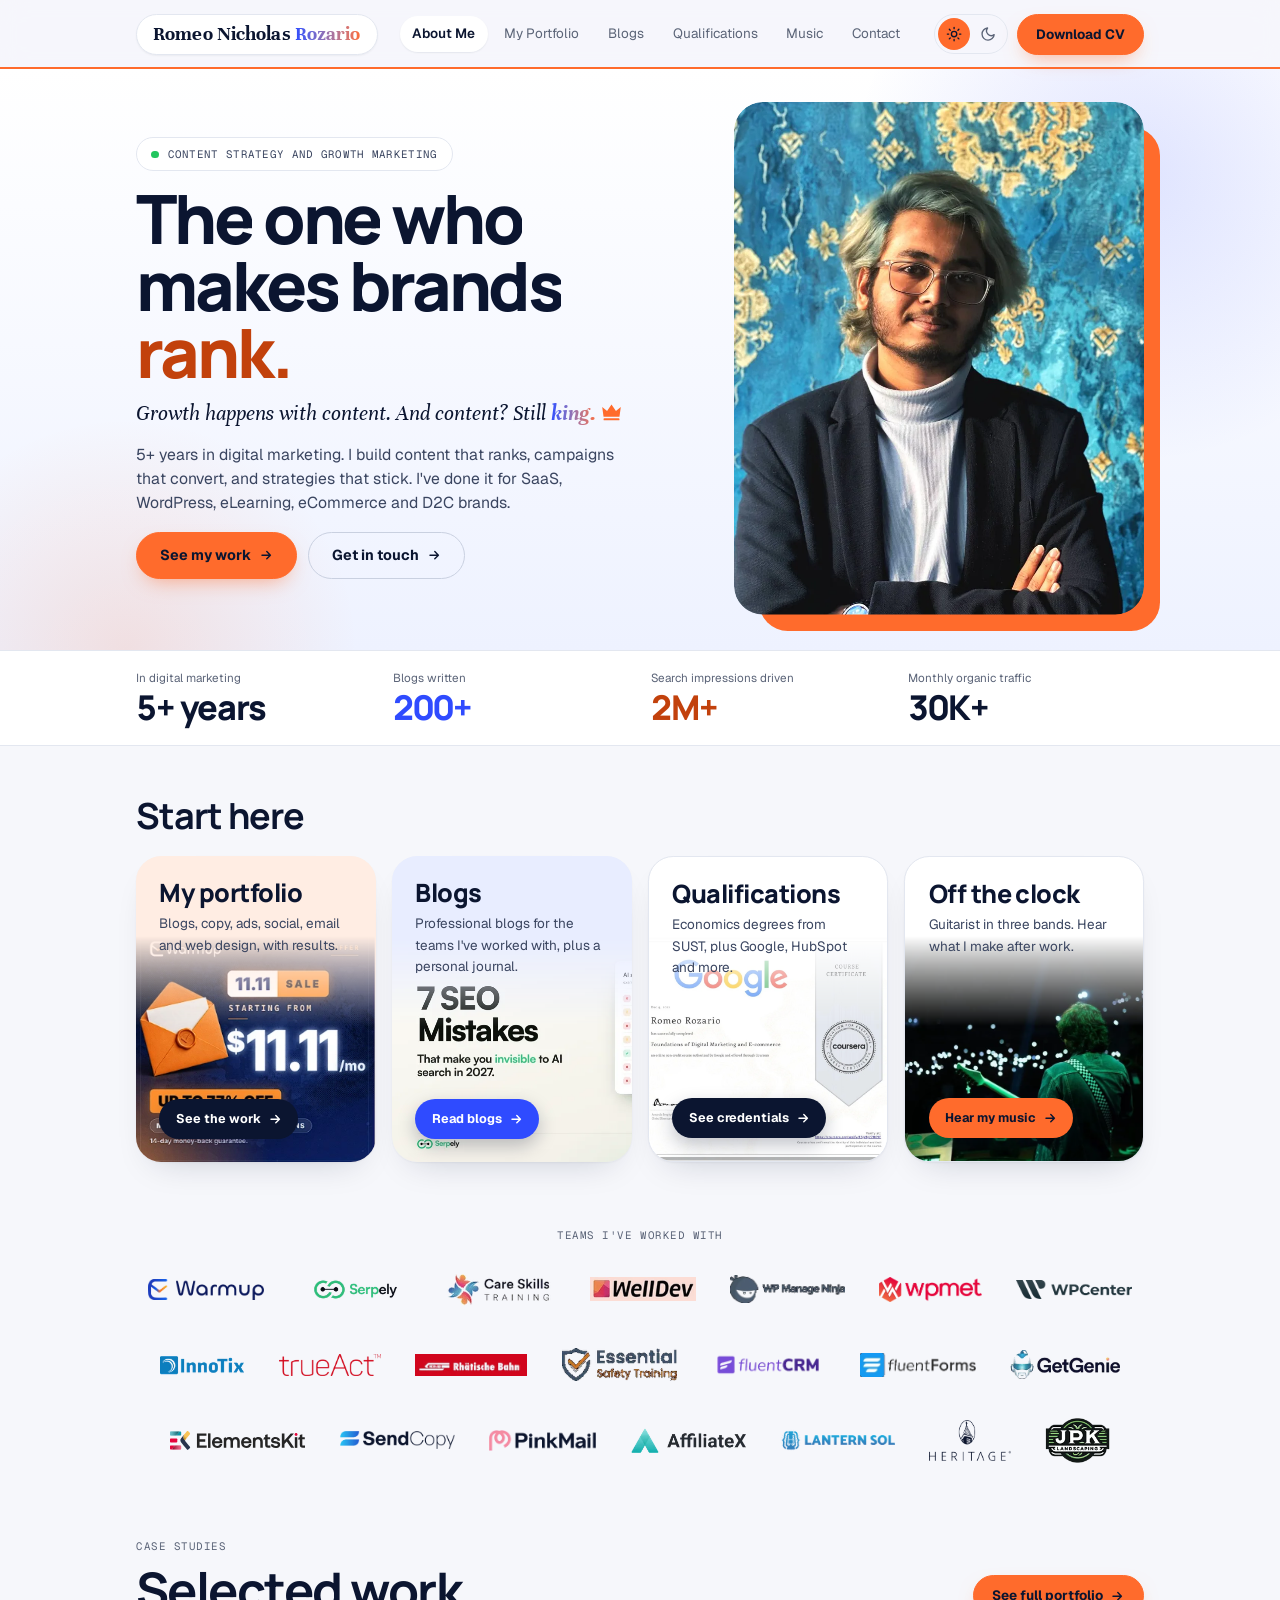
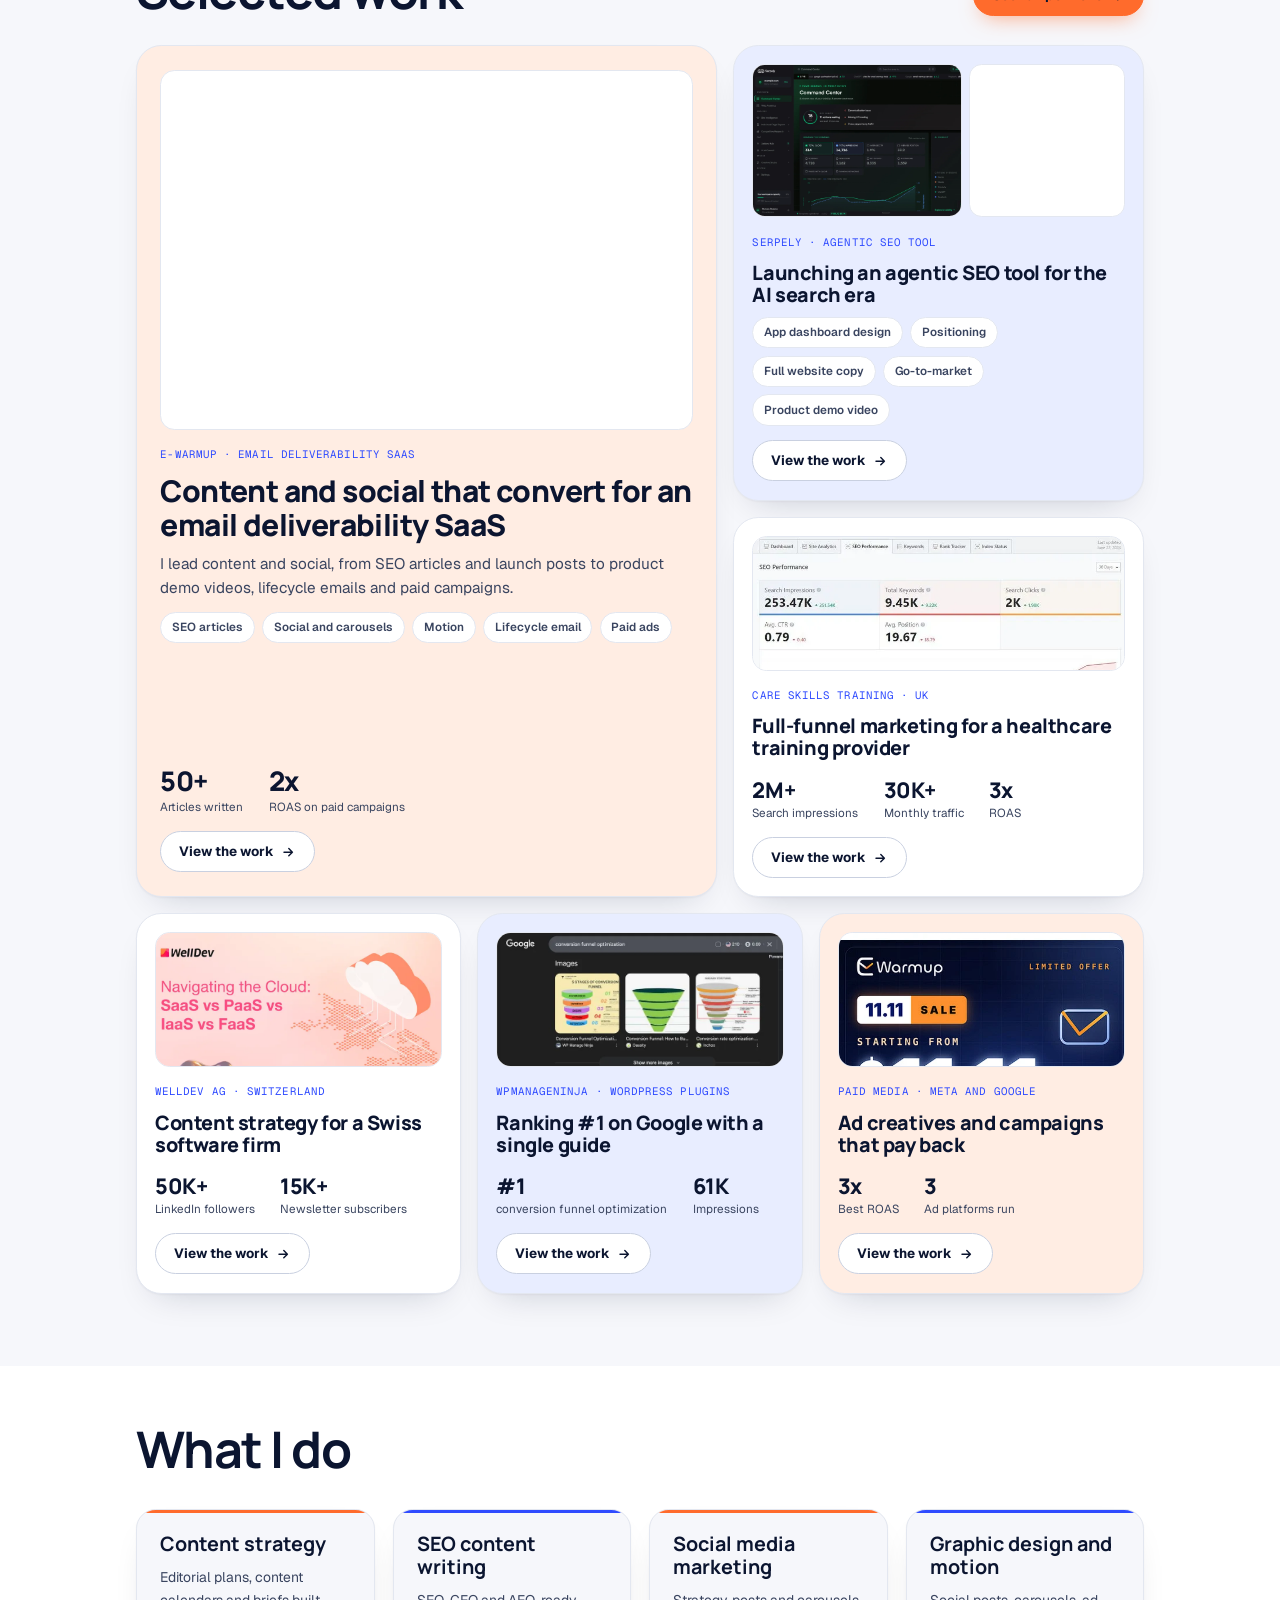
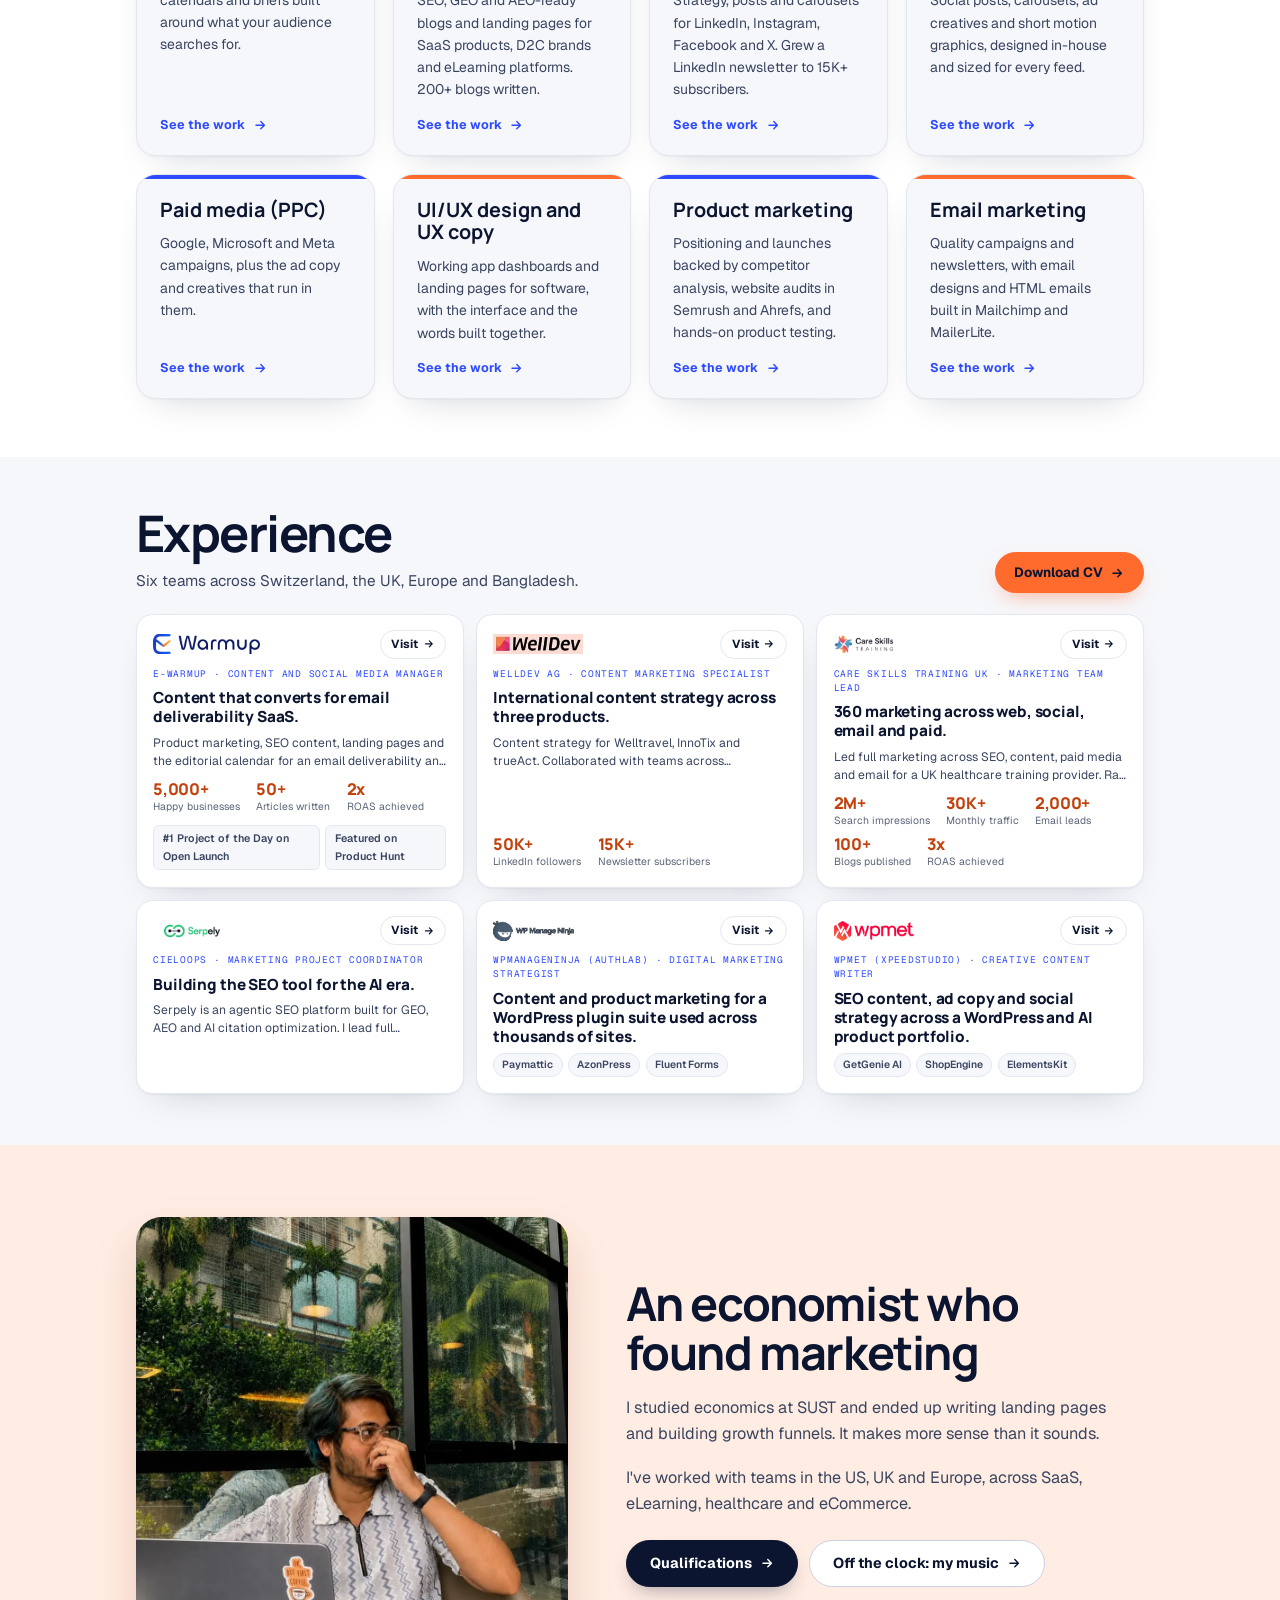
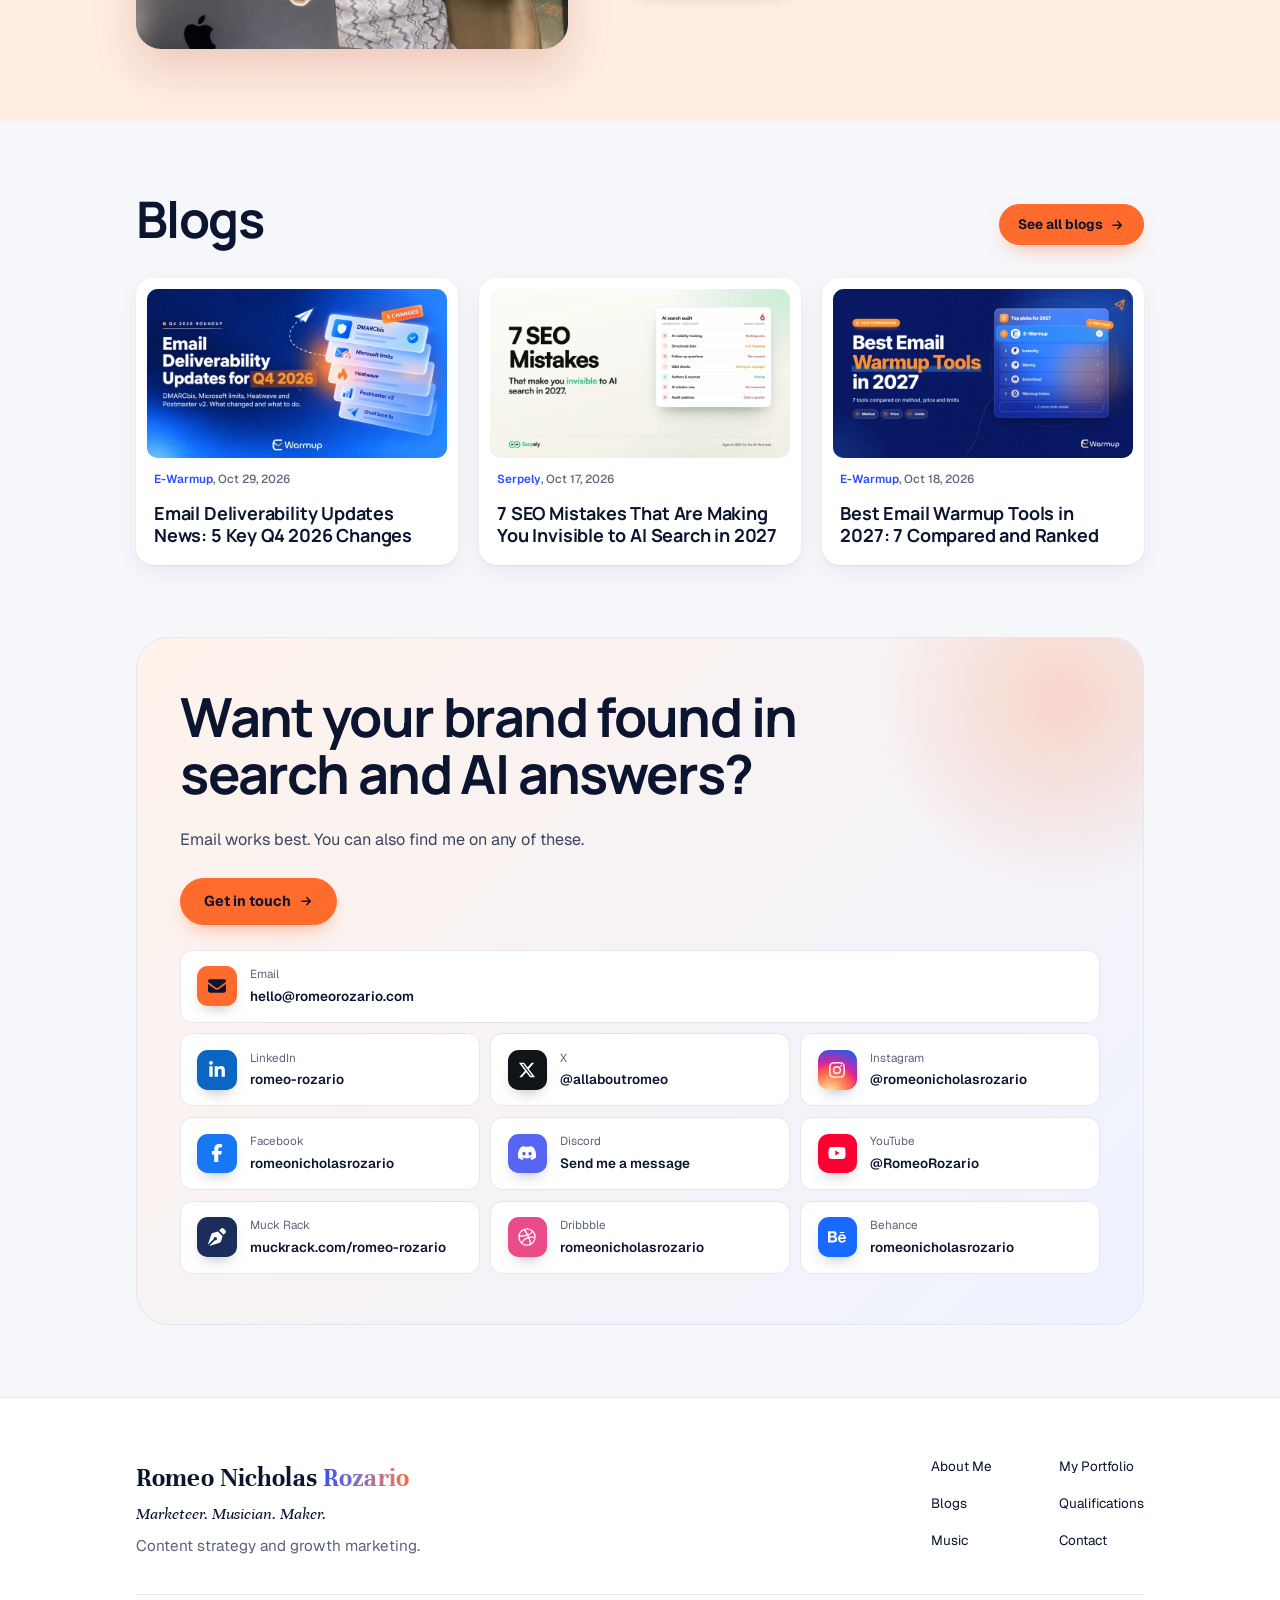
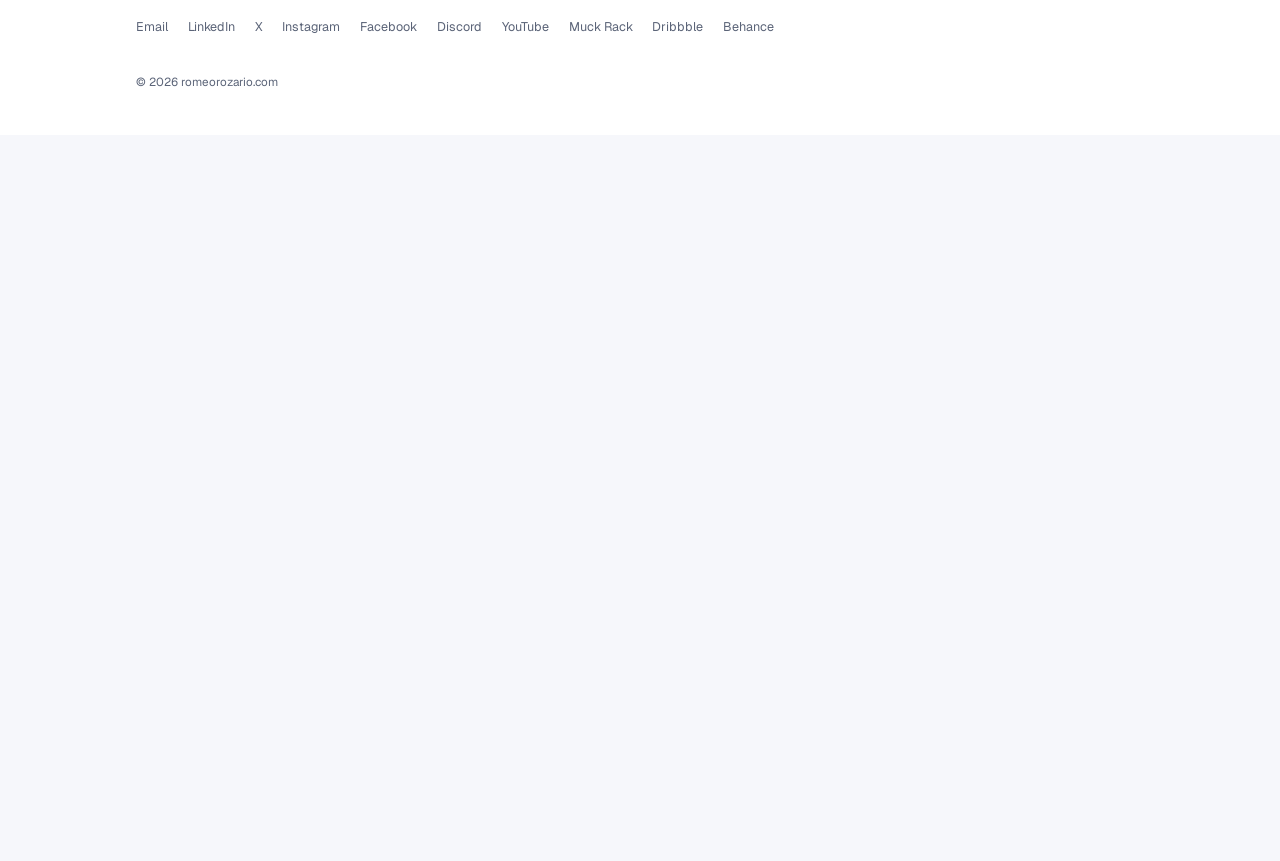
==== index.html @ ca4a6627 "Add ElementsKit to the brands logo wall ElementsKit (a Wpmet product) joins the home and Portfolio l" ====
<!DOCTYPE html>
<html lang="en" data-theme="light">
<head>
<meta charset="UTF-8">
<meta name="viewport" content="width=device-width, initial-scale=1">
<script>
  /* Set theme and the js flag before first paint, so there is no flash. */
  (function () {
    var d = document.documentElement, t = null;
    d.classList.add("js");
    /* Light by default on every new visit; a dark choice lasts for this browser session only. */
    try { t = sessionStorage.getItem("theme"); } catch (e) {}
    if (t !== "dark") t = "light";
    d.setAttribute("data-theme", t);
  })();
</script>
<!-- Google tag (gtag.js) -->
<script async src="https://www.googletagmanager.com/gtag/js?id=G-9D5DWVD4LX"></script>
<script>
  window.dataLayer = window.dataLayer || [];
  function gtag(){dataLayer.push(arguments);}
  gtag('js', new Date());
  gtag('config', 'G-9D5DWVD4LX');
</script>
<title>Romeo Nicholas Rozario | Digital Marketing Specialist</title>
<meta name="description" content="Romeo Nicholas Rozario (Romeo Rozario) is a digital marketing specialist with 5+ years in content marketing, SEO, GEO and paid media for SaaS. Also a guitarist.">
<meta name="author" content="Romeo Nicholas Rozario">
<meta name="keywords" content="Romeo Nicholas Rozario, Romeo Rozario, digital marketing specialist, content marketing, digital marketing, marketing specialist, SEO, GEO, AEO, SaaS marketing, content strategy, guitarist, musician">
<meta name="robots" content="index, follow, max-image-preview:large">
<meta name="google-site-verification" content="MgLc2EPak2qLwboO3UE4iZnTQsgrsQIcB6ugvh7PEeg">
<meta name="theme-color" content="#F6F7FB">
<link rel="canonical" href="https://romeorozario.com/">
<link rel="icon" type="image/x-icon" href="/favicon.ico">
<link rel="icon" type="image/png" sizes="512x512" href="/apple-touch-icon.png">
<link rel="apple-touch-icon" sizes="512x512" href="/apple-touch-icon.png">
<meta property="og:type" content="website">
<meta property="og:url" content="https://romeorozario.com/">
<meta property="og:title" content="Romeo Nicholas Rozario | Digital Marketing Specialist">
<meta property="og:description" content="Romeo Nicholas Rozario (Romeo Rozario) is a digital marketing specialist with 5+ years in content marketing, SEO, GEO and paid media for SaaS. Also a guitarist.">
<meta property="og:image" content="https://romeorozario.com/images/site/hero-portrait.webp">
<meta property="og:site_name" content="Romeo Nicholas Rozario">
<meta name="twitter:card" content="summary_large_image">
<meta name="twitter:site" content="@allaboutromeo">
<meta name="twitter:title" content="Romeo Nicholas Rozario | Digital Marketing Specialist">
<meta name="twitter:description" content="Romeo Nicholas Rozario (Romeo Rozario) is a digital marketing specialist with 5+ years in content marketing, SEO, GEO and paid media for SaaS. Also a guitarist.">
<meta name="twitter:image" content="https://romeorozario.com/images/site/hero-portrait.webp">
<link rel="preconnect" href="https://fonts.googleapis.com">
<link rel="preconnect" href="https://fonts.gstatic.com" crossorigin>
<link rel="stylesheet" href="https://fonts.googleapis.com/css2?family=Manrope:wght@500;600;700;800&amp;family=Unna:ital,wght@0,700;1,400;1,700&amp;family=Geist:wght@400;500;600;700&amp;family=Geist+Mono:wght@400;500&amp;display=swap">
<link rel="stylesheet" href="/css/site.css?v=20261118x">
<link rel="preload" as="image" href="/images/site/hero-portrait.webp" fetchpriority="high">
<script type="application/ld+json">{"@context": "https://schema.org", "@graph": [{"@type": "Person", "@id": "https://romeorozario.com/#person", "name": "Romeo Nicholas Rozario", "url": "https://romeorozario.com/", "image": "https://romeorozario.com/images/site/hero-portrait.webp", "jobTitle": ["Digital Marketing Specialist", "Marketing Project Coordinator", "Content and Social Media Manager"], "worksFor": [{"@type": "Organization", "name": "CieloOps", "url": "https://serpely.com"}, {"@type": "Organization", "name": "E-Warmup", "url": "https://e-warmup.com"}], "alumniOf": {"@type": "CollegeOrUniversity", "name": "Shahjalal University of Science and Technology"}, "description": "Romeo Nicholas Rozario (Romeo Rozario) is a digital marketing specialist with 5+ years in content marketing, SEO, GEO, AEO, paid media, social and email for SaaS and D2C brands, and a guitarist in DOPAMINE, Buffering and Eden's Garden.", "email": "mailto:hello@romeorozario.com", "sameAs": ["https://www.linkedin.com/in/romeo-rozario/", "https://x.com/allaboutromeo", "https://www.instagram.com/romeonicholasrozario", "https://www.facebook.com/romeonicholasrozario", "https://discord.com/users/473758414372077578", "https://www.youtube.com/@RomeoRozario", "https://muckrack.com/romeo-rozario/portfolio", "https://dribbble.com/romeonicholasrozario", "https://www.behance.net/romeonicholasrozario"], "knowsAbout": ["Digital Marketing", "Content Marketing", "Content Strategy", "SEO", "GEO", "AEO", "SaaS Marketing", "Paid Media", "Email Marketing", "Social Media Marketing", "UI/UX Copywriting", "Guitar", "Music Production"], "alternateName": ["Romeo Rozario", "Romeo N. Rozario"], "hasOccupation": [{"@type": "Occupation", "name": "Digital Marketing Specialist"}, {"@type": "Occupation", "name": "Guitarist and Musician"}]}, {"@type": "WebSite", "@id": "https://romeorozario.com/#website", "url": "https://romeorozario.com/", "name": "Romeo Nicholas Rozario", "publisher": {"@id": "https://romeorozario.com/#person"}}]}</script>
</head>
<body>
<a class="skip-link" href="#main">Skip to content</a>
<header class="site-header">
<div class="wrap header-row">
<a class="brand" href="/" aria-label="Romeo Nicholas Rozario, home"><span class="brand-name">Romeo <span class="mid">Nicholas </span><span class="grad">Rozario</span></span></a>
<nav class="nav-links" id="site-nav" aria-label="Primary">
<a href="/" aria-current="page">About Me</a>
<a href="/portfolio">My Portfolio</a>
<a href="/blog">Blogs</a>
<a href="/education">Qualifications</a>
<a href="/music">Music</a>
<a href="/#contact">Contact</a>
</nav>
<div class="header-actions">
<button type="button" class="theme-toggle" data-theme-toggle aria-label="Switch to dark mode" aria-pressed="false"><span class="t-sun"><svg width="18" height="18" viewBox="0 0 24 24" fill="none" stroke="currentColor" stroke-width="2" stroke-linecap="round" aria-hidden="true"><circle cx="12" cy="12" r="4"/><path d="M12 2v2M12 20v2M4.9 4.9l1.4 1.4M17.7 17.7l1.4 1.4M2 12h2M20 12h2M4.9 19.1l1.4-1.4M17.7 6.3l1.4-1.4"/></svg></span><span class="t-moon"><svg width="18" height="18" viewBox="0 0 24 24" fill="none" stroke="currentColor" stroke-width="2" stroke-linecap="round" stroke-linejoin="round" aria-hidden="true"><path d="M21 12.8A9 9 0 1 1 11.2 3a7 7 0 0 0 9.8 9.8z"/></svg></span></button>
<a class="btn btn--primary btn--sm" href="/Romeo%20Rozario%20CV%202026.pdf" download data-magnetic>Download CV</a>
<button type="button" class="menu-toggle" aria-controls="site-nav" aria-expanded="false" aria-label="Menu"><i></i></button>
</div>
</div>
<span class="progress" aria-hidden="true"></span>
</header>
<main id="main">

<section class="hero" aria-labelledby="hero-h">
<div class="glow glow--a" aria-hidden="true"></div>
<div class="glow glow--b" aria-hidden="true"></div>
<div class="wrap hero-grid">
<div class="hero-copy">
<p class="chip" data-enter style="--d: 0"><span class="dot" aria-hidden="true"></span>Content strategy and growth marketing</p>
<h1 id="hero-h" data-split>The one who makes brands <span class="accent" data-rotate="rank.|convert.|grow.|shine." data-rotate-every="820" data-rotate-start="2000">matter.</span></h1>
<p class="punch" data-enter style="--d: 440">Growth happens with content. And content? Still <span class="king">king.</span><span class="crown" aria-hidden="true"></span></p>
<p class="hero-sub" data-enter style="--d: 560">5+ years in digital marketing. I build content that ranks, campaigns that convert, and strategies that stick. I've done it for SaaS, WordPress, eLearning, eCommerce and D2C brands.</p>
<div class="hero-ctas" data-enter style="--d: 680"><a class="btn btn--primary" href="/portfolio" data-magnetic>See my work<svg width="16" height="16" viewBox="0 0 24 24" fill="none" stroke="currentColor" stroke-width="2.4" stroke-linecap="round" stroke-linejoin="round" aria-hidden="true"><path d="M5 12h14M13 6l6 6-6 6"/></svg></a><a class="btn btn--outline" href="#contact" data-magnetic>Get in touch<svg width="16" height="16" viewBox="0 0 24 24" fill="none" stroke="currentColor" stroke-width="2.4" stroke-linecap="round" stroke-linejoin="round" aria-hidden="true"><path d="M5 12h14M13 6l6 6-6 6"/></svg></a></div>
</div>
<div class="hero-photo" data-enter style="--d: 200">
<img src="/images/site/hero-portrait.webp" alt="Romeo Rozario in a dark blazer and white turtleneck, arms crossed, in front of a blue and gold wall" width="1000" height="1000" fetchpriority="high" decoding="async">
</div>
</div>
</section>

<section class="stats" aria-label="Highlights">
<dl class="wrap" data-stagger>
<div data-reveal><dt>In digital marketing</dt><dd class="" data-count="5" data-suffix="+ years">5+ years</dd></div>
<div data-reveal><dt>Blogs written</dt><dd class="c-link" data-count="200" data-suffix="+">200+</dd></div>
<div data-reveal><dt>Search impressions driven</dt><dd class="c-orange" data-count="2" data-suffix="M+">2M+</dd></div>
<div data-reveal><dt>Monthly organic traffic</dt><dd class="" data-count="30" data-suffix="K+">30K+</dd></div>
</dl>
</section>

<section class="start" aria-labelledby="start-h">
<div class="wrap">
<h2 class="h2" id="start-h" data-reveal>Start here</h2>
<div class="start-grid" data-stagger>
<a class="start-card start-card--peach" href="/portfolio" data-reveal><img src="/images/ad-creatives/ewarmup-1111-sale-instagram-feed-ad.webp" width="318" height="538" alt="" loading="lazy" decoding="async" style="object-position: center 30%"><span class="t"><b>My portfolio</b><span>Blogs, copy, ads, social, email and web design, with results.</span></span><span class="pill pill--ink">See the work<svg width="16" height="16" viewBox="0 0 24 24" fill="none" stroke="currentColor" stroke-width="2.4" stroke-linecap="round" stroke-linejoin="round" aria-hidden="true"><path d="M5 12h14M13 6l6 6-6 6"/></svg></span></a>
<a class="start-card start-card--sky" href="/blog" data-reveal><img src="/images/blog-covers/serpely-seo-mistakes-ai-search.webp" width="800" height="450" alt="" loading="lazy" decoding="async" style="object-position: left center"><span class="t"><b>Blogs</b><span>Professional blogs for the teams I've worked with, plus a personal journal.</span></span><span class="pill pill--cobalt">Read blogs<svg width="16" height="16" viewBox="0 0 24 24" fill="none" stroke="currentColor" stroke-width="2.4" stroke-linecap="round" stroke-linejoin="round" aria-hidden="true"><path d="M5 12h14M13 6l6 6-6 6"/></svg></span></a>
<a class="start-card start-card--plain" href="/education" data-reveal><img src="/images/site/google-certificate.webp" width="1000" height="772" alt="" loading="lazy" decoding="async" style="object-position: center top"><span class="t"><b>Qualifications</b><span>Economics degrees from SUST, plus Google, HubSpot and more.</span></span><span class="pill pill--ink">See credentials<svg width="16" height="16" viewBox="0 0 24 24" fill="none" stroke="currentColor" stroke-width="2.4" stroke-linecap="round" stroke-linejoin="round" aria-hidden="true"><path d="M5 12h14M13 6l6 6-6 6"/></svg></span></a>
<a class="start-card start-card--plain" href="/music" data-reveal><img src="/images/site/on-stage.webp" width="850" height="567" alt="" loading="lazy" decoding="async" style="object-position: center 35%"><span class="t"><b>Off the clock</b><span>Guitarist in three bands. Hear what I make after work.</span></span><span class="pill pill--orange">Hear my music<svg width="16" height="16" viewBox="0 0 24 24" fill="none" stroke="currentColor" stroke-width="2.4" stroke-linecap="round" stroke-linejoin="round" aria-hidden="true"><path d="M5 12h14M13 6l6 6-6 6"/></svg></span></a>
</div>
</div>
</section>

<section class="brands" aria-labelledby="brands-h">
<div class="wrap">
<p class="eyebrow" id="brands-h" data-reveal="fade">Teams I've worked with</p>
<div class="logo-wall"><ul class="logo-row" data-stagger><li data-reveal="fade"><img src="/images/brand-logos/ewarmup.webp" width="600" height="111" alt="E-Warmup" loading="lazy" decoding="async" style="--h: 26px"></li><li data-reveal="fade"><img src="/images/brand-logos/serpely.webp" width="197" height="50" alt="Serpely" loading="lazy" decoding="async" style="--h: 36px"></li><li data-reveal="fade"><img src="/images/brand-logos/careskills.webp" width="159" height="50" alt="Care Skills Training" loading="lazy" decoding="async" style="--h: 38px"></li><li data-reveal="fade"><img src="/images/brand-logos/welldev.webp" width="163" height="36" alt="WellDev" loading="lazy" decoding="async" style="--h: 26px"></li><li data-reveal="fade"><img src="/images/brand-logos/wpmn.webp" width="243" height="60" alt="WP Manage Ninja" loading="lazy" decoding="async" style="--h: 34px"></li><li data-reveal="fade"><img src="/images/brand-logos/wpmet.webp" width="490" height="120" alt="WPMet" loading="lazy" decoding="async" style="--h: 28px"></li><li data-reveal="fade"><img src="/images/brand-logos/wpcenter.webp" width="600" height="98" alt="WPCenter" loading="lazy" decoding="async" style="--h: 24px"></li></ul><ul class="logo-row" data-stagger><li data-reveal="fade"><img src="/images/brand-logos/innotix.webp" width="146" height="50" alt="InnoTix" loading="lazy" decoding="async" style="--h: 32px"></li><li data-reveal="fade"><img src="/images/brand-logos/trueact.webp" width="600" height="127" alt="trueAct" loading="lazy" decoding="async" style="--h: 24px"></li><li data-reveal="fade"><img src="/images/brand-logos/rhb.webp" width="261" height="50" alt="Rhätische Bahn" loading="lazy" decoding="async" style="--h: 24px"></li><li data-reveal="fade"><img src="/images/brand-logos/essential.webp" width="175" height="50" alt="Essential Safety Training" loading="lazy" decoding="async" style="--h: 38px"></li><li data-reveal="fade"><img src="/images/brand-logos/fluentcrm.webp" width="253" height="50" alt="fluentCRM" loading="lazy" decoding="async" style="--h: 28px"></li><li data-reveal="fade"><img src="/images/brand-logos/fluentforms.webp" width="239" height="50" alt="Fluent Forms" loading="lazy" decoding="async" style="--h: 28px"></li><li data-reveal="fade"><img src="/images/brand-logos/getgenie.webp" width="187" height="49" alt="GetGenie" loading="lazy" decoding="async" style="--h: 32px"></li></ul><ul class="logo-row" data-stagger><li data-reveal="fade"><img src="/images/brand-logos/elementskit.svg" width="336" height="47" alt="ElementsKit" loading="lazy" decoding="async" style="--h: 21px; max-width: 150px"></li><li data-reveal="fade"><img src="/images/brand-logos/sendcopy.webp" width="600" height="95" alt="SendCopy" loading="lazy" decoding="async" style="--h: 22px"></li><li data-reveal="fade"><img src="/images/brand-logos/pink-mail-navy.png" width="249" height="50" alt="Pink Mail" loading="lazy" decoding="async" style="--h: 24px"></li><li data-reveal="fade"><img src="/images/brand-logos/affiliatex.webp" width="226" height="48" alt="AffiliateX" loading="lazy" decoding="async" style="--h: 28px"></li><li data-reveal="fade"><img src="/images/brand-logos/lantern-sol.webp" width="600" height="113" alt="Lantern Sol" loading="lazy" decoding="async" style="--h: 28px"></li><li data-reveal="fade"><img src="/images/brand-logos/heritage.webp" width="237" height="120" alt="Heritage" loading="lazy" decoding="async" style="--h: 46px"></li><li data-reveal="fade"><img src="/images/brand-logos/jpk-landscaping.png" width="110" height="77" alt="JPK Landscaping" loading="lazy" decoding="async" style="--h: 50px"></li></ul></div>
</div>
</section>

<section class="work" id="work" aria-labelledby="work-h">
<div class="wrap">
<div class="section-head" data-reveal>
<div><p class="eyebrow" aria-hidden="true">Case studies</p><h2 class="h2" id="work-h">Selected work</h2></div>
<a class="btn btn--primary btn--sm" href="/portfolio" data-magnetic>See full portfolio<svg width="16" height="16" viewBox="0 0 24 24" fill="none" stroke="currentColor" stroke-width="2.4" stroke-linecap="round" stroke-linejoin="round" aria-hidden="true"><path d="M5 12h14M13 6l6 6-6 6"/></svg></a>
</div>
<div class="work-grid" data-stagger>
<article class="work-card span-7 work-card--peach" data-reveal><div class="shot" style="height: 400px"><img src="/images/site/ewarmup-landing-page.webp" width="1400" height="709" alt="e-warmup.com landing page: Are your emails landing in spam? We can fix that." loading="lazy" decoding="async" data-zoom style="object-position: left top"></div><p class="label">E-Warmup · Email deliverability SaaS</p><h3>Content and social that convert for an email deliverability SaaS</h3><p class="desc">I lead content and social, from SEO articles and launch posts to product demo videos, lifecycle emails and paid campaigns.</p><div class="chips"><span>SEO articles</span><span>Social and carousels</span><span>Motion</span><span>Lifecycle email</span><span>Paid ads</span></div><div class="wstats"><div><b>50+</b><span>Articles written</span></div><div><b>2x</b><span>ROAS on paid campaigns</span></div></div><div class="more"><a class="btn btn--ghost btn--sm" href="/portfolio">View the work<svg width="16" height="16" viewBox="0 0 24 24" fill="none" stroke="currentColor" stroke-width="2.4" stroke-linecap="round" stroke-linejoin="round" aria-hidden="true"><path d="M5 12h14M13 6l6 6-6 6"/></svg></a></div></article>
<article class="work-card span-5 work-card--sky" data-reveal><div class="shot-pair" style="height: 170px"><div class="shot"><img src="/images/ui-ux/serpely-dashboard-dark.webp" width="1600" height="910" alt="Serpely app dashboard: Command Center with site health, organic performance and AI visibility" loading="lazy" decoding="async" data-zoom></div><div class="shot"><img src="/images/site/serpely-homepage.webp" width="1400" height="788" alt="serpely.com homepage: Agentic SEO, built for the AI-first web" loading="lazy" decoding="async" data-zoom></div></div><p class="label">Serpely · Agentic SEO tool</p><h3>Launching an agentic SEO tool for the AI search era</h3><div class="chips"><span>App dashboard design</span><span>Positioning</span><span>Full website copy</span><span>Go-to-market</span><span>Product demo video</span></div><div class="more"><a class="btn btn--ghost btn--sm" href="/portfolio#lp-web">View the work<svg width="16" height="16" viewBox="0 0 24 24" fill="none" stroke="currentColor" stroke-width="2.4" stroke-linecap="round" stroke-linejoin="round" aria-hidden="true"><path d="M5 12h14M13 6l6 6-6 6"/></svg></a></div></article>
<article class="work-card span-5 work-card--surf" data-reveal><div class="shot" style="height: 150px"><img src="/images/site/care-skills-search-console.webp" width="700" height="370" alt="Search Console performance for Care Skills Training: 253K impressions" loading="lazy" decoding="async" data-zoom style="object-position: left top"></div><p class="label">Care Skills Training · UK</p><h3>Full-funnel marketing for a healthcare training provider</h3><div class="wstats"><div><b>2M+</b><span>Search impressions</span></div><div><b>30K+</b><span>Monthly traffic</span></div><div><b>3x</b><span>ROAS</span></div></div><div class="more"><a class="btn btn--ghost btn--sm" href="/portfolio#seo">View the work<svg width="16" height="16" viewBox="0 0 24 24" fill="none" stroke="currentColor" stroke-width="2.4" stroke-linecap="round" stroke-linejoin="round" aria-hidden="true"><path d="M5 12h14M13 6l6 6-6 6"/></svg></a></div></article>
<article class="work-card span-4 work-card--surf" data-reveal><div class="shot" style="height: 150px"><img src="/images/blog-covers/welldev-saas-paas-iaas-faas.webp" width="800" height="450" alt="WellDev blog cover: Navigating the Cloud, SaaS vs PaaS vs IaaS vs FaaS" loading="lazy" decoding="async" data-zoom style="object-position: left top"></div><p class="label">WellDev AG · Switzerland</p><h3>Content strategy for a Swiss software firm</h3><div class="wstats"><div><b>50K+</b><span>LinkedIn followers</span></div><div><b>15K+</b><span>Newsletter subscribers</span></div></div><div class="more"><a class="btn btn--ghost btn--sm" href="/portfolio#blogs">View the work<svg width="16" height="16" viewBox="0 0 24 24" fill="none" stroke="currentColor" stroke-width="2.4" stroke-linecap="round" stroke-linejoin="round" aria-hidden="true"><path d="M5 12h14M13 6l6 6-6 6"/></svg></a></div></article>
<article class="work-card span-4 work-card--sky" data-reveal><div class="shot" style="height: 150px"><img src="/images/site/wpmanageninja-google-rank-1.webp" width="700" height="520" alt="Google results: WPManageNinja ranked #1 for conversion funnel optimization" loading="lazy" decoding="async" data-zoom style="object-position: left top"></div><p class="label">WPManageNinja · WordPress plugins</p><h3>Ranking #1 on Google with a single guide</h3><div class="wstats"><div><b>#1</b><span>conversion funnel optimization</span></div><div><b>61K</b><span>Impressions</span></div></div><div class="more"><a class="btn btn--ghost btn--sm" href="/portfolio#blogs">View the work<svg width="16" height="16" viewBox="0 0 24 24" fill="none" stroke="currentColor" stroke-width="2.4" stroke-linecap="round" stroke-linejoin="round" aria-hidden="true"><path d="M5 12h14M13 6l6 6-6 6"/></svg></a></div></article>
<article class="work-card span-4 work-card--peach" data-reveal><div class="shot" style="height: 150px"><img src="/images/ad-creatives/ewarmup-1111-sale-facebook-feed-ad.webp" width="490" height="733" alt="Facebook feed ad for the E-Warmup 11.11 Sale" loading="lazy" decoding="async" data-zoom style="object-position: center 30%"></div><p class="label">Paid media · Meta and Google</p><h3>Ad creatives and campaigns that pay back</h3><div class="wstats"><div><b>3x</b><span>Best ROAS</span></div><div><b>3</b><span>Ad platforms run</span></div></div><div class="more"><a class="btn btn--ghost btn--sm" href="/portfolio#ads">View the work<svg width="16" height="16" viewBox="0 0 24 24" fill="none" stroke="currentColor" stroke-width="2.4" stroke-linecap="round" stroke-linejoin="round" aria-hidden="true"><path d="M5 12h14M13 6l6 6-6 6"/></svg></a></div></article>
</div>
</div>
</section>

<section class="services" aria-labelledby="services-h">
<div class="wrap">
<h2 class="h2" id="services-h" data-reveal>What I do</h2>
<div class="svc-grid" data-stagger>
<a class="svc" href="/portfolio#seo" style="--c: var(--orange)" data-reveal><h3>Content strategy</h3><p>Editorial plans, content calendars and briefs built around what your audience searches for.</p><span class="go">See the work <svg width="16" height="16" viewBox="0 0 24 24" fill="none" stroke="currentColor" stroke-width="2.4" stroke-linecap="round" stroke-linejoin="round" aria-hidden="true"><path d="M5 12h14M13 6l6 6-6 6"/></svg></span></a><a class="svc" href="/portfolio#blogs" style="--c: var(--cobalt)" data-reveal><h3>SEO content writing</h3><p>SEO, GEO and AEO-ready blogs and landing pages for SaaS products, D2C brands and eLearning platforms. 200+ blogs written.</p><span class="go">See the work <svg width="16" height="16" viewBox="0 0 24 24" fill="none" stroke="currentColor" stroke-width="2.4" stroke-linecap="round" stroke-linejoin="round" aria-hidden="true"><path d="M5 12h14M13 6l6 6-6 6"/></svg></span></a><a class="svc" href="/portfolio#social" style="--c: var(--orange)" data-reveal><h3>Social media marketing</h3><p>Strategy, posts and carousels for LinkedIn, Instagram, Facebook and X. Grew a LinkedIn newsletter to 15K+ subscribers.</p><span class="go">See the work <svg width="16" height="16" viewBox="0 0 24 24" fill="none" stroke="currentColor" stroke-width="2.4" stroke-linecap="round" stroke-linejoin="round" aria-hidden="true"><path d="M5 12h14M13 6l6 6-6 6"/></svg></span></a><a class="svc" href="/portfolio#social" style="--c: var(--cobalt)" data-reveal><h3>Graphic design and motion</h3><p>Social posts, carousels, ad creatives and short motion graphics, designed in-house and sized for every feed.</p><span class="go">See the work <svg width="16" height="16" viewBox="0 0 24 24" fill="none" stroke="currentColor" stroke-width="2.4" stroke-linecap="round" stroke-linejoin="round" aria-hidden="true"><path d="M5 12h14M13 6l6 6-6 6"/></svg></span></a><a class="svc" href="/portfolio#ads" style="--c: var(--cobalt)" data-reveal><h3>Paid media (PPC)</h3><p>Google, Microsoft and Meta campaigns, plus the ad copy and creatives that run in them.</p><span class="go">See the work <svg width="16" height="16" viewBox="0 0 24 24" fill="none" stroke="currentColor" stroke-width="2.4" stroke-linecap="round" stroke-linejoin="round" aria-hidden="true"><path d="M5 12h14M13 6l6 6-6 6"/></svg></span></a><a class="svc" href="/portfolio#lp-web" style="--c: var(--orange)" data-reveal><h3>UI/UX design and UX copy</h3><p>Working app dashboards and landing pages for software, with the interface and the words built together.</p><span class="go">See the work <svg width="16" height="16" viewBox="0 0 24 24" fill="none" stroke="currentColor" stroke-width="2.4" stroke-linecap="round" stroke-linejoin="round" aria-hidden="true"><path d="M5 12h14M13 6l6 6-6 6"/></svg></span></a><a class="svc" href="/portfolio#lp-web" style="--c: var(--cobalt)" data-reveal><h3>Product marketing</h3><p>Positioning and launches backed by competitor analysis, website audits in Semrush and Ahrefs, and hands-on product testing.</p><span class="go">See the work <svg width="16" height="16" viewBox="0 0 24 24" fill="none" stroke="currentColor" stroke-width="2.4" stroke-linecap="round" stroke-linejoin="round" aria-hidden="true"><path d="M5 12h14M13 6l6 6-6 6"/></svg></span></a><a class="svc" href="/portfolio#email" style="--c: var(--orange)" data-reveal><h3>Email marketing</h3><p>Quality campaigns and newsletters, with email designs and HTML emails built in Mailchimp and MailerLite.</p><span class="go">See the work <svg width="16" height="16" viewBox="0 0 24 24" fill="none" stroke="currentColor" stroke-width="2.4" stroke-linecap="round" stroke-linejoin="round" aria-hidden="true"><path d="M5 12h14M13 6l6 6-6 6"/></svg></span></a>
</div>
</div>
</section>

<section class="exp" aria-labelledby="exp-h">
<div class="wrap">
<div class="section-head" data-reveal>
<div><h2 class="h2" id="exp-h">Experience</h2><p class="lede">Six teams across Switzerland, the UK, Europe and Bangladesh.</p></div>
<a class="btn btn--primary btn--sm" href="/Romeo%20Rozario%20CV%202026.pdf" download data-magnetic>Download CV<svg width="16" height="16" viewBox="0 0 24 24" fill="none" stroke="currentColor" stroke-width="2.4" stroke-linecap="round" stroke-linejoin="round" aria-hidden="true"><path d="M5 12h14M13 6l6 6-6 6"/></svg></a>
</div>
<ol class="exp-grid" data-stagger>
<li class="exp-card" data-reveal><div class="exp-top"><div class="plate"><img src="/images/brand-logos/ewarmup.webp" width="600" height="111" alt="E-Warmup logo" loading="lazy" decoding="async"></div><a class="visit" href="https://e-warmup.com" target="_blank" rel="noopener" aria-label="Visit E-Warmup website">Visit<svg width="16" height="16" viewBox="0 0 24 24" fill="none" stroke="currentColor" stroke-width="2.4" stroke-linecap="round" stroke-linejoin="round" aria-hidden="true"><path d="M5 12h14M13 6l6 6-6 6"/></svg></a></div><p class="role">E-Warmup · Content and Social Media Manager</p><h3>Content that converts for email deliverability SaaS.</h3><p class="desc">Product marketing, SEO content, landing pages and the editorial calendar for an email deliverability and warmup platform. Feb 2026 to present.</p><div class="estats"><div><b>5,000+</b><span>Happy businesses</span></div><div><b>50+</b><span>Articles written</span></div><div><b>2x</b><span>ROAS achieved</span></div></div><div class="launch-badges" aria-label="Launch recognition"><a class="lbadge" href="https://open-launch.com/projects/e-warmup" target="_blank" rel="noopener"><img src="https://open-launch.com/images/badges/top1-light.svg" alt="E-Warmup: #1 Project of the Day on Open Launch" width="195" height="54" loading="lazy" decoding="async"></a><a class="lbadge" href="https://www.producthunt.com/products/e-warmup" target="_blank" rel="noopener"><img src="https://api.producthunt.com/widgets/embed-image/v1/featured.svg?post_id=1231997&amp;theme=light" alt="E-Warmup: Featured on Product Hunt" width="250" height="54" loading="lazy" decoding="async"></a></div></li><li class="exp-card" data-reveal><div class="exp-top"><div class="plate"><img src="/images/brand-logos/welldev.webp" width="163" height="36" alt="WellDev logo" loading="lazy" decoding="async"></div><a class="visit" href="https://welldev.io" target="_blank" rel="noopener" aria-label="Visit WellDev website">Visit<svg width="16" height="16" viewBox="0 0 24 24" fill="none" stroke="currentColor" stroke-width="2.4" stroke-linecap="round" stroke-linejoin="round" aria-hidden="true"><path d="M5 12h14M13 6l6 6-6 6"/></svg></a></div><p class="role">WellDev AG · Content Marketing Specialist</p><h3>International content strategy across three products.</h3><p class="desc">Content strategy for Welltravel, InnoTix and trueAct. Collaborated with teams across Switzerland, Austria, Germany and North America.</p><div class="estats"><div><b>50K+</b><span>LinkedIn followers</span></div><div><b>15K+</b><span>Newsletter subscribers</span></div></div></li><li class="exp-card" data-reveal><div class="exp-top"><div class="plate"><img src="/images/brand-logos/careskills.webp" width="159" height="50" alt="Care Skills Training logo" loading="lazy" decoding="async"></div><a class="visit" href="https://careskillstraining.org" target="_blank" rel="noopener" aria-label="Visit Care Skills Training website">Visit<svg width="16" height="16" viewBox="0 0 24 24" fill="none" stroke="currentColor" stroke-width="2.4" stroke-linecap="round" stroke-linejoin="round" aria-hidden="true"><path d="M5 12h14M13 6l6 6-6 6"/></svg></a></div><p class="role">Care Skills Training UK · Marketing Team Lead</p><h3>360 marketing across web, social, email and paid.</h3><p class="desc">Led full marketing across SEO, content, paid media and email for a UK healthcare training provider. Ran Google, Microsoft and Meta campaigns.</p><div class="estats"><div><b>2M+</b><span>Search impressions</span></div><div><b>30K+</b><span>Monthly traffic</span></div><div><b>2,000+</b><span>Email leads</span></div><div><b>100+</b><span>Blogs published</span></div><div><b>3x</b><span>ROAS achieved</span></div></div></li><li class="exp-card" data-reveal><div class="exp-top"><div class="plate"><img src="/images/brand-logos/serpely.webp" width="197" height="50" alt="Serpely logo" loading="lazy" decoding="async"></div><a class="visit" href="https://serpely.com" target="_blank" rel="noopener" aria-label="Visit Serpely website">Visit<svg width="16" height="16" viewBox="0 0 24 24" fill="none" stroke="currentColor" stroke-width="2.4" stroke-linecap="round" stroke-linejoin="round" aria-hidden="true"><path d="M5 12h14M13 6l6 6-6 6"/></svg></a></div><p class="role">CieloOps · Marketing Project Coordinator</p><h3>Building the SEO tool for the AI era.</h3><p class="desc">Serpely is an agentic SEO platform built for GEO, AEO and AI citation optimization. I lead full marketing: positioning, content, product storytelling and growth strategy.</p></li><li class="exp-card" data-reveal><div class="exp-top"><div class="plate"><img src="/images/brand-logos/wpmn.webp" width="243" height="60" alt="WP Manage Ninja logo" loading="lazy" decoding="async"></div><a class="visit" href="https://wpmanageninja.com" target="_blank" rel="noopener" aria-label="Visit WP Manage Ninja website">Visit<svg width="16" height="16" viewBox="0 0 24 24" fill="none" stroke="currentColor" stroke-width="2.4" stroke-linecap="round" stroke-linejoin="round" aria-hidden="true"><path d="M5 12h14M13 6l6 6-6 6"/></svg></a></div><p class="role">WPManageNinja (AuthLab) · Digital Marketing Strategist</p><h3>Content and product marketing for a WordPress plugin suite used across thousands of sites.</h3><div class="chips"><span>Paymattic</span><span>AzonPress</span><span>Fluent Forms</span></div></li><li class="exp-card" data-reveal><div class="exp-top"><div class="plate"><img src="/images/brand-logos/wpmet.webp" width="490" height="120" alt="WPMet logo" loading="lazy" decoding="async"></div><a class="visit" href="https://wpmet.com" target="_blank" rel="noopener" aria-label="Visit WPMet website">Visit<svg width="16" height="16" viewBox="0 0 24 24" fill="none" stroke="currentColor" stroke-width="2.4" stroke-linecap="round" stroke-linejoin="round" aria-hidden="true"><path d="M5 12h14M13 6l6 6-6 6"/></svg></a></div><p class="role">WPMet (XpeedStudio) · Creative Content Writer</p><h3>SEO content, ad copy and social strategy across a WordPress and AI product portfolio.</h3><div class="chips"><span>GetGenie AI</span><span>ShopEngine</span><span>ElementsKit</span></div></li>
</ol>
</div>
</section>

<section class="about" id="about" aria-labelledby="about-h">
<div class="wrap">
<div class="about-photo" data-reveal="scale"><img src="/images/site/about-cafe.webp" alt="Romeo working on a laptop at a cafe" loading="lazy" decoding="async" width="960" height="960"></div>
<div class="about-copy" data-stagger>
<h2 class="h2" id="about-h" data-reveal>An economist who found marketing</h2>
<p data-reveal>I studied economics at SUST and ended up writing landing pages and building growth funnels. It makes more sense than it sounds.</p>
<p data-reveal>I've worked with teams in the US, UK and Europe, across SaaS, eLearning, healthcare and eCommerce.</p>
<div class="ctas" data-reveal><a class="btn btn--ink" href="/education" data-magnetic>Qualifications<svg width="16" height="16" viewBox="0 0 24 24" fill="none" stroke="currentColor" stroke-width="2.4" stroke-linecap="round" stroke-linejoin="round" aria-hidden="true"><path d="M5 12h14M13 6l6 6-6 6"/></svg></a><a class="btn btn--ghost" href="/music" data-magnetic>Off the clock: my music<svg width="16" height="16" viewBox="0 0 24 24" fill="none" stroke="currentColor" stroke-width="2.4" stroke-linecap="round" stroke-linejoin="round" aria-hidden="true"><path d="M5 12h14M13 6l6 6-6 6"/></svg></a></div>
</div>
</div>
</section>

<section class="blogs" id="writing" aria-labelledby="writing-h">
<div class="wrap">
<div class="section-head" data-reveal>
<h2 class="h2" id="writing-h">Blogs</h2>
<a class="btn btn--primary btn--sm" href="/blog" data-magnetic>See all blogs<svg width="16" height="16" viewBox="0 0 24 24" fill="none" stroke="currentColor" stroke-width="2.4" stroke-linecap="round" stroke-linejoin="round" aria-hidden="true"><path d="M5 12h14M13 6l6 6-6 6"/></svg></a>
</div>
<div class="blog-grid" data-stagger>
<a class="post" href="https://e-warmup.com/blog/email-deliverability-updates-news-q4-2026/" target="_blank" rel="noopener" data-reveal><span class="cover"><img src="/images/blog-covers/ewarmup-deliverability-updates-q4-2026.webp" alt="" loading="lazy" decoding="async" width="800" height="450"></span><span class="meta">E-Warmup<span>, Oct 29, 2026</span></span><span class="title">Email Deliverability Updates News: 5 Key Q4 2026 Changes</span></a><a class="post" href="https://serpely.com/blog/seo-mistakes-ai-search-visibility" target="_blank" rel="noopener" data-reveal><span class="cover"><img src="/images/blog-covers/serpely-seo-mistakes-ai-search.webp" alt="" loading="lazy" decoding="async" width="800" height="450"></span><span class="meta">Serpely<span>, Oct 17, 2026</span></span><span class="title">7 SEO Mistakes That Are Making You Invisible to AI Search in 2027</span></a><a class="post" href="https://e-warmup.com/blog/best-email-warmup-tool/" target="_blank" rel="noopener" data-reveal><span class="cover"><img src="/images/blog-covers/ewarmup-best-email-warmup-tools.webp" alt="" loading="lazy" decoding="async" width="800" height="450"></span><span class="meta">E-Warmup<span>, Oct 18, 2026</span></span><span class="title">Best Email Warmup Tools in 2027: 7 Compared and Ranked</span></a>
</div>
</div>
</section>

<section class="contact" id="contact" aria-labelledby="contact-h">
<div class="wrap">
<div class="contact-panel" data-reveal="scale">
<div class="glow" aria-hidden="true"></div>
<h2 class="h2" id="contact-h">Want your brand found in search and AI answers?</h2>
<p>Email works best. You can also find me on any of these.</p>
<div><a class="btn btn--primary" href="mailto:hello@romeorozario.com" data-magnetic>Get in touch<svg width="16" height="16" viewBox="0 0 24 24" fill="none" stroke="currentColor" stroke-width="2.4" stroke-linecap="round" stroke-linejoin="round" aria-hidden="true"><path d="M5 12h14M13 6l6 6-6 6"/></svg></a></div>
<!-- Platform icons: Font Awesome Free 7, CC BY 4.0, fontawesome.com -->
<ul class="contact-grid" aria-label="All the ways to reach me">
<li><a href="mailto:hello@romeorozario.com"><span class="ci" style="--b: var(--orange); --f: var(--ink)"><svg viewBox="0 0 512 512" aria-hidden="true" focusable="false"><path d="M48 64c-26.5 0-48 21.5-48 48 0 15.1 7.1 29.3 19.2 38.4l208 156c17.1 12.8 40.5 12.8 57.6 0l208-156c12.1-9.1 19.2-23.3 19.2-38.4 0-26.5-21.5-48-48-48L48 64zM0 196L0 384c0 35.3 28.7 64 64 64l384 0c35.3 0 64-28.7 64-64l0-188-198.4 148.8c-34.1 25.6-81.1 25.6-115.2 0L0 196z"/></svg></span><span class="ct"><span>Email</span><b>hello@romeorozario.com</b></span></a></li>
<li><a href="https://www.linkedin.com/in/romeo-rozario/" target="_blank" rel="noopener"><span class="ci" style="--b: #0A66C2; --f: #FFFFFF"><svg viewBox="0 0 448 512" aria-hidden="true" focusable="false"><path d="M100.3 448l-92.9 0 0-299.1 92.9 0 0 299.1zM53.8 108.1C24.1 108.1 0 83.5 0 53.8 0 39.5 5.7 25.9 15.8 15.8s23.8-15.8 38-15.8 27.9 5.7 38 15.8 15.8 23.8 15.8 38c0 29.7-24.1 54.3-53.8 54.3zM447.9 448l-92.7 0 0-145.6c0-34.7-.7-79.2-48.3-79.2-48.3 0-55.7 37.7-55.7 76.7l0 148.1-92.8 0 0-299.1 89.1 0 0 40.8 1.3 0c12.4-23.5 42.7-48.3 87.9-48.3 94 0 111.3 61.9 111.3 142.3l0 164.3-.1 0z"/></svg></span><span class="ct"><span>LinkedIn</span><b>romeo-rozario</b></span></a></li>
<li><a href="https://x.com/allaboutromeo" target="_blank" rel="noopener"><span class="ci" style="--b: #0F1419; --f: #FFFFFF"><svg viewBox="0 0 448 512" aria-hidden="true" focusable="false"><path d="M357.2 48L427.8 48 273.6 224.2 455 464 313 464 201.7 318.6 74.5 464 3.8 464 168.7 275.5-5.2 48 140.4 48 240.9 180.9 357.2 48zM332.4 421.8l39.1 0-252.4-333.8-42 0 255.3 333.8z"/></svg></span><span class="ct"><span>X</span><b>@allaboutromeo</b></span></a></li>
<li><a href="https://www.instagram.com/romeonicholasrozario" target="_blank" rel="noopener"><span class="ci" style="--b: radial-gradient(circle at 30% 107%, #FDF497 0%, #FD5949 45%, #D6249F 60%, #285AEB 90%); --f: #FFFFFF"><svg viewBox="0 0 448 512" aria-hidden="true" focusable="false"><path d="M224.3 141a115 115 0 1 0 -.6 230 115 115 0 1 0 .6-230zm-.6 40.4a74.6 74.6 0 1 1 .6 149.2 74.6 74.6 0 1 1 -.6-149.2zm93.4-45.1a26.8 26.8 0 1 1 53.6 0 26.8 26.8 0 1 1 -53.6 0zm129.7 27.2c-1.7-35.9-9.9-67.7-36.2-93.9-26.2-26.2-58-34.4-93.9-36.2-37-2.1-147.9-2.1-184.9 0-35.8 1.7-67.6 9.9-93.9 36.1s-34.4 58-36.2 93.9c-2.1 37-2.1 147.9 0 184.9 1.7 35.9 9.9 67.7 36.2 93.9s58 34.4 93.9 36.2c37 2.1 147.9 2.1 184.9 0 35.9-1.7 67.7-9.9 93.9-36.2 26.2-26.2 34.4-58 36.2-93.9 2.1-37 2.1-147.8 0-184.8zM399 388c-7.8 19.6-22.9 34.7-42.6 42.6-29.5 11.7-99.5 9-132.1 9s-102.7 2.6-132.1-9c-19.6-7.8-34.7-22.9-42.6-42.6-11.7-29.5-9-99.5-9-132.1s-2.6-102.7 9-132.1c7.8-19.6 22.9-34.7 42.6-42.6 29.5-11.7 99.5-9 132.1-9s102.7-2.6 132.1 9c19.6 7.8 34.7 22.9 42.6 42.6 11.7 29.5 9 99.5 9 132.1s2.7 102.7-9 132.1z"/></svg></span><span class="ct"><span>Instagram</span><b>@romeonicholasrozario</b></span></a></li>
<li><a href="https://www.facebook.com/romeonicholasrozario" target="_blank" rel="noopener"><span class="ci" style="--b: #1877F2; --f: #FFFFFF"><svg viewBox="0 0 320 512" aria-hidden="true" focusable="false"><path d="M80 299.3l0 212.7 116 0 0-212.7 86.5 0 18-97.8-104.5 0 0-34.6c0-51.7 20.3-71.5 72.7-71.5 16.3 0 29.4 .4 37 1.2l0-88.7C291.4 4 256.4 0 236.2 0 129.3 0 80 50.5 80 159.4l0 42.1-66 0 0 97.8 66 0z"/></svg></span><span class="ct"><span>Facebook</span><b>romeonicholasrozario</b></span></a></li>
<li><a href="https://discord.com/users/473758414372077578" target="_blank" rel="noopener"><span class="ci" style="--b: #5865F2; --f: #FFFFFF"><svg viewBox="0 0 576 512" aria-hidden="true" focusable="false"><path d="M492.5 69.8c-.2-.3-.4-.6-.8-.7-38.1-17.5-78.4-30-119.7-37.1-.4-.1-.8 0-1.1 .1s-.6 .4-.8 .8c-5.5 9.9-10.5 20.2-14.9 30.6-44.6-6.8-89.9-6.8-134.4 0-4.5-10.5-9.5-20.7-15.1-30.6-.2-.3-.5-.6-.8-.8s-.7-.2-1.1-.2c-41.3 7.1-81.6 19.6-119.7 37.1-.3 .1-.6 .4-.8 .7-76.2 113.8-97.1 224.9-86.9 334.5 0 .3 .1 .5 .2 .8s.3 .4 .5 .6c44.4 32.9 94 58 146.8 74.2 .4 .1 .8 .1 1.1 0s.7-.4 .9-.7c11.3-15.4 21.4-31.8 30-48.8 .1-.2 .2-.5 .2-.8s0-.5-.1-.8-.2-.5-.4-.6-.4-.3-.7-.4c-15.8-6.1-31.2-13.4-45.9-21.9-.3-.2-.5-.4-.7-.6s-.3-.6-.3-.9 0-.6 .2-.9 .3-.5 .6-.7c3.1-2.3 6.2-4.7 9.1-7.1 .3-.2 .6-.4 .9-.4s.7 0 1 .1c96.2 43.9 200.4 43.9 295.5 0 .3-.1 .7-.2 1-.2s.7 .2 .9 .4c2.9 2.4 6 4.9 9.1 7.2 .2 .2 .4 .4 .6 .7s.2 .6 .2 .9-.1 .6-.3 .9-.4 .5-.6 .6c-14.7 8.6-30 15.9-45.9 21.8-.2 .1-.5 .2-.7 .4s-.3 .4-.4 .7-.1 .5-.1 .8 .1 .5 .2 .8c8.8 17 18.8 33.3 30 48.8 .2 .3 .6 .6 .9 .7s.8 .1 1.1 0c52.9-16.2 102.6-41.3 147.1-74.2 .2-.2 .4-.4 .5-.6s.2-.5 .2-.8c12.3-126.8-20.5-236.9-86.9-334.5zm-302 267.7c-29 0-52.8-26.6-52.8-59.2s23.4-59.2 52.8-59.2c29.7 0 53.3 26.8 52.8 59.2 0 32.7-23.4 59.2-52.8 59.2zm195.4 0c-29 0-52.8-26.6-52.8-59.2s23.4-59.2 52.8-59.2c29.7 0 53.3 26.8 52.8 59.2 0 32.7-23.2 59.2-52.8 59.2z"/></svg></span><span class="ct"><span>Discord</span><b>Send me a message</b></span></a></li>
<li><a href="https://www.youtube.com/@RomeoRozario" target="_blank" rel="noopener"><span class="ci" style="--b: #FF0033; --f: #FFFFFF"><svg viewBox="0 0 576 512" aria-hidden="true" focusable="false"><path d="M549.7 124.1C543.5 100.4 524.9 81.8 501.4 75.5 458.9 64 288.1 64 288.1 64S117.3 64 74.7 75.5C51.2 81.8 32.7 100.4 26.4 124.1 15 167 15 256.4 15 256.4s0 89.4 11.4 132.3c6.3 23.6 24.8 41.5 48.3 47.8 42.6 11.5 213.4 11.5 213.4 11.5s170.8 0 213.4-11.5c23.5-6.3 42-24.2 48.3-47.8 11.4-42.9 11.4-132.3 11.4-132.3s0-89.4-11.4-132.3zM232.2 337.6l0-162.4 142.7 81.2-142.7 81.2z"/></svg></span><span class="ct"><span>YouTube</span><b>@RomeoRozario</b></span></a></li>
<li><a href="https://muckrack.com/romeo-rozario/portfolio" target="_blank" rel="noopener"><span class="ci" style="--b: #1B2D5B; --f: #FFFFFF"><svg viewBox="0 0 512 512" aria-hidden="true" focusable="false"><path d="M368.5 18.3l-50.1 50.1 125.3 125.3 50.1-50.1c21.9-21.9 21.9-57.3 0-79.2L447.7 18.3c-21.9-21.9-57.3-21.9-79.2 0zM279.3 97.2l-.5 .1-144.1 43.2c-19.9 6-35.7 21.2-42.3 41L3.8 445.8c-2.9 8.7-1.9 18.2 2.5 26L161.7 316.4c-1.1-4-1.6-8.1-1.6-12.4 0-26.5 21.5-48 48-48s48 21.5 48 48-21.5 48-48 48c-4.3 0-8.5-.6-12.4-1.6L40.3 505.7c7.8 4.4 17.2 5.4 26 2.5l264.3-88.6c19.7-6.6 35-22.4 41-42.3l43.2-144.1 .1-.5-135.5-135.5z"/></svg></span><span class="ct"><span>Muck Rack</span><b>muckrack.com/romeo-rozario</b></span></a></li>
<li><a href="https://dribbble.com/romeonicholasrozario" target="_blank" rel="noopener"><span class="ci" style="--b: #EA4C89; --f: #FFFFFF"><svg viewBox="0 0 512 512" aria-hidden="true" focusable="false"><path d="M256 8a248 248 0 1 0 0 496 248 248 0 1 0 0-496zM420 122.4c29.5 36 47.4 82 47.8 132-7-1.5-77-15.7-147.5-6.8-5.8-14-11.2-26.4-18.6-41.6 78.3-32 113.8-77.5 118.3-83.5zM396.4 97.9c-3.8 5.4-35.7 48.3-111 76.5-34.7-63.8-73.2-116.2-79-124 67.2-16.2 138 1.3 190.1 47.5zM165.9 64.6c5.6 7.7 43.4 60.1 78.5 122.5-99.1 26.3-186.4 25.9-195.8 25.8 13.7-65.7 58-120.4 117.3-148.3zM44.2 256.3c0-2.2 0-4.3 .1-6.5 9.3 .2 111.9 1.5 217.7-30.1 6.1 11.9 11.9 23.9 17.2 35.9-76.6 21.6-146.2 83.5-180.5 142.3-33.8-37.6-54.5-87.2-54.5-141.6zM126 423.4c22.1-45.2 82.2-103.6 167.6-132.8 29.7 77.3 42 142.1 45.2 160.6-68.1 29-150 21.1-212.8-27.9zm248.4 8.5c-2.2-12.9-13.4-74.9-41.2-151 66.4-10.6 124.7 6.8 131.9 9.1-9.4 58.9-43.3 109.8-90.8 142z"/></svg></span><span class="ct"><span>Dribbble</span><b>romeonicholasrozario</b></span></a></li>
<li><a href="https://www.behance.net/romeonicholasrozario" target="_blank" rel="noopener"><span class="ci" style="--b: #1769FF; --f: #FFFFFF"><svg viewBox="0 0 576 512" aria-hidden="true" focusable="false"><path d="M232 237.2c31.8-15.2 48.4-38.2 48.4-74 0-70.6-52.6-87.8-113.3-87.8l-167.1 0 0 354.4 171.8 0c64.4 0 124.9-30.9 124.9-102.9 0-44.5-21.1-77.4-64.7-89.7zM77.9 135.9l73.1 0c28.1 0 53.4 7.9 53.4 40.5 0 30.1-19.7 42.2-47.5 42.2l-79 0 0-82.7zm83.3 233.7l-83.3 0 0-97.6 84.9 0c34.3 0 56 14.3 56 50.6 0 35.8-25.9 47-57.6 47zM519.7 128.9l-143.7 0 0-34.9 143.7 0 0 34.9zM576 305.2c0-75.9-44.4-139.2-124.9-139.2-78.2 0-131.3 58.8-131.3 135.8 0 79.9 50.3 134.7 131.3 134.7 61.3 0 101-27.6 120.1-86.3l-62.2 0c-6.7 21.9-34.3 33.5-55.7 33.5-41.3 0-63-24.2-63-65.3l185.1 0c.3-4.2 .6-8.7 .6-13.2zM390.4 274c2.3-33.7 24.7-54.8 58.5-54.8 35.4 0 53.2 20.8 56.2 54.8l-114.7 0z"/></svg></span><span class="ct"><span>Behance</span><b>romeonicholasrozario</b></span></a></li>
</ul>
</div>
</div>
</section>

</main>
<footer class="site-footer">
<div class="wrap">
<div class="footer-top">
<div style="display: flex; flex-direction: column; gap: 10px; max-width: 360px">
<span class="name">Romeo Nicholas <span class="grad">Rozario</span></span>
<span class="trio">Marketeer. Musician. Maker.</span>
<span class="tag">Content strategy and growth marketing.</span>
</div>
<nav class="footer-nav" aria-label="Footer">
<a href="/">About Me</a>
<a href="/portfolio">My Portfolio</a>
<a href="/blog">Blogs</a>
<a href="/education">Qualifications</a>
<a href="/music">Music</a>
<a href="/#contact">Contact</a>
</nav>
</div>
<div class="footer-social">
<a href="mailto:hello@romeorozario.com">Email</a>
<a href="https://www.linkedin.com/in/romeo-rozario/" target="_blank" rel="noopener">LinkedIn</a>
<a href="https://x.com/allaboutromeo" target="_blank" rel="noopener">X</a>
<a href="https://www.instagram.com/romeonicholasrozario" target="_blank" rel="noopener">Instagram</a>
<a href="https://www.facebook.com/romeonicholasrozario" target="_blank" rel="noopener">Facebook</a>
<a href="https://discord.com/users/473758414372077578" target="_blank" rel="noopener">Discord</a>
<a href="https://www.youtube.com/@RomeoRozario" target="_blank" rel="noopener">YouTube</a>
<a href="https://muckrack.com/romeo-rozario/portfolio" target="_blank" rel="noopener">Muck Rack</a>
<a href="https://dribbble.com/romeonicholasrozario" target="_blank" rel="noopener">Dribbble</a>
<a href="https://www.behance.net/romeonicholasrozario" target="_blank" rel="noopener">Behance</a>
</div>
<p class="copyright">© <span data-year>2026</span> romeorozario.com</p>
</div>
</footer>
<script src="/js/site.js?v=20261118x" defer></script>
</body>
</html>
---- css/site.css ----
/* =====================================================================
   romeorozario.com: shared styles
   One stylesheet for every page. Light theme by default, dark theme via
   <html data-theme="dark">. Motion respects prefers-reduced-motion.
   ===================================================================== */

/* ---------- Design tokens ---------- */
:root {
  --orange: #FF6B2C;
  --cobalt: #2F4BFF;
  --ink: #0B1530;
  --on-dark: #C9D1E6;

  --bg: #F6F7FB;
  --surf: #FFFFFF;
  --text: #0B1530;
  --body: #3A4560;
  --muted: #5B6478;
  --line: #E3E7F0;
  --peach: #FFEDE3;
  --sky: #E8EDFF;
  --link: #2F4BFF;
  --orange-text: #C2410C;
  --badge-fg: #9A3412;
  --inkbtn-bg: #0B1530;
  --inkbtn-fg: #FFFFFF;
  --ghost-bd: #C9D0E0;
  --nav-bg: rgba(246, 247, 251, 0.78);
  --hero-bg: linear-gradient(180deg, #FFFFFF 0%, #EEF2FF 100%);
  --hero-fg: var(--text);
  --hero-mut: var(--body);
  --chip-bg: #FFFFFF;
  --chip-bd: var(--line);
  --glow-a: rgba(47, 75, 255, 0.14);
  --glow-b: rgba(255, 107, 44, 0.14);
  --card-shadow: 0 1px 2px rgba(11, 21, 48, 0.04), 0 18px 40px -22px rgba(11, 21, 48, 0.22);
  --card-shadow-hover: 0 2px 4px rgba(11, 21, 48, 0.05), 0 30px 60px -24px rgba(11, 21, 48, 0.3);
  --logo-panel: transparent;
  --logo-plate: transparent;
  --contact-bg: linear-gradient(135deg, #FFF3EB 0%, #EEF2FF 100%);
  --contact-card: #FFFFFF;
  --footer-bg: #FFFFFF;

  --display: "Manrope", "Geist", system-ui, sans-serif;
  --serif: "Unna", Georgia, "Times New Roman", serif;
  /* Accent gradient: the cobalt of the portfolio photo frame into the orange of the home photo frame.
     Drawn blue > orange > blue at 200% width: at rest it shows blue > orange, on hover it glides to orange > blue. */
  --accent-grad: linear-gradient(90deg, #2F4BFF 0%, #FF6B2C 50%, #2F4BFF 100%);
  --sans: "Geist", system-ui, -apple-system, "Segoe UI", sans-serif;
  --mono: "Geist Mono", ui-monospace, "SFMono-Regular", monospace;

  --ease: cubic-bezier(0.22, 1, 0.36, 1);
  --ease-in-out: cubic-bezier(0.65, 0, 0.35, 1);
  --dur: 0.7s;
  --header-h: 76px;
  --wrap: 1200px;
  --gutter: 40px;

  color-scheme: light;
}

[data-theme="dark"] {
  --accent-grad: linear-gradient(90deg, #8EA0FF 0%, #FF8A57 50%, #8EA0FF 100%);
  --bg: #070C1A;
  --surf: #0F1730;
  --text: #EEF1F8;
  --body: #B8C1D9;
  --muted: #97A2BF;
  --line: #1E2A4D;
  --peach: #24140F;
  --sky: #101A3F;
  --link: #8EA0FF;
  --orange-text: #FF8A57;
  --badge-fg: #FDBA74;
  --inkbtn-bg: #EEF1F8;
  --inkbtn-fg: #0B1530;
  --ghost-bd: rgba(255, 255, 255, 0.28);
  --nav-bg: rgba(7, 12, 26, 0.72);
  --hero-bg: #111D45;
  --hero-fg: #FFFFFF;
  --hero-mut: var(--on-dark);
  --chip-bg: rgba(255, 255, 255, 0.08);
  --chip-bd: rgba(255, 255, 255, 0.14);
  --glow-a: rgba(47, 75, 255, 0.45);
  --glow-b: rgba(255, 107, 44, 0.28);
  --card-shadow: 0 1px 0 rgba(255, 255, 255, 0.04) inset, 0 20px 40px -24px rgba(0, 0, 0, 0.6);
  --card-shadow-hover: 0 1px 0 rgba(255, 255, 255, 0.06) inset, 0 34px 60px -24px rgba(0, 0, 0, 0.75);
  --logo-panel: #F4F6FB;
  --logo-plate: #F4F6FB;
  --contact-bg: #111D45;
  --contact-card: rgba(255, 255, 255, 0.06);
  --footer-bg: #111D45;

  color-scheme: dark;
}

@supports (background: linear-gradient(in oklab, red, blue)) {
  :root { --accent-grad: linear-gradient(in oklab 90deg, #2F4BFF 0%, #FF6B2C 50%, #2F4BFF 100%); }
  [data-theme="dark"] { --accent-grad: linear-gradient(in oklab 90deg, #8EA0FF 0%, #FF8A57 50%, #8EA0FF 100%); }
}

/* ---------- Desktop scale ----------
   On desktop everything renders at 90%, the same as browser zoom at 90%.
   js/site.js corrects for this wherever it turns a measurement into a CSS
   length (Z()). Tablets and phones are untouched. */
@media (min-width: 1061px) {
  html { zoom: 0.9; }
}

/* ---------- Base ---------- */
*, *::before, *::after { box-sizing: border-box; }
html { -webkit-text-size-adjust: 100%; scroll-padding-top: calc(var(--header-h) + 16px); }
body {
  margin: 0;
  background: var(--bg);
  color: var(--text);
  font-family: var(--sans);
  font-size: 17px;
  line-height: 1.6;
  -webkit-font-smoothing: antialiased;
  -moz-osx-font-smoothing: grayscale;
  text-rendering: optimizeLegibility;
  overflow-x: hidden;
}
img, video, svg { display: block; max-width: 100%; }
img { height: auto; }
a { color: inherit; }
h1, h2, h3, p, ul, ol, dl, dd, figure { margin: 0; }
ul, ol { padding: 0; list-style: none; }
button { font: inherit; color: inherit; }
::selection { background: var(--orange); color: var(--ink); }
:focus-visible { outline: 3px solid var(--orange); outline-offset: 3px; border-radius: 8px; }

.wrap { max-width: var(--wrap); margin: 0 auto; padding: 0 var(--gutter); }
.sr-only { position: absolute; width: 1px; height: 1px; padding: 0; margin: -1px; overflow: hidden; clip: rect(0 0 0 0); white-space: nowrap; border: 0; }
.skip-link {
  position: fixed; top: 12px; left: 12px; z-index: 100; padding: 12px 18px; border-radius: 999px;
  background: var(--orange); color: var(--ink); font-weight: 700; text-decoration: none;
  transform: translateY(-160%); transition: transform 0.3s var(--ease);
}
.skip-link:focus { transform: none; }

.h2 { font-family: var(--display); font-size: clamp(36px, 4.6vw, 56px); line-height: 1.05; letter-spacing: -0.03em; font-weight: 700; }
.eyebrow { font-family: var(--mono); font-size: 12px; letter-spacing: 0.14em; text-transform: uppercase; color: var(--muted); }
.lede { color: var(--body); }
.section-head { display: flex; flex-wrap: wrap; align-items: flex-end; justify-content: space-between; gap: 16px; }
.section-head > div { display: flex; flex-direction: column; gap: 10px; }

/* ---------- Buttons ---------- */
.btn {
  --bx: 0px; --by: 0px;
  position: relative; display: inline-flex; align-items: center; justify-content: center; gap: 8px;
  min-height: 52px; padding: 0 26px; border-radius: 999px; border: 1px solid transparent;
  font-size: 16px; font-weight: 700; text-decoration: none; white-space: nowrap; cursor: pointer;
  transform: translate3d(var(--bx), var(--by), 0);
  transition: transform 0.5s var(--ease), box-shadow 0.4s var(--ease), background-color 0.3s ease, border-color 0.3s ease, color 0.3s ease;
  will-change: transform;
}
.btn svg { transition: transform 0.45s var(--ease); }
.btn:hover svg { transform: translateX(4px); }
.btn:active { transform: translate3d(var(--bx), var(--by), 0) scale(0.97); }
.btn--sm { min-height: 46px; padding: 0 20px; font-size: 15px; }
.btn--primary { background: var(--orange); color: var(--ink); border-color: var(--orange); box-shadow: 0 10px 24px -10px rgba(255, 107, 44, 0.6); }
.btn--primary:hover { box-shadow: 0 16px 34px -12px rgba(255, 107, 44, 0.75); }
.btn--ink { background: var(--inkbtn-bg); color: var(--inkbtn-fg); border-color: var(--inkbtn-bg); box-shadow: 0 10px 24px -10px rgba(11, 21, 48, 0.45); }
.btn--ghost { background: var(--surf); color: var(--text); border-color: var(--ghost-bd); }
.btn--ghost:hover { border-color: var(--text); }
.btn--outline { background: transparent; color: var(--hero-fg); border-color: var(--ghost-bd); }
.btn--outline:hover { border-color: var(--hero-fg); }

/* ---------- Header ---------- */
.site-header {
  position: sticky; top: 0; z-index: 50;
  background: var(--nav-bg);
  -webkit-backdrop-filter: saturate(160%) blur(14px);
  backdrop-filter: saturate(160%) blur(14px);
  border-bottom: 1px solid var(--line);
  view-transition-name: site-header;
  transition: transform 0.5s var(--ease), box-shadow 0.4s ease;
}
.site-header.is-hidden { transform: translateY(-101%); }
.site-header.is-scrolled { box-shadow: 0 10px 30px -20px rgba(11, 21, 48, 0.35); }
.header-row { min-height: var(--header-h); display: flex; align-items: center; justify-content: space-between; gap: 16px; }
.brand { display: inline-flex; align-items: center; gap: 10px; text-decoration: none; color: var(--text); }
.brand-name {
  font-family: var(--serif); font-weight: 700; font-size: 23px; line-height: 1; letter-spacing: 0.005em; white-space: nowrap;
  padding: 10px 18px; border-radius: 999px; border: 1px solid var(--line); background: var(--surf);
  box-shadow: 0 1px 2px rgba(11, 21, 48, 0.05); transition: border-color 0.4s ease, box-shadow 0.5s var(--ease), transform 0.5s var(--ease);
}
[data-theme="dark"] .brand-name { background: rgba(255, 255, 255, 0.05); }
.brand:hover .brand-name { border-color: var(--orange); box-shadow: 0 10px 24px -14px rgba(249, 115, 22, 0.6); transform: translateY(-1px); }
.grad {
  background: var(--accent-grad) 0% 50% / 200% 100%; transition: background-position 0.9s var(--ease); -webkit-background-clip: text; background-clip: text; -webkit-text-fill-color: transparent; color: transparent;
  padding-right: 0.04em;
}

.nav-links { display: flex; align-items: center; gap: 4px; font-size: 15px; }
.nav-links a {
  position: relative; padding: 8px 14px; border-radius: 999px; text-decoration: none; color: var(--muted);
  transition: color 0.3s ease, background-color 0.3s ease;
}
.nav-links a:hover { color: var(--text); }
.nav-links a[aria-current="page"] { color: var(--text); font-weight: 600; background: var(--surf); box-shadow: 0 1px 2px rgba(11, 21, 48, 0.08); }
[data-theme="dark"] .nav-links a[aria-current="page"] { background: rgba(255, 255, 255, 0.1); box-shadow: none; }
.header-actions { display: flex; align-items: center; gap: 10px; }

.theme-toggle {
  position: relative; display: inline-flex; align-items: center; gap: 2px; padding: 3px; border-radius: 999px;
  border: 1px solid var(--line); background: transparent; cursor: pointer;
}
.theme-toggle span {
  position: relative; z-index: 1; width: 36px; height: 36px; border-radius: 999px; display: inline-flex; align-items: center; justify-content: center;
  color: var(--muted); transition: color 0.4s var(--ease);
}
.theme-toggle::before {
  content: ""; position: absolute; top: 3px; left: 3px; width: 36px; height: 36px; border-radius: 999px; background: var(--orange);
  transition: transform 0.55s var(--ease);
}
.theme-toggle .t-sun { color: var(--ink); }
[data-theme="dark"] .theme-toggle::before { transform: translateX(38px); }
[data-theme="dark"] .theme-toggle .t-sun { color: var(--muted); }
[data-theme="dark"] .theme-toggle .t-moon { color: var(--ink); }

.menu-toggle {
  display: none; width: 46px; height: 46px; border-radius: 999px; border: 1px solid var(--line); background: var(--surf); cursor: pointer;
  align-items: center; justify-content: center;
}
.menu-toggle i { position: relative; display: block; width: 18px; height: 2px; background: currentColor; border-radius: 2px; transition: background-color 0.2s; }
.menu-toggle i::before, .menu-toggle i::after {
  content: ""; position: absolute; left: 0; width: 18px; height: 2px; background: currentColor; border-radius: 2px; transition: transform 0.45s var(--ease);
}
.menu-toggle i::before { transform: translateY(-6px); }
.menu-toggle i::after { transform: translateY(6px); }
.menu-toggle[aria-expanded="true"] i { background: transparent; }
.menu-toggle[aria-expanded="true"] i::before { transform: rotate(45deg); }
.menu-toggle[aria-expanded="true"] i::after { transform: rotate(-45deg); }

/* Scroll progress bar (supported browsers only) */
.progress { display: none; }
@supports (animation-timeline: scroll()) {
  .progress {
    display: block; position: absolute; left: 0; right: 0; bottom: -1px; height: 2px; transform-origin: 0 50%;
    background: var(--orange);
    animation: progress-grow linear both; animation-timeline: scroll(root);
  }
}
@keyframes progress-grow { from { transform: scaleX(0); } to { transform: scaleX(1); } }

/* ---------- Hero ---------- */
.hero { position: relative; overflow: hidden; background: var(--hero-bg); color: var(--hero-fg); border-bottom: 1px solid var(--line); }
.glow { position: absolute; border-radius: 50%; pointer-events: none; }
.glow--a { right: -160px; top: -200px; width: 640px; height: 640px; background: radial-gradient(circle, var(--glow-a), transparent 70%); animation: drift-a 18s var(--ease-in-out) infinite alternate; }
.glow--b { left: -120px; bottom: -260px; width: 520px; height: 520px; background: radial-gradient(circle, var(--glow-b), transparent 70%); animation: drift-b 22s var(--ease-in-out) infinite alternate; }
@keyframes drift-a { to { transform: translate3d(-60px, 50px, 0) scale(1.08); } }
@keyframes drift-b { to { transform: translate3d(70px, -40px, 0) scale(1.1); } }

.hero-grid { position: relative; padding-top: 80px; padding-bottom: 96px; display: grid; grid-template-columns: 1.15fr 0.85fr; align-items: center; gap: 56px; }
.hero-copy { display: flex; flex-direction: column; gap: 26px; min-width: 0; }
.chip {
  align-self: flex-start; display: inline-flex; align-items: center; gap: 10px; padding: 8px 16px; border-radius: 999px;
  background: var(--chip-bg); border: 1px solid var(--chip-bd); font-family: var(--mono); font-size: 12px; letter-spacing: 0.12em; text-transform: uppercase; color: var(--hero-mut);
}
.chip .dot { width: 8px; height: 8px; border-radius: 50%; background: #22C55E; box-shadow: 0 0 0 0 rgba(34, 197, 94, 0.5); animation: pulse 2.4s ease-out infinite; }
/* Gradient text (brand name, "king."): blue to orange at rest, glides to orange to blue on hover */
.brand:hover .grad, .punch:hover .king { background-position: 100% 50%; }

/* Punchline under the hero headline: italic serif, "king." in the brand gradient, crown drops in */
.punch { font-family: var(--serif); font-style: italic; font-size: clamp(21px, 2.1vw, 27px); line-height: 1.3; color: var(--text); max-width: 600px; }
.punch .king {
  font-weight: 700; background: var(--accent-grad) 0% 50% / 200% 100%; transition: background-position 0.9s var(--ease); -webkit-background-clip: text; background-clip: text; -webkit-text-fill-color: transparent; color: transparent;
  padding-right: 0.05em;
}
.punch .crown {
  display: inline-block; width: 0.95em; height: 0.95em; margin-left: 0.2em; vertical-align: -0.1em;
  background: url("data:image/svg+xml,%3Csvg xmlns='http://www.w3.org/2000/svg' viewBox='0 0 24 24'%3E%3Cpath fill='%23FF6B2C' d='M3 18h18l1.5-11-5.5 4.5L12 4l-5 7.5L1.5 7z'/%3E%3Crect x='3' y='19.5' width='18' height='2.5' rx='1' fill='%23FF6B2C'/%3E%3C/svg%3E") center / contain no-repeat; transform-origin: 50% 90%;
  animation: crown-drop 0.9s cubic-bezier(0.34, 1.56, 0.64, 1) 1.5s both;
}
.punch:hover .crown { animation: crown-tip 0.9s var(--ease); }
@keyframes crown-drop { from { opacity: 0; transform: translateY(-1.1em) rotate(-30deg) scale(0.6); } }
@keyframes crown-tip { 30% { transform: rotate(-14deg) translateY(-3px); } 60% { transform: rotate(8deg); } }
@keyframes pulse { 70% { box-shadow: 0 0 0 10px rgba(34, 197, 94, 0); } 100% { box-shadow: 0 0 0 0 rgba(34, 197, 94, 0); } }
.hero h1 {
  font-family: var(--display); font-size: clamp(48px, 6.6vw, 84px); line-height: 0.98; letter-spacing: -0.045em; font-weight: 800; max-width: 680px;
}
.hero h1 .accent { color: var(--orange-text); }
[data-theme="dark"] .hero h1 .accent { color: var(--orange); }
.hero-sub { font-size: 19px; line-height: 1.6; color: var(--hero-mut); max-width: 560px; }
.hero-ctas { display: flex; flex-wrap: wrap; gap: 12px; padding-top: 6px; }
.hero-photo { position: relative; min-width: 0; }
.hero-photo::before { content: ""; position: absolute; inset: 28px -18px -18px 28px; border-radius: 32px; background: var(--orange); transition: transform 0.9s var(--ease); }
.hero-photo:hover::before { transform: translate(6px, 6px); }
.hero-photo img { position: relative; width: 100%; aspect-ratio: 4 / 5; object-fit: cover; object-position: 50% 20%; border-radius: 32px; }

/* Hero entrance: pure CSS, runs once on load */
.hero [data-enter] { animation: enter 1s var(--ease) both; animation-delay: calc(var(--d, 0) * 1ms); }
@keyframes enter { from { opacity: 0; transform: translate3d(0, 28px, 0); } }
.hero-photo[data-enter] { animation-name: enter-photo; animation-duration: 1.3s; }
@keyframes enter-photo { from { opacity: 0; transform: translate3d(0, 40px, 0) scale(0.96); } }
.hero-photo img { animation: photo-wipe 1.4s var(--ease) 0.2s both; }
@keyframes photo-wipe { from { clip-path: inset(14% 0 0 0 round 32px); } to { clip-path: inset(0 0 0 0 round 32px); } }
.hero-photo::before { animation: frame-in 1.2s var(--ease) 0.7s both; }
@keyframes frame-in { from { opacity: 0; translate: -18px -18px; } }

/* Headline split into words by JS: each word slides up from a mask */
.js .hero h1:not(.is-split) { opacity: 0; animation: show 0s 1.2s forwards; }
@keyframes show { to { opacity: 1; } }
.hero h1 .w { display: inline-block; overflow: hidden; vertical-align: top; padding-bottom: 0.24em; margin-bottom: -0.24em; }
.hero h1 .w > span { display: inline-block; animation: word-up 1.05s var(--ease) both; animation-delay: calc(120ms + var(--i) * 70ms); }
@keyframes word-up { from { transform: translate3d(0, 105%, 0) rotate(4deg); } }

/* ---------- Stats ---------- */
.stats { background: var(--surf); border-bottom: 1px solid var(--line); }
.stats dl { padding-top: 36px; padding-bottom: 36px; display: grid; grid-template-columns: repeat(4, minmax(0, 1fr)); gap: 24px; }
.stats dt { font-size: 14px; color: var(--muted); }
.stats dd { font-family: var(--display); font-size: clamp(34px, 3.6vw, 44px); font-weight: 800; letter-spacing: -0.03em; font-variant-numeric: tabular-nums; }
.stats .c-link { color: var(--link); }
.stats .c-orange { color: var(--orange-text); }

/* ---------- Start here ---------- */
.start { padding: 56px 0 24px; }
.start .wrap { display: flex; flex-direction: column; gap: 24px; }
.start .h2 { font-size: clamp(32px, 3.4vw, 40px); }
.start-grid { display: grid; grid-template-columns: repeat(4, minmax(0, 1fr)); gap: 18px; }
.start-card {
  position: relative; display: flex; flex-direction: column; justify-content: space-between; gap: 18px; min-height: 340px; padding: 26px;
  border-radius: 28px; color: var(--text); text-decoration: none; overflow: hidden; box-shadow: var(--card-shadow); isolation: isolate;
  transition: transform 0.6s var(--ease), box-shadow 0.6s var(--ease);
}
.start-card--peach { background: var(--peach); }
.start-card--sky { background: var(--sky); }
.start-card--plain { background: var(--surf); border: 1px solid var(--line); }
.start-card img {
  position: absolute; z-index: -1; left: 0; right: 0; bottom: 0; width: 100%; height: 74%; object-fit: cover;
  -webkit-mask-image: linear-gradient(180deg, transparent 0%, #000 40%); mask-image: linear-gradient(180deg, transparent 0%, #000 40%);
  transition: transform 1.1s var(--ease);
}
.start-card:hover { transform: translateY(-6px); box-shadow: var(--card-shadow-hover); }
.start-card:hover img { transform: scale(1.06); }
.start-card .t { display: flex; flex-direction: column; gap: 8px; }
.start-card .t b { font-family: var(--display); font-size: 28px; line-height: 1.05; font-weight: 800; letter-spacing: -0.02em; }
.start-card .t span { font-size: 15px; color: var(--body); }
.pill {
  align-self: flex-start; display: inline-flex; align-items: center; gap: 8px; min-height: 44px; padding: 0 18px; border-radius: 999px;
  font-size: 14px; font-weight: 700; box-shadow: 0 8px 20px rgba(11, 21, 48, 0.25);
}
.pill svg { transition: transform 0.45s var(--ease); }
.start-card:hover .pill svg { transform: translateX(4px); }
.pill--ink { background: var(--inkbtn-bg); color: var(--inkbtn-fg); }
.pill--cobalt { background: var(--cobalt); color: #FFFFFF; }
.pill--orange { background: var(--orange); color: var(--ink); }

/* ---------- Logo wall ---------- */
.brands { padding: 48px 0 0; }
.brands .wrap { display: flex; flex-direction: column; gap: 14px; }
.brands .eyebrow { text-align: center; }
.logo-wall { display: flex; flex-direction: column; gap: 28px; padding: 8px 0; border-radius: 28px; background: var(--logo-panel); }
[data-theme="dark"] .logo-wall { padding: 28px 40px; margin: 0 calc(var(--gutter) * -1); }
.logo-row { display: flex; flex-wrap: nowrap; justify-content: center; align-items: center; gap: 20px 38px; }
.logo-row li { flex: 0 0 auto; height: 56px; display: flex; align-items: center; justify-content: center; }
.logo-row img { width: auto; max-width: 128px; height: var(--h, 28px); object-fit: contain; filter: saturate(0.9); transition: transform 0.5s var(--ease), filter 0.4s ease; }
.logo-row img:hover { transform: scale(1.08); filter: saturate(1.1); }

/* ---------- Selected work (bento) ---------- */
.work { padding: 72px 0 80px; }
.work .wrap { display: flex; flex-direction: column; gap: 32px; }
.work-grid { display: grid; grid-template-columns: repeat(12, minmax(0, 1fr)); gap: 18px; }
.work-card {
  position: relative; display: flex; flex-direction: column; gap: 12px; padding: 20px; border-radius: 28px; min-width: 0; overflow: hidden;
  border: 1px solid var(--line); box-shadow: var(--card-shadow);
  transition: transform 0.6s var(--ease), box-shadow 0.6s var(--ease);
}
.work-card:hover { transform: translateY(-4px); box-shadow: var(--card-shadow-hover); }
.work-card--peach { background: var(--peach); }
.work-card--sky { background: var(--sky); }
.work-card--surf { background: var(--surf); }
.work-card.span-7 { grid-column: span 7; grid-row: span 2; padding: 26px; }
.work-card.span-5 { grid-column: span 5; }
.work-card.span-4 { grid-column: span 4; }
.shot { position: relative; overflow: hidden; border-radius: 16px; border: 1px solid var(--line); background: var(--surf); }
.shot img { width: 100%; height: 100%; object-fit: cover; object-position: left top; transition: transform 1.2s var(--ease); }
.work-card:hover .shot img { transform: scale(1.04); }
.shot-pair { display: flex; gap: 8px; }
.shot-pair .shot:first-child { flex: 1.35 1 0; border-radius: 14px; }
.shot-pair .shot:last-child { flex: 1 1 0; border-radius: 14px; }
.work-card .label { margin-top: 6px; font-family: var(--mono); font-size: 12px; letter-spacing: 0.1em; text-transform: uppercase; color: var(--link); }
.work-card h3 { font-family: var(--display); font-size: 22px; line-height: 1.12; letter-spacing: -0.02em; font-weight: 800; }
.work-card.span-7 h3 { font-size: clamp(26px, 2.6vw, 34px); }
.work-card .desc { color: var(--body); font-size: 15px; }
.work-card.span-7 .desc { font-size: 17px; }
.chips { display: flex; flex-wrap: wrap; gap: 8px; }
.chips span { padding: 6px 12px; border-radius: 999px; background: var(--surf); border: 1px solid var(--line); font-size: 13px; font-weight: 600; color: var(--body); }
.wstats { display: flex; flex-wrap: wrap; gap: 28px; margin-top: auto; padding-top: 6px; }
.wstats b { display: block; font-family: var(--display); font-size: 24px; font-weight: 800; letter-spacing: -0.02em; line-height: 1.3; }
.work-card.span-7 .wstats b { font-size: 30px; }
.wstats span { display: block; font-size: 13px; color: var(--body); }
.work-card .more { margin-top: auto; padding-top: 4px; }
.work-card .wstats ~ .more { margin-top: 0; }

/* ---------- Launch badges (Product Hunt, Open Launch) ----------
   Loaded from the platforms; js/site.js swaps in a text chip if one fails to load. */
.launch-badges { display: flex; flex-wrap: wrap; align-items: center; gap: 8px; }
.lbadge { display: inline-flex; border-radius: 10px; transition: transform 0.5s var(--ease), box-shadow 0.5s var(--ease); }
.lbadge:hover { transform: translateY(-2px); box-shadow: 0 10px 22px -12px rgba(11, 21, 48, 0.45); }
.lbadge img { height: 34px; width: auto; max-width: none; display: block; }
.exp-card .launch-badges { flex-wrap: nowrap; gap: 6px; margin-top: 2px; }
.exp-card .lbadge { border-radius: 7px; }
.exp-card .lbadge img { height: 24px; }
.launch-badges.big .lbadge img { height: 40px; }
.lbadge.is-text { padding: 5px 10px; border: 1px solid var(--line); background: var(--bg); font-size: 12px; font-weight: 600; color: var(--body); text-decoration: none; }
.launches { padding: 0 0 48px; }
.launches-box {
  display: flex; flex-wrap: wrap; align-items: center; justify-content: space-between; gap: 18px 32px;
  padding: 22px 26px; border-radius: 22px; background: var(--surf); border: 1px solid var(--line); box-shadow: var(--card-shadow);
}
.launches-copy { flex: 1 1 380px; display: flex; flex-direction: column; gap: 8px; }
.launches-copy p { font-size: 15.5px; color: var(--body); max-width: 620px; }
.launches-copy b { color: var(--text); }

/* ---------- What I do ---------- */
.services { background: var(--surf); padding: 64px 0; }
.services .wrap { display: flex; flex-direction: column; gap: 36px; }
.svc-grid { display: grid; grid-template-columns: repeat(4, minmax(0, 1fr)); gap: 20px; }
.svc {
  position: relative; display: flex; flex-direction: column; gap: 12px; padding: 26px 26px 22px; border-radius: 22px; overflow: hidden;
  background: var(--bg); border: 1px solid var(--line); color: var(--text); text-decoration: none; box-shadow: var(--card-shadow);
  transition: transform 0.6s var(--ease), box-shadow 0.6s var(--ease);
}
.svc::before { content: ""; position: absolute; left: 0; right: 0; top: 0; height: 4px; background: var(--c); transform-origin: 0 50%; transition: height 0.5s var(--ease); }
.svc:hover { transform: translateY(-5px); box-shadow: var(--card-shadow-hover); }
.svc:hover::before { height: 6px; }
.svc h3 { font-family: var(--display); font-size: 22px; line-height: 1.15; font-weight: 700; }
.svc p { font-size: 15.5px; color: var(--body); }
.svc .go { margin-top: auto; padding-top: 4px; display: inline-flex; align-items: center; gap: 8px; font-size: 14px; font-weight: 700; color: var(--link); }
.svc .go svg { transition: transform 0.45s var(--ease); }
.svc:hover .go svg { transform: translateX(5px); }

/* ---------- Experience ---------- */
.exp { padding: 56px 0; }
.exp .wrap { display: flex; flex-direction: column; gap: 22px; }
.exp-grid { display: grid; grid-template-columns: repeat(3, minmax(0, 1fr)); gap: 14px; }
.exp-card {
  display: flex; flex-direction: column; gap: 8px; padding: 16px 18px 18px; border-radius: 18px; background: var(--surf); border: 1px solid var(--line); box-shadow: var(--card-shadow);
  transition: transform 0.6s var(--ease), box-shadow 0.6s var(--ease);
}
.exp-card:hover { transform: translateY(-4px); box-shadow: var(--card-shadow-hover); }
.exp-top { display: flex; align-items: center; justify-content: space-between; gap: 12px; min-height: 34px; }
.plate { height: 34px; padding: 0 10px; margin-left: -10px; border-radius: 10px; display: flex; align-items: center; background: var(--logo-plate); }
.plate img { height: 22px; width: auto; max-width: 130px; object-fit: contain; }
[data-theme="dark"] .plate { margin-left: 0; }
.exp-card .visit {
  flex: 0 0 auto; display: inline-flex; align-items: center; gap: 5px; min-height: 32px; padding: 0 12px; border-radius: 999px; border: 1px solid var(--line);
  font-size: 13px; font-weight: 700; color: var(--text); text-decoration: none; transition: border-color 0.3s ease, background-color 0.3s ease;
}
.exp-card .visit svg { width: 13px; height: 13px; transition: transform 0.45s var(--ease); }
.exp-card .visit:hover { border-color: var(--text); }
.exp-card .visit:hover svg { transform: translateX(3px); }
.exp-card .role { font-family: var(--mono); font-size: 10.5px; letter-spacing: 0.08em; text-transform: uppercase; color: var(--link); line-height: 1.5; }
.exp-card h3 { font-family: var(--display); font-size: 17px; line-height: 1.25; letter-spacing: -0.01em; font-weight: 800; }
.exp-card .desc {
  font-size: 13.5px; line-height: 1.5; color: var(--body);
  display: -webkit-box; -webkit-line-clamp: 2; -webkit-box-orient: vertical; overflow: hidden;
}
.estats { display: flex; flex-wrap: wrap; gap: 4px 18px; margin-top: auto; padding-top: 2px; }
.estats b { display: block; font-family: var(--display); font-size: 18px; font-weight: 800; letter-spacing: -0.02em; color: var(--orange-text); line-height: 1.25; }
[data-theme="dark"] .estats b { color: var(--orange); }
.estats span { display: block; font-size: 11.5px; color: var(--muted); }
.exp-card .chips { gap: 6px; }
.exp-card .chips span { padding: 3px 9px; background: var(--bg); font-size: 11.5px; }
.exp-card .estats + .chips { margin-top: 2px; }
.exp-card h3 + .chips, .exp-card .desc + .chips { margin-top: auto; }

/* ---------- About ---------- */
.about { background: var(--peach); padding: 80px 0; }
.about .wrap { display: flex; flex-wrap: wrap; align-items: center; gap: 64px; }
.about-photo { flex: 1 1 380px; max-width: 480px; overflow: hidden; border-radius: 28px; box-shadow: 0 24px 48px rgba(154, 52, 18, 0.18); }
.about-photo img { width: 100%; aspect-ratio: 1 / 1; object-fit: cover; transition: transform 1.4s var(--ease); }
.about-photo:hover img { transform: scale(1.04); }
.about-copy { flex: 1 1 440px; min-width: 0; display: flex; flex-direction: column; gap: 20px; }
.about-copy .h2 { font-size: clamp(34px, 4.2vw, 52px); }
.about-copy p { color: var(--body); font-size: 18px; max-width: 540px; }
.about-copy .ctas { display: flex; flex-wrap: wrap; gap: 12px; padding-top: 6px; }

/* ---------- Blogs ---------- */
.blogs { padding: 80px 0; }
.blogs .wrap { display: flex; flex-direction: column; gap: 36px; }
.blog-grid { display: grid; grid-template-columns: repeat(3, minmax(0, 1fr)); gap: 24px; }
.post {
  display: flex; flex-direction: column; gap: 14px; padding: 12px 12px 20px; border-radius: 20px; background: var(--surf); color: var(--text); text-decoration: none;
  box-shadow: 0 1px 2px rgba(11, 21, 48, 0.06), 0 8px 24px rgba(11, 21, 48, 0.06);
  transition: transform 0.6s var(--ease), box-shadow 0.6s var(--ease);
}
.post:hover { transform: translateY(-5px); box-shadow: var(--card-shadow-hover); }
.post .cover { overflow: hidden; border-radius: 12px; background: var(--sky); }
.post .cover img { width: 100%; aspect-ratio: 16 / 9; object-fit: cover; transition: transform 1.1s var(--ease); }
.post:hover .cover img { transform: scale(1.05); }
.post .meta { padding: 0 8px; font-size: 13px; font-weight: 600; color: var(--link); }
.post .meta span { color: var(--muted); font-weight: 500; }
.post .title { padding: 0 8px; font-family: var(--display); font-size: 20px; line-height: 1.25; font-weight: 700; letter-spacing: -0.01em; }

/* ---------- Contact ---------- */
.contact { padding: 0 0 80px; }
.contact-panel {
  position: relative; overflow: hidden; border-radius: 36px; background: var(--contact-bg); color: var(--hero-fg); border: 1px solid var(--line);
  padding: 56px 48px; display: flex; flex-direction: column; gap: 28px;
}
.contact-panel .glow { right: -120px; top: -140px; width: 420px; height: 420px; background: radial-gradient(circle, rgba(255, 107, 44, 0.22), transparent 70%); animation: drift-a 16s var(--ease-in-out) infinite alternate; }
[data-theme="dark"] .contact-panel .glow { background: radial-gradient(circle, rgba(255, 107, 44, 0.5), transparent 70%); }
.contact-panel > *:not(.glow) { position: relative; }
.contact-panel .h2 { font-size: clamp(36px, 5vw, 60px); max-width: 780px; }
.contact-panel > p { font-size: 18px; color: var(--hero-mut); }
.contact-grid { display: grid; grid-template-columns: repeat(auto-fill, minmax(260px, 1fr)); gap: 12px; }
.contact-grid li:first-child { grid-column: 1 / -1; }
.contact-grid a {
  display: flex; flex-direction: column; gap: 2px; min-height: 44px; padding: 16px 18px; border-radius: 14px; background: var(--contact-card); border: 1px solid var(--line);
  color: var(--hero-fg); text-decoration: none; transition: transform 0.5s var(--ease), border-color 0.3s ease;
}
.contact-grid a:hover { transform: translateY(-3px); border-color: var(--orange); }
.contact-grid a { flex-direction: row; align-items: center; gap: 14px; }
.contact-grid .ci {
  flex: 0 0 44px; width: 44px; height: 44px; border-radius: 12px; display: grid; place-items: center; background: var(--b); color: var(--f);
  box-shadow: 0 8px 18px -10px rgba(11, 21, 48, 0.5); transition: transform 0.5s var(--ease);
}
.contact-grid .ci svg { width: 20px; height: 20px; fill: currentColor; }
.contact-grid a:hover .ci { transform: rotate(-6deg) scale(1.08); }
[data-theme="dark"] .contact-grid .ci { box-shadow: 0 0 0 1px rgba(255, 255, 255, 0.12), 0 8px 18px -10px rgba(0, 0, 0, 0.6); }
.contact-grid .ct { display: flex; flex-direction: column; gap: 2px; min-width: 0; }
.contact-grid .ct > span { font-size: 13px; color: var(--muted); }
.contact-grid b { font-size: 15px; font-weight: 600; overflow-wrap: break-word; }

/* ---------- Footer ---------- */
.site-footer { background: var(--footer-bg); padding: 64px 0 48px; border-top: 1px solid var(--line); }
.site-footer .wrap { display: flex; flex-direction: column; gap: 40px; }
.footer-top { display: flex; flex-wrap: wrap; justify-content: space-between; gap: 32px; }
.footer-top .name { font-family: var(--serif); font-weight: 700; font-size: 30px; letter-spacing: 0.005em; }
.footer-top .trio { font-family: var(--serif); font-style: italic; font-size: 19px; line-height: 1.2; color: var(--text); margin-top: -4px; }
.footer-top .tag { color: var(--muted); }
.footer-nav { display: grid; grid-template-columns: repeat(2, minmax(0, 1fr)); gap: 10px 48px; font-size: 15px; }
.footer-nav a, .footer-social a { text-decoration: none; transition: color 0.3s ease; }
.footer-nav a:hover, .footer-social a:hover { color: var(--orange-text); }
.footer-social { display: flex; flex-wrap: wrap; gap: 12px 22px; font-size: 14px; border-top: 1px solid var(--line); padding-top: 24px; }
.footer-social a { color: var(--muted); }
.copyright { font-size: 13px; color: var(--muted); }

/* ---------- Scroll reveal ----------
   Uses the individual `translate` / `scale` properties so it never fights
   with hover effects, which use `transform`. */
.js [data-reveal] {
  --rd: calc(var(--i, 0) * 45ms);
  opacity: 0; translate: 0 32px;
  transition: opacity 0.55s var(--ease) var(--rd), translate 0.65s var(--ease) var(--rd), scale 0.65s var(--ease) var(--rd),
              transform 0.6s var(--ease), box-shadow 0.6s var(--ease), border-color 0.3s ease;
}
.js [data-reveal="fade"] { translate: none; }
.js [data-reveal="scale"] { translate: none; scale: 0.96; }
.js [data-reveal].is-in { opacity: 1; translate: none; scale: none; }

/* ---------- Lightbox ---------- */
[data-zoom] { cursor: zoom-in; }
.lightbox {
  position: fixed; inset: 0; width: 100%; height: 100%; max-width: none; max-height: none; margin: 0; padding: 48px; border: 0;
  background: transparent; display: none; align-items: center; justify-content: center; overflow: hidden;
}
.lightbox[open] { display: flex; }
.lightbox::backdrop { background: rgba(7, 12, 26, 0); -webkit-backdrop-filter: blur(0); backdrop-filter: blur(0); transition: background-color 0.45s var(--ease), backdrop-filter 0.45s var(--ease); }
.lightbox.is-open::backdrop { background: rgba(7, 12, 26, 0.86); -webkit-backdrop-filter: blur(8px); backdrop-filter: blur(8px); }
.lightbox video { max-width: min(1200px, 92vw); max-height: 86vh; width: auto; height: auto; border-radius: 14px; background: #000; box-shadow: 0 40px 90px rgba(0, 0, 0, 0.55); transform-origin: 0 0; }
.lightbox video[hidden], .lightbox img[hidden] { display: none; }
.lightbox img {
  max-width: min(1200px, 92vw); max-height: 86vh; width: auto; height: auto; object-fit: contain; border-radius: 14px;
  box-shadow: 0 40px 90px rgba(0, 0, 0, 0.55); cursor: zoom-out; transform-origin: 0 0;
}
.lightbox .close {
  position: absolute; top: 20px; right: 20px; width: 48px; height: 48px; border-radius: 999px; border: 1px solid rgba(255, 255, 255, 0.3);
  background: rgba(255, 255, 255, 0.12); color: #FFFFFF; font-size: 26px; line-height: 1; cursor: pointer;
  opacity: 0; transform: scale(0.8); transition: opacity 0.4s var(--ease), transform 0.5s var(--ease), background-color 0.3s;
}
.lightbox.is-open .close { opacity: 1; transform: none; }
.lightbox .close:hover { background: rgba(255, 255, 255, 0.22); }

/* ---------- Page transitions (cross-document View Transitions) ---------- */
@view-transition { navigation: auto; }
::view-transition-old(root) { animation: vt-out 0.32s var(--ease) both; }
::view-transition-new(root) { animation: vt-in 0.6s var(--ease) both; }
@keyframes vt-out { to { opacity: 0; transform: translate3d(0, -12px, 0); filter: blur(4px); } }
@keyframes vt-in { from { opacity: 0; transform: translate3d(0, 18px, 0); filter: blur(4px); } }
::view-transition-group(site-header) { animation-duration: 0.4s; }
/* Theme switch: circular reveal instead of the page cross-fade */
html.theme-vt::view-transition-old(root),
html.theme-vt::view-transition-new(root) { animation: none; mix-blend-mode: normal; }
/* lights out: the old (light) page sits on top and shrinks into the toggle */
html.theme-vt-out::view-transition-old(root) { z-index: 2; }
html.theme-vt-out::view-transition-new(root) { z-index: 1; }

/* =====================================================================
   Inner pages: Portfolio, Blogs, Music, Qualifications
   ===================================================================== */

/* ---------- Shared page pieces ---------- */
.hero-grid.single { grid-template-columns: 1fr; }
.hero-grid.single .hero-copy { max-width: 820px; }
.hero-grid.single h1 { max-width: none; }
.hero .chips-row { display: flex; flex-wrap: wrap; gap: 10px; padding-top: 10px; }
.chip-link {
  display: inline-flex; align-items: center; min-height: 44px; padding: 0 20px; border-radius: 999px; font-size: 15px; font-weight: 600;
  text-decoration: none; background: var(--chip-bg); color: var(--hero-fg); border: 1px solid var(--ghost-bd);
  transition: transform 0.5s var(--ease), border-color 0.3s ease, background-color 0.3s ease;
}
.chip-link:hover { transform: translateY(-2px); border-color: var(--hero-fg); }
.chip-link.is-primary { background: var(--orange); color: var(--ink); border-color: var(--orange); font-weight: 700; }
.sec { padding: 88px 0; }
.sec > .wrap { display: flex; flex-direction: column; gap: 32px; }
.sec-head { display: flex; flex-direction: column; gap: 10px; }
.sec-head .h2 { font-size: clamp(32px, 4vw, 48px); }
.tint-bg { background: var(--bg); }
.tint-surf { background: var(--surf); }
.tint-sky { background: var(--sky); }
.tint-peach { background: var(--peach); }
.sub-h { font-family: var(--display); font-size: 20px; font-weight: 700; }

.cta-band {
  border-radius: 36px; background: var(--orange); color: var(--ink); padding: 56px; display: flex; flex-wrap: wrap; align-items: center; justify-content: space-between; gap: 24px;
  position: relative; overflow: hidden;
}
.cta-band::after {
  content: ""; position: absolute; right: -120px; top: -160px; width: 420px; height: 420px; border-radius: 50%;
  background: radial-gradient(circle, rgba(255, 255, 255, 0.35), transparent 70%); pointer-events: none;
}
.cta-band > div { position: relative; z-index: 1; display: flex; flex-direction: column; gap: 8px; max-width: 640px; }
.cta-band .h2 { color: var(--ink); font-size: clamp(34px, 4.4vw, 52px); }
.cta-band p { font-size: 18px; }
.cta-band .ctas { flex-direction: row; flex-wrap: wrap; gap: 12px; }
.btn--dark { background: var(--ink); color: #FFFFFF; border-color: var(--ink); box-shadow: 0 12px 26px -12px rgba(11, 21, 48, 0.6); }
.btn--line { background: transparent; color: var(--ink); border-color: var(--ink); }
.btn--line:hover { background: rgba(11, 21, 48, 0.06); }
.cta-wrap { padding: 0 0 96px; }

/* Round gradient arrow buttons for sliders and pagers */
.arrow-btn {
  position: absolute; top: 50%; z-index: 3; width: 54px; height: 54px; margin-top: -27px; border-radius: 999px; border: 0; cursor: pointer;
  display: flex; align-items: center; justify-content: center; color: #FFFFFF;
  background: var(--cobalt); box-shadow: 0 14px 30px -10px rgba(47, 75, 255, 0.5);
  transition: opacity 0.4s var(--ease), transform 0.5s var(--ease), box-shadow 0.4s ease;
}
.arrow-btn:hover { transform: scale(1.08); box-shadow: 0 18px 36px -10px rgba(47, 75, 255, 0.65); }
.arrow-btn:active { transform: scale(0.96); }
.arrow-btn[disabled] { opacity: 0; pointer-events: none; transform: scale(0.8); }
.arrow-btn.prev { left: -27px; }
.arrow-btn.next { right: -27px; }
.count { font-family: var(--mono); font-size: 13px; color: var(--muted); font-variant-numeric: tabular-nums; }

/* ---------- Portfolio: intro ---------- */
.intro { position: relative; overflow: hidden; padding: 56px 0 40px; }
.intro .glow { right: -200px; top: -120px; width: 620px; height: 620px; background: radial-gradient(circle, rgba(47, 75, 255, 0.16), transparent 70%); animation: drift-a 18s var(--ease-in-out) infinite alternate; }
.intro-grid { position: relative; display: grid; grid-template-columns: minmax(280px, 400px) 1fr; gap: 64px; align-items: center; }
.intro-photo { position: relative; }
.intro-photo::before { content: ""; position: absolute; inset: 22px 22px -22px -22px; border-radius: 30px; background: var(--cobalt); animation: frame-in-l 1.2s var(--ease) 0.7s both; }
@keyframes frame-in-l { from { opacity: 0; translate: 18px -18px; } }
.intro-photo img { position: relative; width: 100%; aspect-ratio: 4 / 5; object-fit: cover; object-position: 50% 15%; border-radius: 30px; animation: photo-wipe 1.4s var(--ease) 0.2s both; }
.intro-copy { display: flex; flex-direction: column; gap: 22px; min-width: 0; }
.intro h1 { font-family: var(--display); font-size: clamp(44px, 5.4vw, 68px); line-height: 1; letter-spacing: -0.04em; font-weight: 800; }
.intro h1 .accent { color: var(--orange-text); }
[data-theme="dark"] .intro h1 .accent { color: var(--orange); }
.intro h1 .w { display: inline-block; overflow: hidden; vertical-align: top; padding-bottom: 0.24em; margin-bottom: -0.24em; }
.intro h1 .w > span { display: inline-block; animation: word-up 1.05s var(--ease) both; animation-delay: calc(120ms + var(--i) * 70ms); }
.js .intro h1:not(.is-split) { opacity: 0; animation: show 0s 1.2s forwards; }
.intro [data-enter] { animation: enter 1s var(--ease) both; animation-delay: calc(var(--d, 0) * 1ms); }
.badge { align-self: flex-start; padding: 8px 18px; border-radius: 999px; background: var(--orange); color: var(--ink); font-size: 15px; font-weight: 700; }
.intro-copy > .badge { color: var(--ink); }
.intro-copy > p { color: var(--body); font-size: 18px; max-width: 620px; }
.highlights { padding: 22px 24px; border-radius: 20px; background: var(--surf); border: 1px solid var(--line); box-shadow: var(--card-shadow); }
.highlights h2 { margin-bottom: 12px; font-family: var(--display); font-size: 19px; font-weight: 700; }
.highlights ul { display: grid; grid-template-columns: repeat(2, minmax(0, 1fr)); gap: 10px 24px; font-size: 15.5px; }
.highlights li { display: flex; gap: 10px; }
.highlights li::before { content: "+"; font-weight: 800; color: var(--orange); }
.highlights li:nth-child(even)::before { color: var(--link); }
.pf-brands { padding: 8px 0 48px; }
.pf-brands .wrap { display: flex; flex-direction: column; gap: 14px; }
.pf-brands .eyebrow { text-align: center; }

/* ---------- Portfolio: sticky jump nav with scrollspy ---------- */
.jump {
  position: sticky; top: var(--header-h); z-index: 40; background: var(--nav-bg);
  -webkit-backdrop-filter: saturate(160%) blur(14px); backdrop-filter: saturate(160%) blur(14px);
  border-bottom: 1px solid var(--line); border-top: 1px solid var(--line); transition: top 0.5s var(--ease);
}
.site-header.is-hidden ~ main .jump { top: 0; }
.jump .wrap { display: flex; align-items: center; gap: 8px; padding-top: 12px; padding-bottom: 12px; overflow-x: auto; scrollbar-width: none; }
.jump .wrap::-webkit-scrollbar { display: none; }
.jump .lbl { flex: 0 0 auto; font-size: 14px; color: var(--muted); margin-right: 6px; }
.jump a {
  flex: 0 0 auto; display: inline-flex; align-items: center; min-height: 40px; padding: 0 16px; border-radius: 999px; background: var(--surf); border: 1px solid var(--line);
  font-size: 14px; font-weight: 600; text-decoration: none; color: var(--text); white-space: nowrap;
  transition: background-color 0.4s var(--ease), color 0.3s ease, border-color 0.3s ease, transform 0.4s var(--ease);
}
.jump a:hover { transform: translateY(-1px); border-color: var(--text); }
.jump a.is-active { background: var(--orange); color: var(--ink); border-color: var(--orange); }

/* ---------- Portfolio: sections ---------- */
.pf { padding: 80px 0; scroll-margin-top: 140px; }
.pf > .wrap { display: flex; flex-direction: column; gap: 36px; }
.pf-head { display: grid; grid-template-columns: 1.2fr 1fr; gap: 28px 64px; align-items: start; }
.pf-head .lead { display: flex; flex-direction: column; gap: 16px; min-width: 0; }
.pf-head .h2 { font-size: clamp(32px, 3.8vw, 44px); }
.pf-head .lead > p { color: var(--body); font-size: 18px; max-width: 600px; }
.pf-head .links { display: flex; flex-wrap: wrap; gap: 10px; }
.results { padding: 26px 28px; border-radius: 24px; background: var(--surf); border: 1px solid var(--line); box-shadow: var(--card-shadow); }
.results h3 { margin-bottom: 12px; font-family: var(--display); font-size: 17px; font-weight: 700; color: var(--acc-text); }
.results ul { display: flex; flex-direction: column; gap: 10px; font-size: 16px; }
.results li { display: flex; gap: 12px; align-items: baseline; }
.results li::before { content: ""; flex: 0 0 8px; height: 8px; border-radius: 2px; background: var(--acc); transform: translateY(-2px); }
.acc-orange { --acc: var(--orange); --acc-text: var(--orange-text); }
.acc-cobalt { --acc: var(--cobalt); --acc-text: var(--link); }
.center-cta { display: flex; justify-content: center; }

.bento > figure, .band-card, .edu, a.ccard { transition: transform 0.6s var(--ease), box-shadow 0.6s var(--ease); }

/* Compact blog cards */
.ccards { display: grid; grid-template-columns: repeat(auto-fill, minmax(280px, 1fr)); gap: 16px; }
.ccard {
  display: flex; flex-direction: column; gap: 8px; padding: 8px 8px 14px; border-radius: 16px; background: var(--surf); color: var(--text); text-decoration: none;
  border: 1px solid var(--line); box-shadow: 0 1px 2px rgba(11, 21, 48, 0.06), 0 6px 18px rgba(11, 21, 48, 0.06);
}
a.ccard:hover { transform: translateY(-4px); box-shadow: var(--card-shadow-hover); }
.ccard .cover { overflow: hidden; border-radius: 10px; background: var(--sky); }
.ccard .cover img { width: 100%; aspect-ratio: 16 / 8; object-fit: cover; transition: transform 1.1s var(--ease); }
a.ccard:hover .cover img { transform: scale(1.05); }
.ccard .pub { padding: 0 6px; font-size: 12px; font-weight: 600; color: var(--link); }
.ccard .title { padding: 0 6px; font-family: var(--display); font-size: 15px; line-height: 1.25; font-weight: 700; }
.ccard .tag { margin: 0 6px; align-self: flex-start; padding: 3px 8px; border-radius: 999px; background: var(--peach); color: var(--badge-fg); font-size: 12px; font-weight: 600; }

/* Social post slider: native scrolling with snap, swipe on touch */
.slider { display: flex; flex-direction: column; gap: 14px; }
.slider-head { display: flex; align-items: flex-end; justify-content: space-between; gap: 12px; }
.slider-view { position: relative; }
.slider-track {
  display: flex; gap: 18px; overflow-x: auto; overscroll-behavior-x: contain; scroll-snap-type: x mandatory; scroll-behavior: smooth;
  scrollbar-width: none; padding: 6px 2px 20px; margin: -6px -2px 0;
}
.slider-track::-webkit-scrollbar { display: none; }
.slide { flex: 0 0 calc((100% - 54px) / 4.35); min-width: 0; scroll-snap-align: start; transition: opacity 0.5s var(--ease), transform 0.6s var(--ease); }
.slide img {
  width: 100%; aspect-ratio: 4 / 5; object-fit: contain; border-radius: 14px; background: #F7F8FC;
  box-shadow: 0 12px 28px rgba(11, 21, 48, 0.14); transition: transform 0.6s var(--ease), box-shadow 0.6s var(--ease);
}
.slide img:hover { transform: translateY(-4px); box-shadow: 0 22px 40px -12px rgba(11, 21, 48, 0.35); }
.js .slide.is-peek { opacity: 0.45; }
.js .slide.is-peek img { outline: 2px dashed var(--ghost-bd); outline-offset: 4px; }

/* Long carousel strips scroll sideways on small screens */
.strips { display: flex; flex-direction: column; gap: 22px; }
.strip-scroll { overflow-x: auto; scrollbar-width: thin; border-radius: 14px; }
.strip-scroll img { width: 100%; height: auto; border-radius: 14px; box-shadow: 0 12px 28px rgba(11, 21, 48, 0.14); }

/* Motion graphics */
.motion { display: flex; flex-direction: column; gap: 28px; }
.motion-row { display: flex; flex-wrap: wrap; gap: 24px; align-items: flex-start; }
.motion-row figure { min-width: 0; display: flex; flex-direction: column; gap: 12px; }
.motion-row video { width: 100%; border-radius: 18px; background: #0B0F0D; box-shadow: 0 20px 44px rgba(11, 21, 48, 0.25); }
.motion-row figcaption { font-family: var(--display); font-size: 17px; line-height: 1.3; font-weight: 700; }

/* Ads */
.ads-wall { display: flex; flex-wrap: wrap; justify-content: center; align-items: flex-end; gap: 22px; }
.ads-wall figure { display: flex; flex-direction: column; gap: 12px; align-items: flex-start; }
.ads-wall img { height: 320px; max-width: 100%; object-fit: cover; border-radius: 16px; box-shadow: 0 20px 40px -12px rgba(11, 21, 48, 0.35); transition: transform 0.6s var(--ease); }
.ads-wall img:hover { transform: translateY(-5px) rotate(-0.6deg); }
.ads-wall img.mock { border: 1px solid var(--line); }
.ads-wall .t { font-family: var(--display); font-weight: 700; font-size: 16px; }
.ads-wall .s { font-size: 13px; color: var(--muted); }

/* Bento grids */
.bento { display: grid; grid-template-columns: repeat(var(--cols, 6), minmax(0, 1fr)); grid-auto-rows: var(--rowh, 40px); grid-auto-flow: dense; gap: var(--gap, 14px); }
.bento > figure {
  position: relative; min-width: 0; min-height: 0; border-radius: 22px; overflow: hidden; background: var(--surf); border: 1px solid var(--line); box-shadow: var(--card-shadow);
}
.bento > figure:hover { transform: translateY(-4px); box-shadow: var(--card-shadow-hover); }
.bento .fill { width: 100%; height: 100%; object-fit: cover; transition: transform 1.2s var(--ease); }
.bento .contain { width: 100%; height: 100%; object-fit: contain; object-position: center top; }
.bento > figure:hover .fill { transform: scale(1.04); }
.bento .fit { width: 100%; height: 100%; padding: 12px 12px 52px; display: flex; align-items: center; justify-content: center; }
.bento .fit img { max-width: 100%; max-height: 100%; width: auto; height: auto; object-fit: contain; border-radius: 8px; }
.bento .fit.dark { background: #202124; }
.bento .fit.cert { padding: 18px 18px 60px; background: #F3F5FA; }
[data-theme="dark"] .bento .fit.cert { background: #0C1428; }
.bento .fit.cert img { border-radius: 6px; box-shadow: 0 10px 24px rgba(11, 21, 48, 0.18); }
.bchip {
  position: absolute; left: 14px; bottom: 14px; right: 14px; width: fit-content; padding: 7px 12px; border-radius: 999px; background: var(--label-bg, rgba(255, 255, 255, 0.88));
  -webkit-backdrop-filter: blur(8px); backdrop-filter: blur(8px); border: 1px solid var(--line); color: var(--text); font-size: 13px; font-weight: 600; line-height: 1.25;
}
[data-theme="dark"] .bchip { --label-bg: rgba(7, 12, 26, 0.78); }
.panel-stats { width: 100%; height: 100%; padding: 26px 24px; display: flex; flex-direction: column; justify-content: center; gap: 18px; background: linear-gradient(160deg, #FFF3EB, #FFFFFF); }
[data-theme="dark"] .panel-stats { background: linear-gradient(160deg, #24140F, #0F1730); }
.panel-stats b { display: block; font-family: var(--display); font-size: 34px; line-height: 1; font-weight: 800; letter-spacing: -0.03em; }
.panel-stats span { display: block; margin-top: 4px; font-size: 14px; color: var(--body); }
.panel-text { width: 100%; height: 100%; padding: 26px 24px 60px; display: flex; flex-direction: column; justify-content: center; gap: 6px; background: linear-gradient(135deg, #FFF3EB, #FFFFFF); }
[data-theme="dark"] .panel-text { background: linear-gradient(135deg, #24140F, #0F1730); }
.panel-text b { font-family: var(--display); font-size: 44px; line-height: 1; letter-spacing: -0.03em; font-weight: 800; }
.panel-text strong { font-family: var(--display); font-size: 18px; font-weight: 700; }
.panel-text span { font-size: 14px; color: var(--muted); }
.c-orange { color: var(--orange-text); }
[data-theme="dark"] .c-orange { color: var(--orange); }
.c-link { color: var(--link); }
.topper { width: 100%; height: 100%; padding: 20px 20px 58px; background: linear-gradient(135deg, #0E0B2E, #141B4D); display: flex; flex-direction: column; justify-content: center; gap: 14px; }
.topper .zoomed { height: 92px; border-radius: 12px; overflow: hidden; border: 1px solid rgba(255, 255, 255, 0.14); box-shadow: 0 16px 32px -12px rgba(0, 0, 0, 0.6); }
.topper .zoomed img { width: 100%; height: 100%; object-fit: cover; }
.topper > img { width: 100%; border-radius: 6px; border: 1px solid rgba(255, 255, 255, 0.14); }

/* Compact gallery (Landing pages, web and UI/UX): small tiles that open full size in the lightbox */
.bento.gallery { --cols: 3; grid-auto-rows: clamp(150px, 15.5vw, 210px); gap: 12px; }
.bento.gallery > figure { border-radius: 18px; }
.bento.gallery .fill { width: 100%; height: 100%; object-fit: cover; }
.bento.gallery video.fill { display: block; object-position: left top; cursor: zoom-in; background: #0B0F0D; }
.bento.gallery .bchip { left: 10px; bottom: 10px; right: auto; max-width: calc(100% - 20px); padding: 5px 10px; font-size: 12px; white-space: nowrap; overflow: hidden; text-overflow: ellipsis; }
.bento.gallery .topper { padding: 12px 12px 42px; gap: 8px; }
.bento.gallery .topper .zoomed { height: 52px; border-radius: 10px; }

/* Email */
.flows { padding: 24px 26px; border-radius: 22px; background: var(--surf); border: 1px solid var(--line); display: flex; flex-direction: column; gap: 18px; }
.flows-head { display: flex; flex-wrap: wrap; align-items: center; justify-content: space-between; gap: 10px; }
.flows-head .tools { display: flex; flex-wrap: wrap; gap: 6px; }
.flows-head .tools span { padding: 6px 12px; border-radius: 999px; background: var(--sky); font-size: 13px; font-weight: 600; }
.flow { display: flex; flex-wrap: wrap; align-items: center; gap: 10px 14px; }
.flow .name { flex: 0 0 200px; }
.flow .name b { display: block; font-family: var(--display); font-size: 17px; }
.flow .name span { font-size: 13px; color: var(--muted); }
.steps { display: flex; flex-wrap: wrap; align-items: center; gap: 8px; }
.steps .st { display: inline-flex; align-items: center; min-height: 40px; padding: 0 14px; border-radius: 999px; font-size: 14px; font-weight: 600; background: var(--bg); border: 1px solid var(--line); }
.steps .st.last { background: var(--orange); color: var(--ink); border-color: var(--orange); }
.steps .ar { color: var(--muted); }
.email-grid { display: grid; grid-template-columns: repeat(auto-fill, minmax(280px, 1fr)); gap: 28px; }
.email-grid figure { display: flex; flex-direction: column; gap: 10px; }
.email-grid img { width: 100%; aspect-ratio: 4 / 5; object-fit: cover; object-position: top; border-radius: 16px; border: 1px solid var(--line); background: #FFFFFF; box-shadow: 0 12px 28px rgba(11, 21, 48, 0.12); transition: transform 0.6s var(--ease); }
.email-grid img:hover { transform: translateY(-5px); }
.email-grid figcaption span { display: block; font-size: 13px; font-weight: 600; color: var(--link); }
.email-grid figcaption b { font-family: var(--display); font-size: 16px; }

/* ---------- Blogs page ---------- */
.pager { position: relative; }
.pager-pages { display: grid; }
.pager-page { grid-area: 1 / 1; display: grid; grid-template-columns: repeat(4, minmax(0, 1fr)); gap: 18px; align-content: start; }
.js .pager-page { transition: opacity 0.55s var(--ease), translate 0.7s var(--ease), visibility 0s; }
.js .pager-page:not(.is-current) { opacity: 0; visibility: hidden; pointer-events: none; transition: opacity 0.35s var(--ease), translate 0.5s var(--ease), visibility 0s 0.5s; }
.js .pager-page.from-right { translate: 40px 0; }
.js .pager-page.from-left { translate: -40px 0; }
.bcard {
  display: flex; flex-direction: column; gap: 12px; padding: 10px 10px 18px; border-radius: 20px; background: var(--surf); border: 1px solid var(--line);
  color: var(--text); text-decoration: none; box-shadow: var(--card-shadow); transition: transform 0.6s var(--ease), box-shadow 0.6s var(--ease);
}
.bcard:hover { transform: translateY(-5px); box-shadow: var(--card-shadow-hover); }
.bcard .cover { overflow: hidden; border-radius: 12px; background: var(--sky); }
.bcard .cover img { width: 100%; aspect-ratio: 16 / 9; object-fit: cover; transition: transform 1.1s var(--ease); }
.bcard:hover .cover img { transform: scale(1.05); }
.bcard .pub { padding: 0 8px; font-family: var(--mono); font-size: 12px; letter-spacing: 0.1em; text-transform: uppercase; color: var(--orange-text); }
.bcard .title { padding: 0 6px; font-family: var(--display); font-size: 16px; line-height: 1.3; font-weight: 700; letter-spacing: -0.01em; }
.bcard .date { padding: 0 8px; margin-top: auto; font-size: 13px; color: var(--muted); }
.journal { border-radius: 32px; background: var(--peach); padding: 56px; display: flex; flex-direction: column; gap: 16px; }
.journal .h2 { font-size: clamp(32px, 3.8vw, 44px); }
.journal p { color: var(--body); font-size: 18px; max-width: 620px; }
.journal ul { display: flex; flex-wrap: wrap; gap: 10px; padding-top: 6px; }
.journal li { padding: 10px 18px; border-radius: 999px; background: var(--surf); font-size: 15px; font-weight: 600; }

/* ---------- Music page ---------- */
.mhero .hero-photo::before { background: var(--cobalt); }
.mhero h1 { font-size: clamp(50px, 7vw, 88px); line-height: 0.95; }

.band-feature { display: grid; grid-template-columns: 1.3fr 1fr; border-radius: 28px; overflow: hidden; background: var(--surf); border: 1px solid var(--line); box-shadow: var(--card-shadow); }
.band-feature .photo { overflow: hidden; min-height: 480px; }
.band-feature .photo img { width: 100%; height: 100%; object-fit: cover; transition: transform 1.4s var(--ease); }
.band-feature:hover .photo img { transform: scale(1.04); }
.band-body { padding: 40px; display: flex; flex-direction: column; gap: 16px; }
.band-body .logo { width: 96px; height: 96px; object-fit: cover; border-radius: 16px; }
.band-body .genre { font-size: 14px; font-weight: 600; color: var(--orange-text); }
[data-theme="dark"] .band-body .genre { color: var(--orange); }
.band-body h3 { font-family: var(--display); font-size: 44px; line-height: 1; letter-spacing: -0.03em; font-weight: 800; }
.band-body p { color: var(--body); }
.band-grid { display: grid; grid-template-columns: repeat(2, minmax(0, 1fr)); gap: 24px; }
.band-card { border-radius: 28px; overflow: hidden; background: var(--surf); border: 1px solid var(--line); box-shadow: var(--card-shadow); display: flex; flex-direction: column; }
.band-card:hover { transform: translateY(-4px); box-shadow: var(--card-shadow-hover); }
.band-card .photo { overflow: hidden; height: 300px; }
.band-card .photo img { width: 100%; height: 100%; object-fit: cover; transition: transform 1.4s var(--ease); }
.band-card:hover .photo img { transform: scale(1.05); }
.band-card .band-body { padding: 28px; gap: 12px; }
.band-card .band-body .row { display: flex; align-items: center; gap: 14px; }
.band-card .band-body .logo { width: 52px; height: 52px; border-radius: 12px; }
.band-card .band-body h3 { font-size: 32px; line-height: 1.05; }
.band-links { display: flex; flex-wrap: wrap; gap: 8px; }
.band-links a {
  display: inline-flex; align-items: center; min-height: 40px; padding: 0 16px; border-radius: 999px; border: 1px solid var(--ghost-bd); color: var(--text);
  font-size: 14px; font-weight: 600; text-decoration: none; transition: border-color 0.3s ease, background-color 0.3s ease, transform 0.5s var(--ease);
}
.band-links a:hover { border-color: var(--text); transform: translateY(-2px); }
.releases { display: grid; grid-template-columns: repeat(3, minmax(0, 1fr)); gap: 24px; }
.release { padding: 28px; border-radius: 22px; background: var(--bg); border: 1px solid var(--line); display: flex; flex-direction: column; gap: 16px; }
.release h3 { font-size: 14px; font-weight: 700; color: var(--orange-text); text-transform: uppercase; letter-spacing: 0.08em; }
[data-theme="dark"] .release h3 { color: var(--orange); }
.release b { display: block; font-family: var(--display); font-size: 22px; font-weight: 700; }
.release span { display: block; font-size: 14px; color: var(--muted); }
.listen-top { display: grid; grid-template-columns: minmax(260px, 340px) 1fr; gap: 24px; align-items: start; }
.teaser { display: flex; flex-direction: column; gap: 12px; }
.teaser video { width: 100%; aspect-ratio: 4 / 5; border-radius: 20px; background: #000000; box-shadow: 0 24px 48px rgba(11, 21, 48, 0.22); }
.teaser figcaption span { display: block; font-size: 13px; font-weight: 600; color: var(--orange-text); }
.teaser figcaption b { font-family: var(--display); font-size: 20px; }
.yt-grid { display: grid; grid-template-columns: repeat(4, minmax(0, 1fr)); gap: 18px; }
.yt { display: flex; flex-direction: column; gap: 12px; color: var(--text); text-decoration: none; }
.yt .frame { position: relative; display: block; border-radius: 20px; overflow: hidden; aspect-ratio: 16 / 9; background: #000000; box-shadow: 0 24px 48px rgba(11, 21, 48, 0.22); }
[data-theme="dark"] .yt .frame, [data-theme="dark"] .teaser video { box-shadow: 0 24px 48px rgba(0, 0, 0, 0.5); }
.yt .frame img, .yt .frame iframe { position: absolute; inset: 0; width: 100%; height: 100%; object-fit: cover; border: 0; }
.yt .frame img { transition: transform 1.1s var(--ease), filter 0.5s ease; }
.yt:hover .frame img { transform: scale(1.05); filter: brightness(0.85); }
.yt .play {
  position: absolute; left: 50%; top: 50%; width: 72px; height: 50px; margin: -25px 0 0 -36px; border-radius: 14px; background: #FF0033;
  display: flex; align-items: center; justify-content: center; box-shadow: 0 10px 30px rgba(0, 0, 0, 0.45); transition: transform 0.5s var(--ease);
}
.yt:hover .play { transform: scale(1.12); }
.yt .who { display: block; font-size: 13px; font-weight: 600; color: var(--orange-text); }
[data-theme="dark"] .yt .who { color: var(--orange); }
.yt .what { display: block; font-family: var(--display); font-size: 16px; line-height: 1.3; font-weight: 700; }
.yt.big .what { font-size: 22px; }
.sp-grid { display: grid; grid-template-columns: repeat(3, minmax(0, 1fr)); gap: 18px; }
.sp {
  display: flex; align-items: center; gap: 16px; padding: 14px; border-radius: 18px; background: var(--surf); border: 1px solid var(--line); color: var(--text);
  text-decoration: none; box-shadow: var(--card-shadow); transition: transform 0.6s var(--ease), box-shadow 0.6s var(--ease);
}
.sp:hover { transform: translateY(-4px); box-shadow: var(--card-shadow-hover); }
.sp img { width: 84px; height: 84px; border-radius: 12px; object-fit: cover; flex: 0 0 auto; }
.sp .meta { display: flex; flex-direction: column; gap: 6px; min-width: 0; }
.sp b { font-family: var(--display); font-size: 19px; font-weight: 800; }
.sp small { font-size: 13px; color: var(--muted); }
.sp .go { align-self: flex-start; display: inline-flex; align-items: center; gap: 6px; padding: 6px 12px; border-radius: 999px; background: #1DB954; color: #04140A; font-size: 13px; font-weight: 700; }
.sp-embed { border-radius: 18px; overflow: hidden; height: 152px; }
.sp-embed iframe { width: 100%; height: 152px; border: 0; }
.beyond { border-radius: 32px; background: linear-gradient(135deg, var(--cobalt), #1B2A9E); padding: 56px; display: flex; flex-direction: column; gap: 18px; color: #FFFFFF; position: relative; overflow: hidden; }
.beyond .h2 { font-size: clamp(32px, 4vw, 48px); }
.beyond p { color: #E3E8FF; font-size: 18px; max-width: 640px; }
.beyond ul { display: flex; flex-wrap: wrap; gap: 10px; padding-top: 6px; }
.beyond li { padding: 10px 18px; border-radius: 999px; background: rgba(255, 255, 255, 0.14); border: 1px solid rgba(255, 255, 255, 0.25); font-size: 15px; font-weight: 600; }

/* Guitar lessons FAQ: compact accordion inside the "Beyond the band" panel */
.beyond .faq { margin-top: 10px; padding-top: 18px; border-top: 1px solid rgba(255, 255, 255, 0.2); display: flex; flex-direction: column; gap: 4px; max-width: 760px; }
.beyond .faq h3 { font-family: var(--mono); font-size: 12px; font-weight: 500; letter-spacing: 0.12em; text-transform: uppercase; color: rgba(255, 255, 255, 0.7); margin-bottom: 4px; }
.beyond details { border-bottom: 1px solid rgba(255, 255, 255, 0.14); }
.beyond summary { list-style: none; cursor: pointer; display: flex; justify-content: space-between; align-items: center; gap: 12px; padding: 10px 0; font-size: 15px; font-weight: 600; color: #FFFFFF; }
.beyond summary::-webkit-details-marker { display: none; }
.beyond summary::after { content: "+"; font-size: 18px; font-weight: 400; transition: transform 0.4s var(--ease); }
.beyond details[open] summary::after { transform: rotate(45deg); }
.beyond details p { font-size: 14.5px; color: #E3E8FF; padding: 0 0 12px; max-width: 680px; }

/* ---------- Qualifications page ---------- */
.q-grid { grid-template-columns: 1.3fr 1fr; align-items: end; }
.qstats { display: grid; grid-template-columns: repeat(2, minmax(0, 1fr)); gap: 12px; }
.qstats > div { padding: 20px 22px; border-radius: 20px; background: var(--surf); border: 1px solid var(--line); box-shadow: var(--card-shadow); }
.qstats > div:first-child { grid-column: span 2; }
.qstats dt { font-size: 13px; color: var(--muted); }
.qstats dd { margin-top: 4px; font-family: var(--display); font-size: 30px; line-height: 1.05; font-weight: 800; letter-spacing: -0.02em; color: var(--text); }
.qstats dd.c-link { color: var(--link); }
.edu-grid { display: grid; grid-template-columns: repeat(2, minmax(0, 1fr)); gap: 16px; }
.edu {
  display: flex; flex-direction: column; gap: 10px; padding: 26px; border-radius: 26px; background: var(--surf); border: 1px solid var(--line); box-shadow: var(--card-shadow);
}
.edu:hover { transform: translateY(-4px); box-shadow: var(--card-shadow-hover); }
.edu.big { padding: 32px; }
.edu .yr { font-family: var(--mono); font-size: 12.5px; letter-spacing: 0.08em; color: var(--link); }
.edu h3 { font-family: var(--display); font-size: 22px; line-height: 1.12; letter-spacing: -0.02em; font-weight: 800; }
.edu.big h3 { font-size: clamp(24px, 2.6vw, 30px); }
.edu .school { font-weight: 600; }
.edu .place { font-size: 15px; color: var(--muted); }
.edu ul { display: flex; flex-wrap: wrap; gap: 8px; margin-top: 6px; }
.edu li { padding: 6px 12px; border-radius: 999px; background: var(--bg); border: 1px solid var(--line); font-size: 13px; font-weight: 600; color: var(--body); }

/* ---------- Inner pages: responsive ---------- */
@media (max-width: 1180px) {
  .arrow-btn.prev { left: -12px; }
  .arrow-btn.next { right: -12px; }
}
@media (max-width: 1060px) {
  .bento.gallery { --cols: 2; grid-auto-rows: clamp(140px, 24vw, 220px); }
  /* the 7th small tile would sit alone in 2 columns: let it span the row */
  .bento.gallery > figure.wide-sm { grid-column: span 2 !important; }
  .intro-grid { grid-template-columns: 1fr; gap: 48px; }
  .intro-photo { max-width: 380px; margin-left: 22px; }
  .pf-head { grid-template-columns: 1fr; }
  .slide { flex-basis: calc((100% - 36px) / 2.6); }
  .pager-page { grid-template-columns: repeat(2, minmax(0, 1fr)); }
  .band-feature { grid-template-columns: 1fr; }
  .band-feature .photo { min-height: 0; height: 380px; }
  .releases { grid-template-columns: 1fr; }
  .listen-top { grid-template-columns: 1fr; }
  .teaser { max-width: 380px; }
  .yt-grid { grid-template-columns: repeat(2, minmax(0, 1fr)); }
  .sp-grid { grid-template-columns: 1fr; }
  .q-grid { grid-template-columns: 1fr; }
}
@media (max-width: 680px) {
  .sec { padding: 64px 0; }
  .pf { padding: 64px 0; }
  .highlights ul { grid-template-columns: 1fr; }
  .slide { flex-basis: 76%; }
  .arrow-btn { width: 46px; height: 46px; margin-top: -23px; }
  .arrow-btn.prev { left: -6px; }
  .arrow-btn.next { right: -6px; }
  .strip-scroll img { width: 960px; max-width: none; }
  .motion-row { display: grid; grid-template-columns: repeat(2, minmax(0, 1fr)); gap: 18px 14px; }
  .motion-row figure.wide { grid-column: span 2; }
  .motion-row figcaption { font-size: 15px; }
  .ads-wall { display: grid; grid-template-columns: repeat(2, minmax(0, 1fr)); gap: 16px; align-items: start; }
  .ads-wall img { height: auto; width: 100% !important; }
  .bento { grid-template-columns: 1fr; grid-auto-rows: auto; }
  /* screenshots show whole at their natural shape; very long pages get a tall window */
  .bento > figure { grid-column: auto !important; grid-row: auto !important; height: auto; }
  .bento .fill, .bento .contain { height: auto; }
  .bento .fit { height: auto; min-height: 160px; }
  .bento > figure.tall { height: 540px; }
  .bento > figure.tall .fill, .bento > figure.tall .contain { height: 100%; }
  .bento > figure.tall .fit { height: 100%; }
  .bento.gallery { grid-template-columns: repeat(2, minmax(0, 1fr)); grid-auto-rows: auto; gap: 10px; }
  .bento.gallery > figure, .bento.gallery > figure.tall { height: auto; aspect-ratio: 4 / 3; }
  .bento.gallery > figure.wide, .bento.gallery > figure.feature, .bento.gallery > figure.wide-sm { grid-column: span 2 !important; aspect-ratio: 16 / 9; }
  .bento.gallery .fill { height: 100%; }
  .bento.gallery .bchip { font-size: 11px; padding: 4px 8px; left: 8px; bottom: 8px; max-width: calc(100% - 16px); }
  .pager { padding-bottom: 76px; }
  .pager .arrow-btn { top: auto; bottom: 0; margin-top: 0; }
  .pager .arrow-btn.prev { left: calc(50% - 58px); }
  .pager .arrow-btn.next { right: calc(50% - 58px); }
  .pager .arrow-btn[disabled] { opacity: 0.3; transform: none; }
  .flow .name { flex-basis: 100%; }
  .pager-page { grid-template-columns: 1fr; }
  .journal, .beyond, .cta-band { padding: 36px 24px; border-radius: 28px; }
  .band-body { padding: 28px 22px; }
  .band-feature .photo { height: 260px; }
  .band-grid { grid-template-columns: 1fr; }
  .band-card .photo { height: 240px; }
  .yt-grid { grid-template-columns: 1fr; }
  .edu-grid { grid-template-columns: 1fr; }
  .qstats dd { font-size: 26px; }
}


/* ---------- Responsive ---------- */
@media (max-width: 1180px) {
  .nav-links a { padding: 8px 10px; }
  /* logos flow as one wrapped group instead of three uneven rows */
  .logo-wall { flex-direction: row; flex-wrap: wrap; justify-content: center; align-items: center; gap: 16px 34px; }
  .logo-row { display: contents; }
}
@media (max-width: 1060px) {
  .menu-toggle { display: inline-flex; }
  .nav-links {
    position: absolute; top: calc(100% + 1px); left: 0; right: 0; flex-direction: column; align-items: stretch; gap: 2px;
    padding: 12px var(--gutter) 20px; background: var(--bg); border-bottom: 1px solid var(--line); box-shadow: 0 30px 40px -30px rgba(11, 21, 48, 0.4);
    clip-path: inset(0 0 100% 0); visibility: hidden; transition: clip-path 0.55s var(--ease), visibility 0s 0.55s;
  }
  .nav-links.is-open { clip-path: inset(0 0 0 0); visibility: visible; transition: clip-path 0.55s var(--ease); }
  .nav-links a { padding: 14px 12px; font-size: 17px; }
  .hero-grid { grid-template-columns: 1fr; padding-top: 56px; padding-bottom: 72px; }
  .hero-photo { max-width: 460px; }
  .start-grid, .svc-grid { grid-template-columns: repeat(2, minmax(0, 1fr)); }
  .stats dl { grid-template-columns: repeat(2, minmax(0, 1fr)); }
  .work-card.span-7, .work-card.span-5 { grid-column: span 12; grid-row: auto; }
  .work-card.span-4 { grid-column: span 6; }
  .exp-grid { grid-template-columns: repeat(2, minmax(0, 1fr)); }
  .blog-grid { grid-template-columns: repeat(2, minmax(0, 1fr)); }
}
@media (max-width: 680px) {
  :root { --gutter: 20px; --header-h: 64px; }
  body { font-size: 16px; }
  .header-actions .btn { display: none; }
  .brand-name { font-size: 19px; padding: 8px 14px; }
  .brand-name .mid { display: none; }
  .hero-sub { font-size: 17px; }
  .start-grid, .svc-grid, .exp-grid, .blog-grid { grid-template-columns: 1fr; }
  .start-card { min-height: 300px; }
  .work-card.span-4 { grid-column: span 12; }
  .work-card .shot { height: 220px !important; }
  .shot-pair { height: 200px !important; }
  .logo-row { gap: 14px 26px; }
  .logo-row li { height: 44px; }
  [data-theme="dark"] .logo-wall { padding: 24px 20px; margin: 0; }
  .contact-panel { padding: 36px 22px; border-radius: 28px; }
  .about .wrap { gap: 36px; }
}

/* ---------- Phones: denser layout, two cards per row where a card fits ---------- */
@media (max-width: 680px) {
  /* Home: Start here */
  .start-grid { grid-template-columns: repeat(2, minmax(0, 1fr)); gap: 12px; }
  .start-card { min-height: 220px; padding: 16px; border-radius: 20px; gap: 10px; }
  .start-card img { height: 62%; }
  .start-card .t { gap: 4px; }
  .start-card .t b { font-size: 19px; }
  .start-card .t span { font-size: 12.5px; line-height: 1.4; }
  .pill { min-height: 34px; padding: 0 12px; font-size: 12px; gap: 5px; }
  .pill svg { width: 12px; height: 12px; }

  /* Home: Selected work (the three small cards sit 2 + 1) */
  .work-grid { gap: 12px; }
  .work-card { padding: 14px; border-radius: 20px; gap: 8px; }
  .work-card.span-4 { grid-column: span 6; }
  .work-card.span-4:last-child { grid-column: span 12; }
  .work-card.span-4 .shot { height: 110px !important; border-radius: 12px; }
  .work-card.span-4 h3 { font-size: 15px; }
  .work-card.span-4 .label { font-size: 10px; }
  .work-card.span-4 .wstats { gap: 12px; }
  .work-card.span-4 .wstats b { font-size: 18px; }
  .work-card.span-4 .wstats span { font-size: 11px; }
  .work-card .btn--sm { min-height: 38px; padding: 0 14px; font-size: 13px; }

  /* Home: What I do */
  .svc-grid { grid-template-columns: repeat(2, minmax(0, 1fr)); gap: 12px; }
  .svc { padding: 16px 14px 14px; border-radius: 18px; gap: 8px; }
  .svc h3 { font-size: 16px; }
  .svc p { font-size: 13px; line-height: 1.45; }
  .svc .go { font-size: 12.5px; }

  /* Home: Experience */
  .exp-grid { grid-template-columns: repeat(2, minmax(0, 1fr)); gap: 10px; }
  .exp-card { padding: 12px; border-radius: 16px; gap: 6px; }
  .exp-top { min-height: 28px; gap: 6px; }
  .plate { height: 28px; padding: 0 8px; margin-left: -8px; }
  .plate img { height: 16px; max-width: 96px; }
  .exp-card .visit { min-height: 28px; padding: 0 8px; font-size: 0; gap: 0; }
  .exp-card .visit svg { width: 14px; height: 14px; }
  .exp-card .role { font-size: 9px; letter-spacing: 0.05em; }
  .exp-card h3 { font-size: 14px; }
  .exp-card .desc { font-size: 12px; -webkit-line-clamp: 3; }
  .estats { gap: 4px 12px; }
  .estats b { font-size: 15px; }
  .estats span { font-size: 10.5px; }
  .exp-card .chips span { font-size: 10.5px; padding: 3px 7px; }
  .exp-card .launch-badges { flex-wrap: wrap; gap: 4px; }
  .exp-card .lbadge img { height: 20px; }
  .launch-badges.big .lbadge img { height: 34px; }
  .launches-box { padding: 16px; }

  /* Home: latest blogs (one wide, two side by side) */
  .blog-grid { grid-template-columns: repeat(2, minmax(0, 1fr)); gap: 12px; }
  .blog-grid .post:first-child { grid-column: span 2; }
  .post { padding: 8px 8px 14px; gap: 8px; border-radius: 16px; }
  .post .meta { padding: 0 4px; font-size: 11.5px; }
  .post .title { padding: 0 4px; font-size: 14px; }
  .blog-grid .post:first-child .title { font-size: 18px; }

  /* Contact: two per row, icon above the handle */
  .contact-grid { grid-template-columns: repeat(2, minmax(0, 1fr)); gap: 10px; }
  .contact-grid a { flex-direction: column; align-items: flex-start; gap: 8px; padding: 12px; }
  .contact-grid li:first-child a { flex-direction: row; align-items: center; }
  .contact-grid .ci { flex-basis: 34px; width: 34px; height: 34px; border-radius: 10px; }
  .contact-grid .ci svg { width: 16px; height: 16px; }
  .contact-grid .ct > span { font-size: 11.5px; }
  .contact-grid b { font-size: 12.5px; overflow-wrap: anywhere; }

  /* Portfolio */
  .ccards { grid-template-columns: repeat(2, minmax(0, 1fr)); gap: 10px; }
  .ccard { padding: 6px 6px 10px; gap: 6px; border-radius: 14px; }
  .ccard .pub { font-size: 10.5px; padding: 0 4px; }
  .ccard .title { font-size: 12.5px; padding: 0 4px; }
  .ccard .tag { font-size: 10px; margin: 0 4px; }
  .slide { flex-basis: calc((100% - 18px) / 2.15); }
  .email-grid { grid-template-columns: repeat(2, minmax(0, 1fr)); gap: 14px; }
  .email-grid figcaption span { font-size: 11px; }
  .email-grid figcaption b { font-size: 13px; }
  .bento:not(.gallery) { grid-template-columns: repeat(2, minmax(0, 1fr)); gap: 10px; }
  .bento:not(.gallery) > figure { border-radius: 16px; }
  .bento:not(.gallery) > figure.tall { height: 300px; }
  .bento:not(.gallery) .fit { min-height: 130px; padding: 8px 8px 40px; }
  .bento:not(.gallery) .bchip { font-size: 10.5px; padding: 4px 8px; left: 8px; right: auto; bottom: 8px; max-width: calc(100% - 16px); white-space: nowrap; overflow: hidden; text-overflow: ellipsis; }
  .bento:not(.gallery) > figure:last-child:nth-child(odd) { grid-column: span 2 !important; }
  .panel-stats { padding: 14px 12px; gap: 10px; }
  .panel-stats b { font-size: 22px; }
  .panel-stats span { font-size: 11.5px; }
  .panel-text { padding: 14px 12px 44px; gap: 4px; }
  .panel-text b { font-size: 28px; }
  .panel-text strong { font-size: 14px; }
  .panel-text span { font-size: 11.5px; }

  /* Blogs page */
  .pager-page { grid-template-columns: repeat(2, minmax(0, 1fr)); gap: 10px; }
  .bcard { padding: 6px 6px 12px; gap: 8px; border-radius: 16px; }
  .bcard .pub { font-size: 10px; padding: 0 4px; letter-spacing: 0.06em; }
  .bcard .title { font-size: 13px; padding: 0 4px; }
  .bcard .date { font-size: 11px; padding: 0 4px; }

  /* Music */
  .band-grid { grid-template-columns: repeat(2, minmax(0, 1fr)); gap: 10px; }
  .band-card { border-radius: 18px; }
  .band-card .photo { height: 120px; }
  .band-card .band-body { padding: 12px; gap: 8px; }
  .band-card .band-body .row { gap: 8px; }
  .band-card .band-body .logo { width: 34px; height: 34px; border-radius: 8px; }
  .band-card .band-body h3 { font-size: 18px; }
  .band-card .genre { font-size: 11px; }
  .band-card .band-body > p { font-size: 12.5px; line-height: 1.45; display: -webkit-box; -webkit-line-clamp: 4; -webkit-box-orient: vertical; overflow: hidden; }
  .band-card .band-links { gap: 6px; }
  .band-card .band-links a { min-height: 30px; padding: 0 10px; font-size: 11.5px; }
  .releases { grid-template-columns: repeat(2, minmax(0, 1fr)); grid-auto-flow: dense; gap: 10px; }
  .releases .release:nth-child(2) { grid-column: span 2; }
  .release { padding: 16px; gap: 10px; border-radius: 16px; }
  .release b { font-size: 16px; }
  .release span { font-size: 12px; }
  .yt-grid { grid-template-columns: repeat(2, minmax(0, 1fr)); gap: 12px; }
  .yt .frame { border-radius: 14px; }
  .yt .play { width: 48px; height: 34px; margin: -17px 0 0 -24px; border-radius: 10px; }
  .yt .who { font-size: 11px; }
  .yt .what { font-size: 13px; }
  .sp-grid { grid-template-columns: repeat(3, minmax(0, 1fr)); gap: 10px; }
  .sp { flex-direction: column; align-items: flex-start; gap: 8px; padding: 10px; }
  .sp img { width: 100%; height: auto; aspect-ratio: 1; }
  .sp b { font-size: 14px; }
  .sp small { display: none; }
  .sp .go { font-size: 11px; padding: 5px 8px; }

  /* Qualifications */
  .edu-grid { grid-template-columns: repeat(2, minmax(0, 1fr)); gap: 10px; }
  .edu, .edu.big { padding: 14px; border-radius: 18px; gap: 6px; }
  .edu h3, .edu.big h3 { font-size: 15px; }
  .edu .yr { font-size: 11px; }
  .edu .school { font-size: 13px; line-height: 1.35; }
  .edu .place { font-size: 12px; }
  .edu ul { gap: 5px; }
  .edu li { font-size: 10.5px; padding: 3px 8px; }
}

/* ---------- Phones: hero polish (iPhone-size screens) ---------- */
@media (max-width: 680px) {
  /* hero buttons: same width, stacked, so the pair looks deliberate */
  .hero-ctas { flex-direction: column; align-items: stretch; gap: 10px; padding-top: 2px; }
  .hero-ctas .btn { width: 100%; min-height: 50px; font-size: 15px; }
  /* small labels stay on one line */
  .chip { font-size: 10.5px; letter-spacing: 0.08em; padding: 7px 12px; gap: 8px; }
  /* Portfolio intro on phones: name first, then a smaller photo, then the role label */
  .intro { padding: 28px 0 28px; }
  .intro-grid { display: flex; flex-direction: column; align-items: stretch; gap: 20px; }
  .intro-copy { display: contents; }
  .intro-copy > h1 { order: -2; }
  .intro-photo { order: -1; width: 58%; max-width: 230px; margin: 6px 0 14px 14px; }
  .intro-photo::before { inset: 12px 12px -12px -12px; border-radius: 22px; }
  .intro-photo img { border-radius: 22px; }
  /* the role is a label, not a button: soft tint, smaller type */
  .intro-copy > .badge {
    padding: 6px 12px; font-size: 13px; font-weight: 600;
    background: color-mix(in oklab, var(--orange) 14%, var(--surf)); color: var(--orange-text);
    border: 1px solid color-mix(in oklab, var(--orange) 35%, transparent);
  }
  [data-theme="dark"] .intro-copy > .badge { color: var(--orange); }
}

/* ---------- Desktop: hero and stats fit the first screen ----------
   Headline and photo scale with screen height so the stats strip is visible
   on load on common laptop sizes (1366x768 and up). */
@media (min-width: 1061px) {
  .hero-grid { padding-top: 36px; padding-bottom: 40px; gap: 48px; }
  .hero-copy { gap: 16px; }
  .hero h1 { font-size: clamp(52px, min(6.4vw, 8.4vh), 82px); }
  .punch { font-size: clamp(19px, min(2vw, 2.7vh), 25px); }
  .hero-sub { font-size: 17.5px; line-height: 1.55; }
  .hero-ctas { padding-top: 2px; }
  .hero-photo { justify-self: end; width: min(100%, calc((100vh - 330px) * 0.8)); min-width: 300px; }
  .stats dl { padding-top: 20px; padding-bottom: 20px; }
  .stats dd { font-size: clamp(30px, 3vw, 38px); line-height: 1.15; }
  .stats dt { font-size: 13px; }
}

/* ---------- Desktop: tighter vertical rhythm on inner pages ---------- */
@media (min-width: 1061px) {
  .sec { padding: 60px 0; }
  .sec > .wrap { gap: 26px; }
  .pf { padding: 60px 0; }
  .pf > .wrap { gap: 30px; }
  .cta-wrap { padding: 0 0 72px; }
  .intro { padding: 36px 0 28px; }
}

/* ---------- Justified photo gallery (Music "On stage"): every photo keeps its own shape ---------- */
.justified { display: flex; flex-direction: column; gap: 12px; }
.jrow { display: flex; gap: 12px; }
.jrow figure { min-width: 0; margin: 0; overflow: hidden; border-radius: 20px; background: var(--surf); box-shadow: var(--card-shadow); }
.jrow img { width: 100%; height: 100%; object-fit: cover; transition: transform 1.2s var(--ease); }
.jrow figure:hover img { transform: scale(1.03); }
/* phones: two-column masonry, each photo still at its natural shape */
@media (max-width: 680px) {
  .justified { display: block; columns: 2; column-gap: 8px; }
  .jrow { display: contents; }
  .jrow figure { display: block; width: 100%; margin: 0 0 8px; break-inside: avoid; border-radius: 14px; }
  .jrow figure.span-all { column-span: all; margin-top: 0; }
}

/* Gallery pager: two-row pages that swipe sideways, arrows top right */
.gpager { position: relative; }
.gp-track {
  display: flex; gap: 16px; overflow-x: auto; overscroll-behavior-x: contain; scroll-snap-type: x mandatory; scroll-behavior: smooth;
  scrollbar-width: none; align-items: flex-start;
}
.gp-track::-webkit-scrollbar { display: none; }
.gp-page { flex: 0 0 100%; min-width: 0; scroll-snap-align: start; scroll-snap-stop: always; }
@media (max-width: 680px) { .gp-track { gap: 10px; } }


/* ---------- Photo stack (Music hero): cards slide out from under the stack ---------- */
.photo-stack { position: relative; aspect-ratio: 4 / 5; }
.hero-photo .photo-stack img { position: absolute; inset: 0; width: 100%; height: 100%; aspect-ratio: auto; object-fit: cover; border-radius: 32px; backface-visibility: hidden; }
.hero-photo .photo-stack img:not(:first-child) { animation: none; }
.js .photo-stack img:not(:first-child) { box-shadow: 0 24px 48px -20px rgba(7, 12, 26, 0.55); }

/* ---------- Reduced motion ---------- */
@media (prefers-reduced-motion: reduce) {
  *, *::before, *::after { animation-duration: 0.001ms !important; animation-iteration-count: 1 !important; transition-duration: 0.001ms !important; transition-delay: 0s !important; scroll-behavior: auto !important; }
  .js [data-reveal] { opacity: 1; translate: none; scale: none; }
  .js .hero h1:not(.is-split) { opacity: 1; }
  @view-transition { navigation: none; }
}
@media (prefers-reduced-motion: no-preference) {
  html { scroll-behavior: smooth; }
}
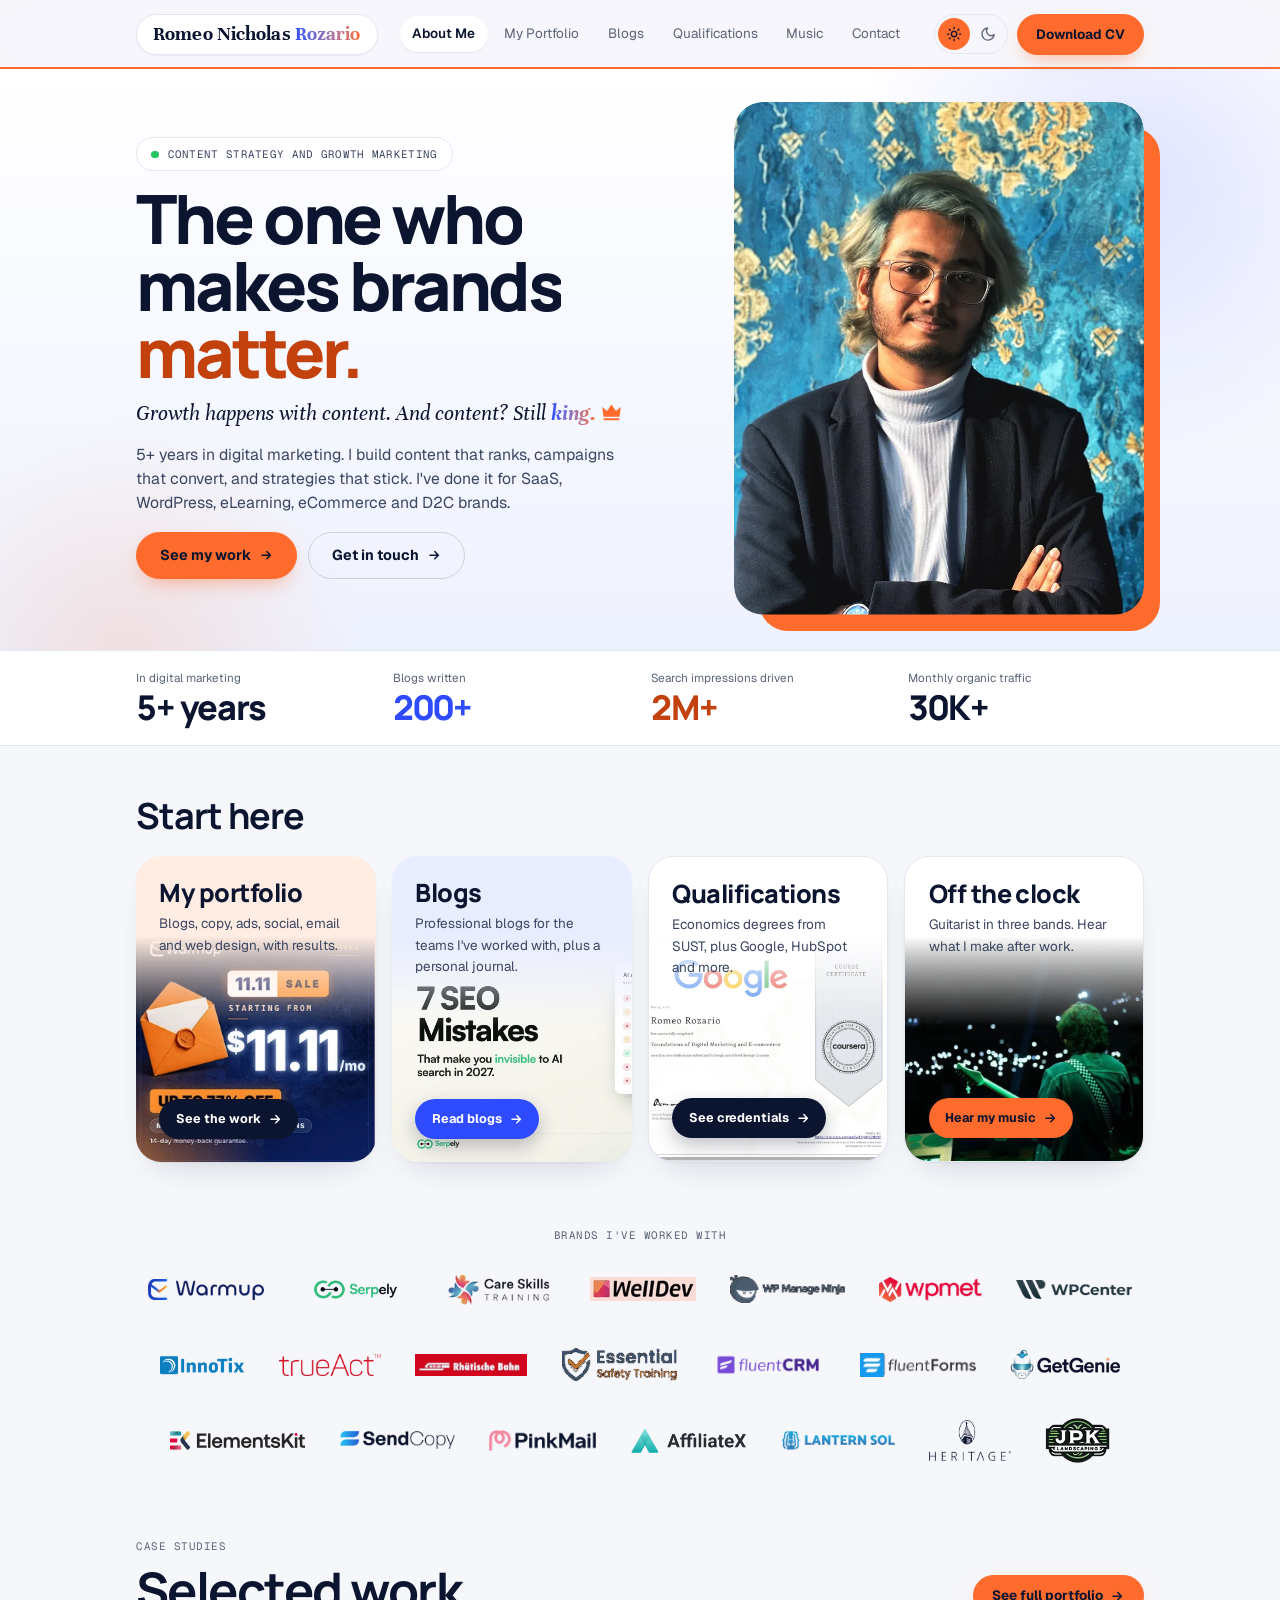
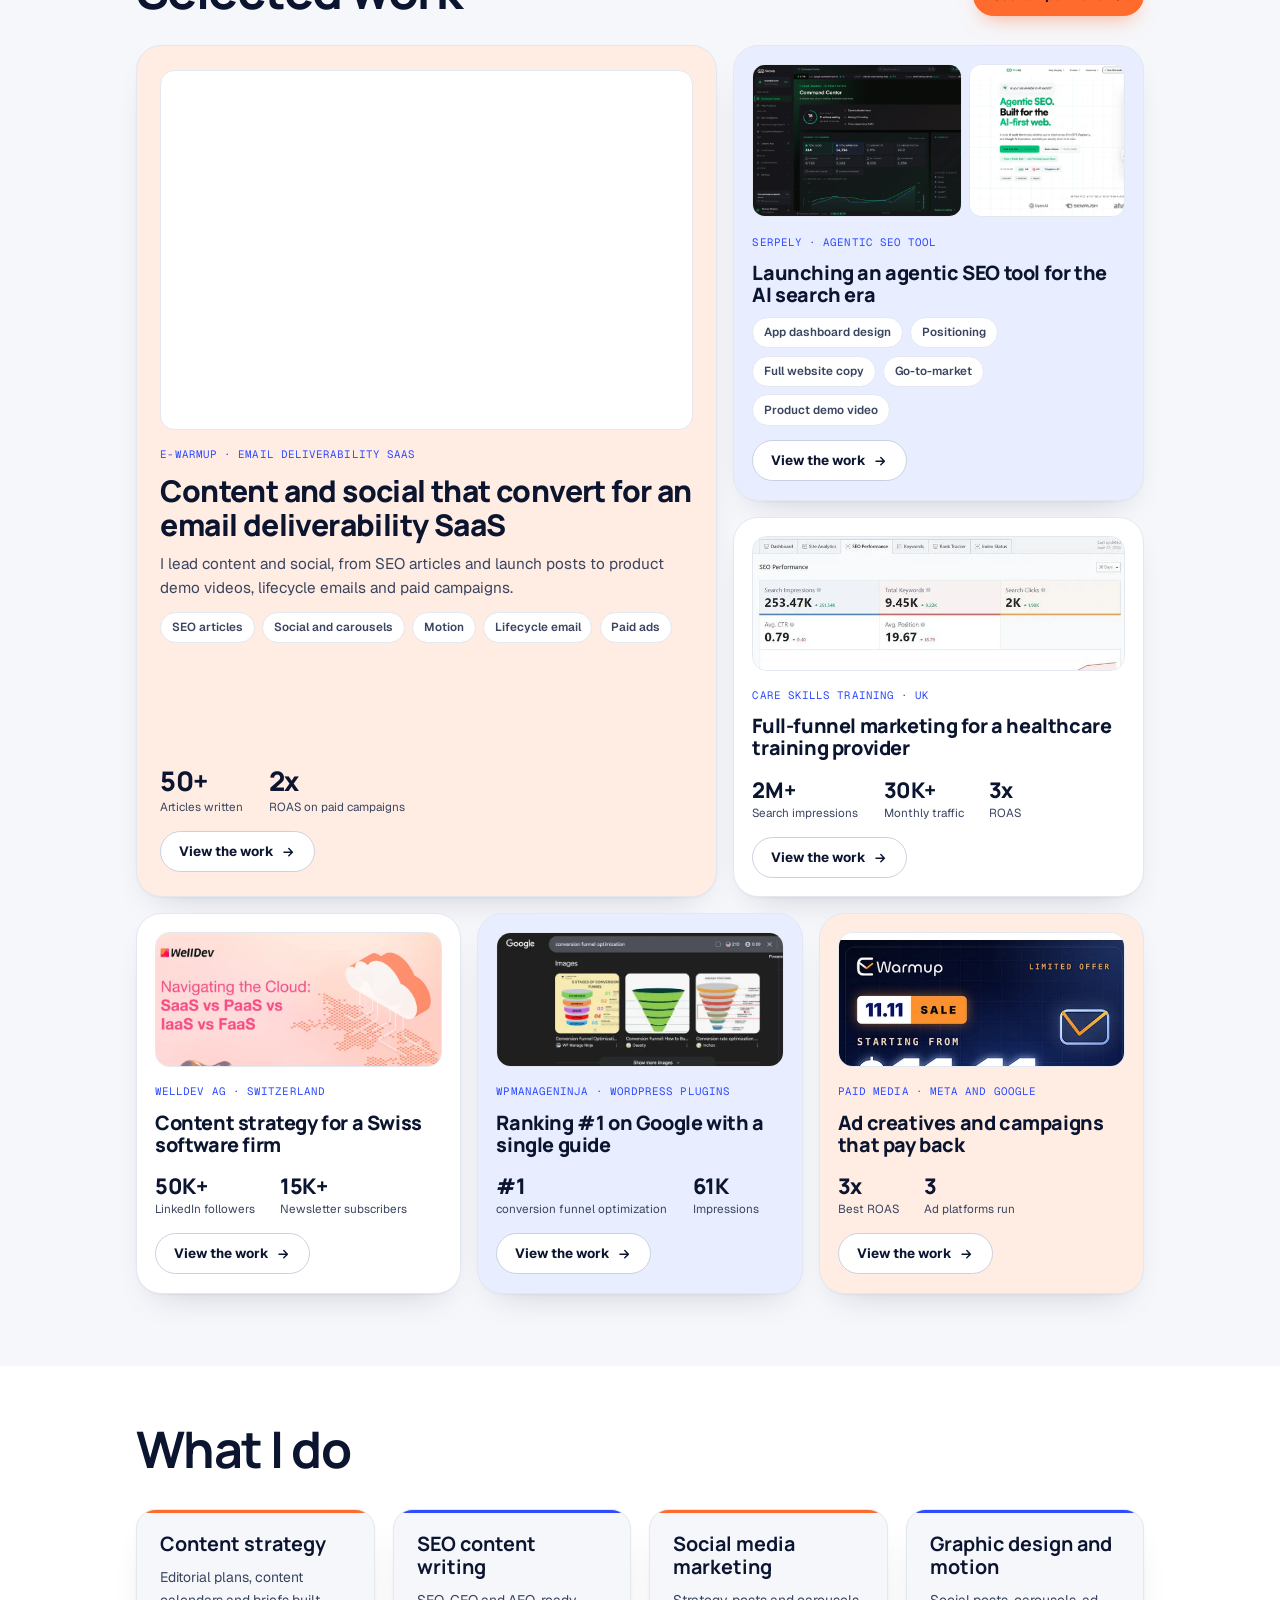
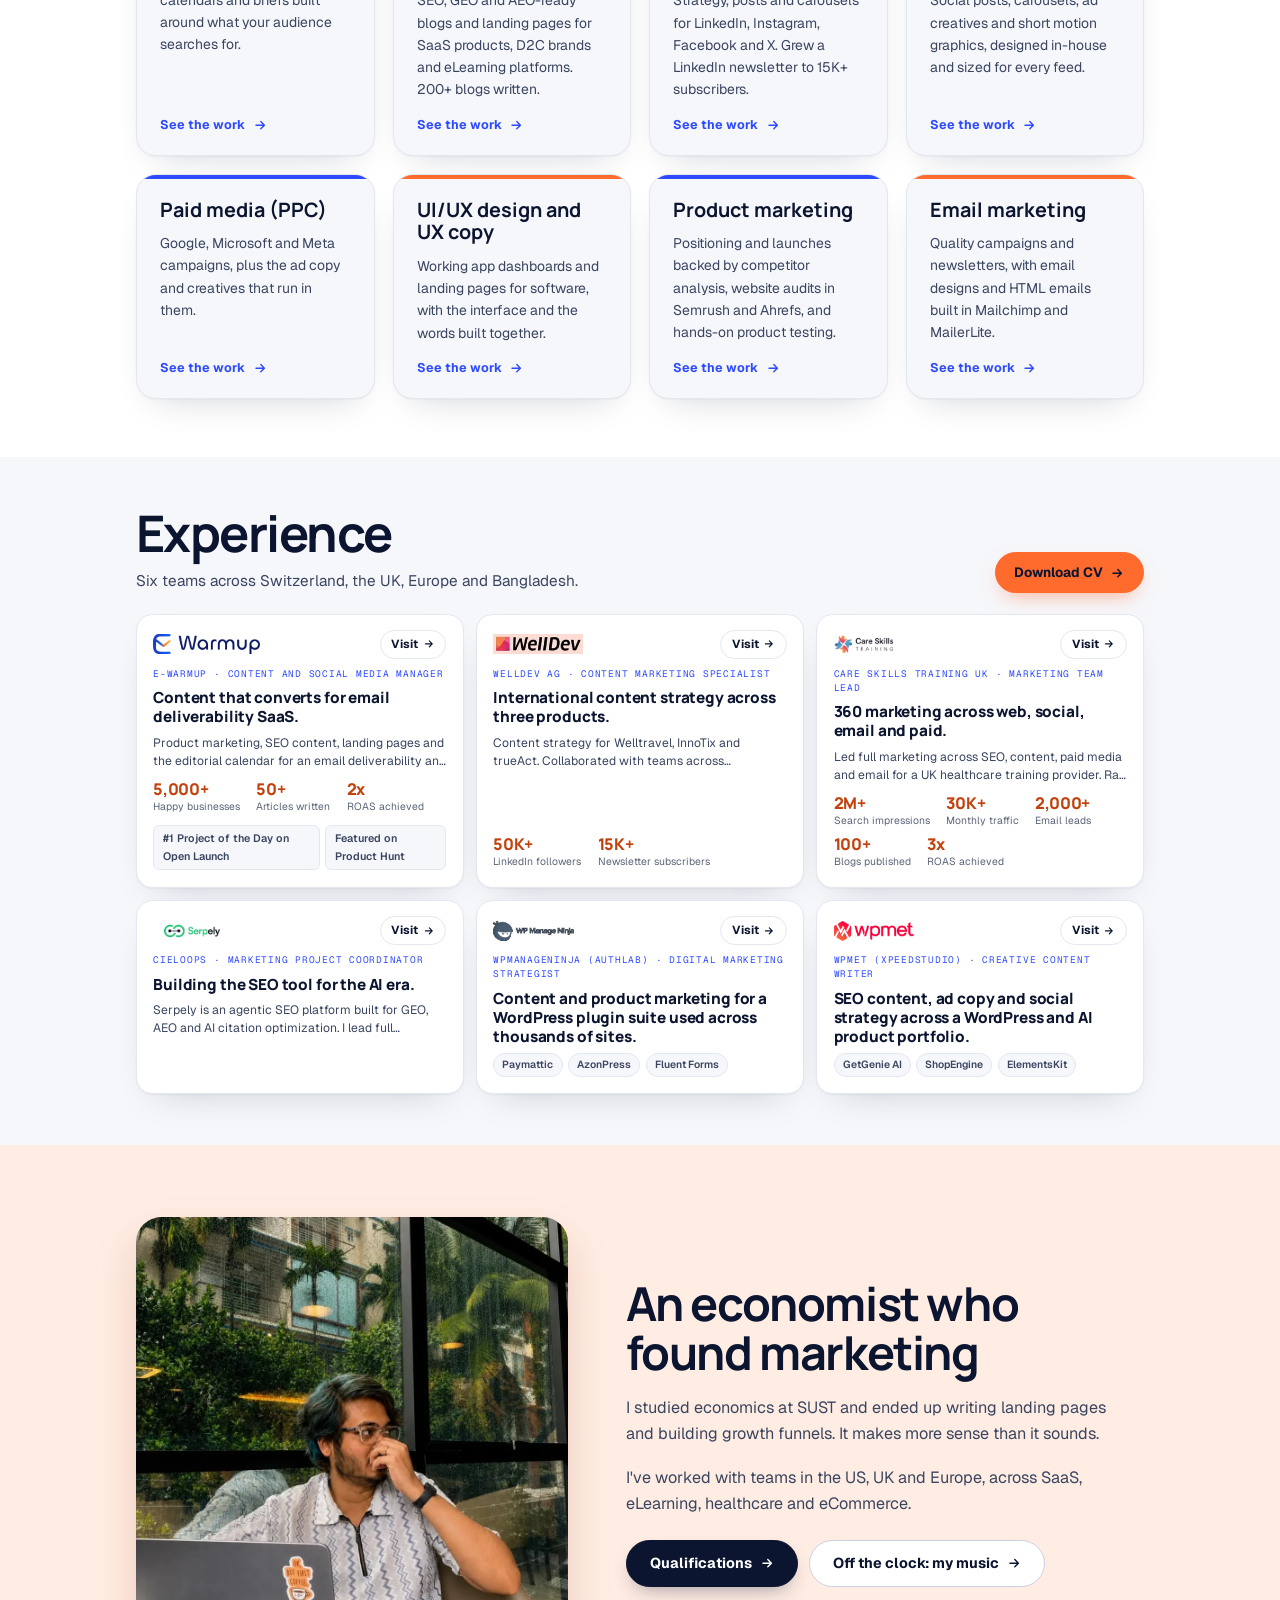
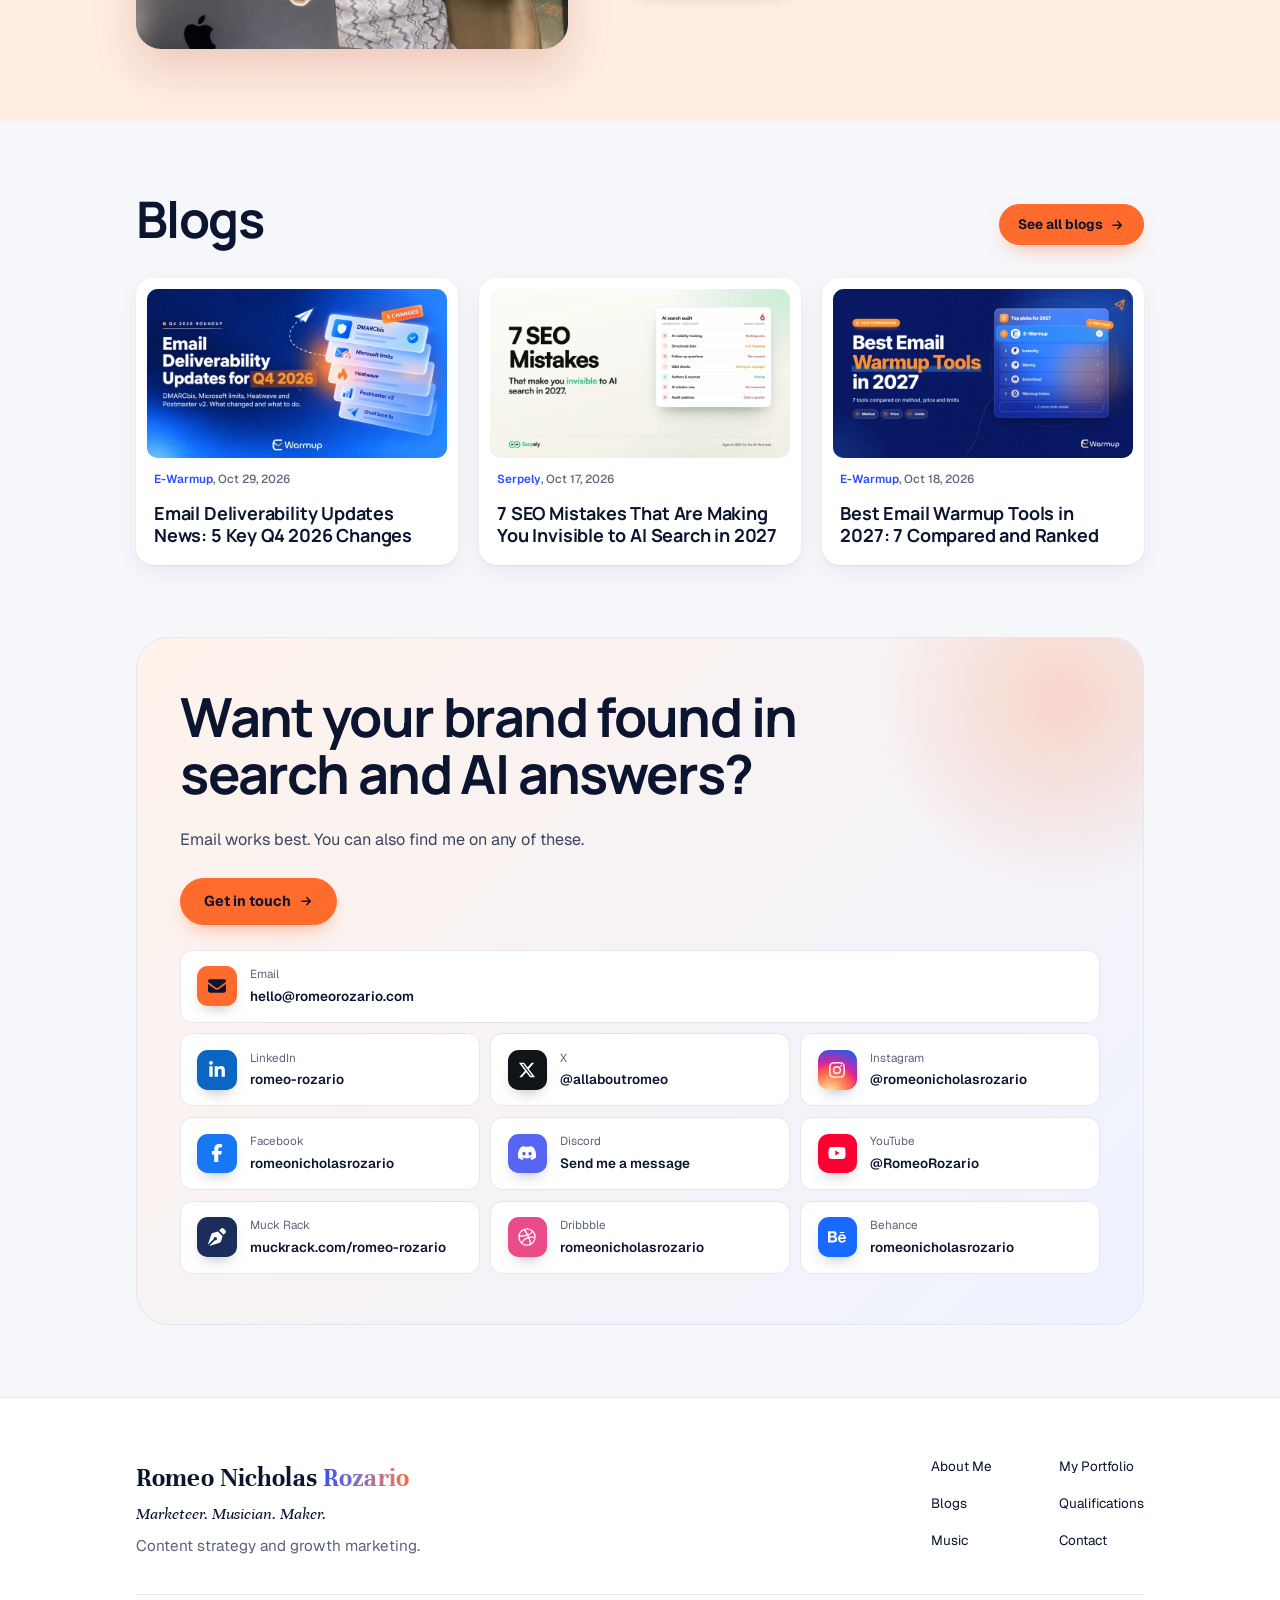
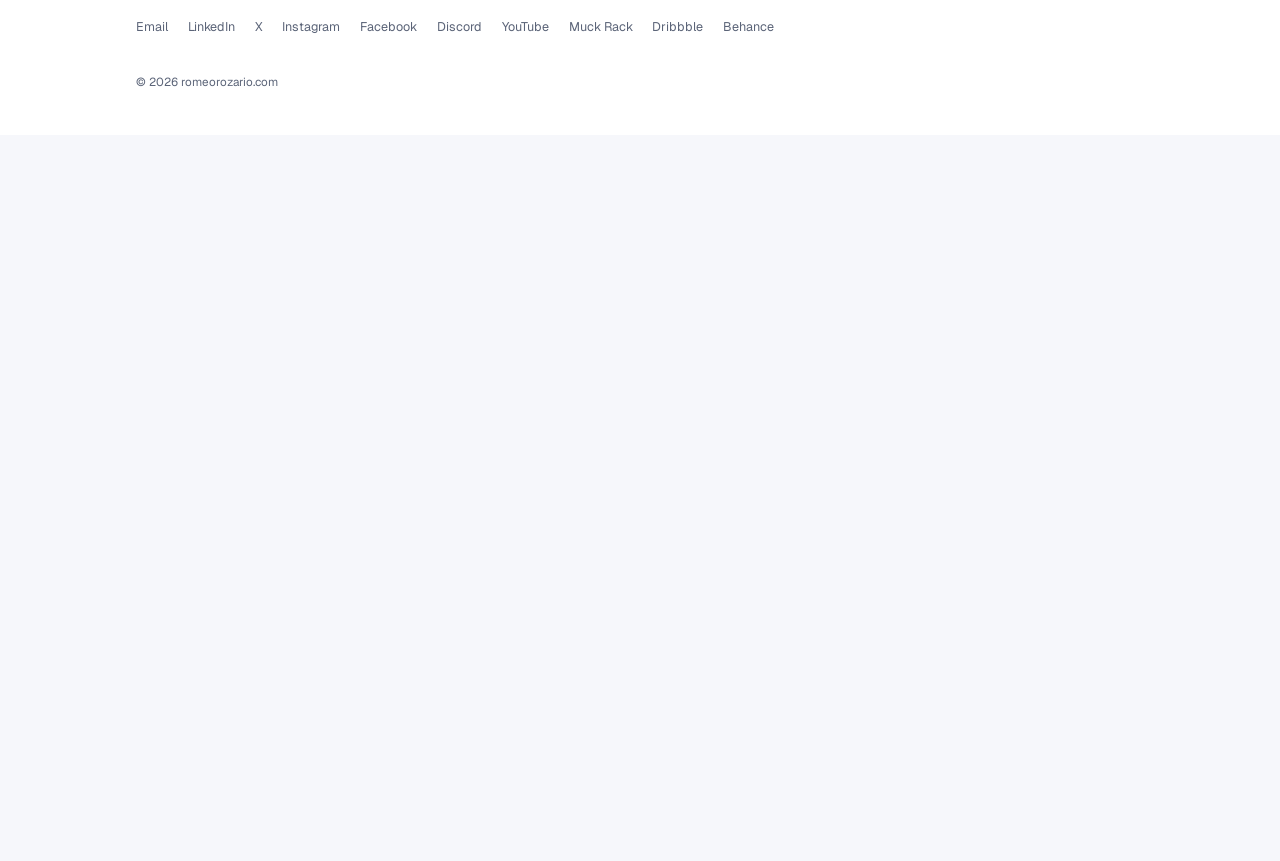
==== commit 98841f6c: "Logo wall: "Brands I've worked with", no lone logos on any screen - Home heading renamed from "Teams" ====
--- a/index.html
+++ b/index.html
@@ -47,7 +47,7 @@
 <link rel="preconnect" href="https://fonts.googleapis.com">
 <link rel="preconnect" href="https://fonts.gstatic.com" crossorigin>
 <link rel="stylesheet" href="https://fonts.googleapis.com/css2?family=Manrope:wght@500;600;700;800&amp;family=Unna:ital,wght@0,700;1,400;1,700&amp;family=Geist:wght@400;500;600;700&amp;family=Geist+Mono:wght@400;500&amp;display=swap">
-<link rel="stylesheet" href="/css/site.css?v=20261118x">
+<link rel="stylesheet" href="/css/site.css?v=20261118y">
 <link rel="preload" as="image" href="/images/site/hero-portrait.webp" fetchpriority="high">
 <script type="application/ld+json">{"@context": "https://schema.org", "@graph": [{"@type": "Person", "@id": "https://romeorozario.com/#person", "name": "Romeo Nicholas Rozario", "url": "https://romeorozario.com/", "image": "https://romeorozario.com/images/site/hero-portrait.webp", "jobTitle": ["Digital Marketing Specialist", "Marketing Project Coordinator", "Content and Social Media Manager"], "worksFor": [{"@type": "Organization", "name": "CieloOps", "url": "https://serpely.com"}, {"@type": "Organization", "name": "E-Warmup", "url": "https://e-warmup.com"}], "alumniOf": {"@type": "CollegeOrUniversity", "name": "Shahjalal University of Science and Technology"}, "description": "Romeo Nicholas Rozario (Romeo Rozario) is a digital marketing specialist with 5+ years in content marketing, SEO, GEO, AEO, paid media, social and email for SaaS and D2C brands, and a guitarist in DOPAMINE, Buffering and Eden's Garden.", "email": "mailto:hello@romeorozario.com", "sameAs": ["https://www.linkedin.com/in/romeo-rozario/", "https://x.com/allaboutromeo", "https://www.instagram.com/romeonicholasrozario", "https://www.facebook.com/romeonicholasrozario", "https://discord.com/users/473758414372077578", "https://www.youtube.com/@RomeoRozario", "https://muckrack.com/romeo-rozario/portfolio", "https://dribbble.com/romeonicholasrozario", "https://www.behance.net/romeonicholasrozario"], "knowsAbout": ["Digital Marketing", "Content Marketing", "Content Strategy", "SEO", "GEO", "AEO", "SaaS Marketing", "Paid Media", "Email Marketing", "Social Media Marketing", "UI/UX Copywriting", "Guitar", "Music Production"], "alternateName": ["Romeo Rozario", "Romeo N. Rozario"], "hasOccupation": [{"@type": "Occupation", "name": "Digital Marketing Specialist"}, {"@type": "Occupation", "name": "Guitarist and Musician"}]}, {"@type": "WebSite", "@id": "https://romeorozario.com/#website", "url": "https://romeorozario.com/", "name": "Romeo Nicholas Rozario", "publisher": {"@id": "https://romeorozario.com/#person"}}]}</script>
 </head>
@@ -114,8 +114,8 @@
 
 <section class="brands" aria-labelledby="brands-h">
 <div class="wrap">
-<p class="eyebrow" id="brands-h" data-reveal="fade">Teams I've worked with</p>
-<div class="logo-wall"><ul class="logo-row" data-stagger><li data-reveal="fade"><img src="/images/brand-logos/ewarmup.webp" width="600" height="111" alt="E-Warmup" loading="lazy" decoding="async" style="--h: 26px"></li><li data-reveal="fade"><img src="/images/brand-logos/serpely.webp" width="197" height="50" alt="Serpely" loading="lazy" decoding="async" style="--h: 36px"></li><li data-reveal="fade"><img src="/images/brand-logos/careskills.webp" width="159" height="50" alt="Care Skills Training" loading="lazy" decoding="async" style="--h: 38px"></li><li data-reveal="fade"><img src="/images/brand-logos/welldev.webp" width="163" height="36" alt="WellDev" loading="lazy" decoding="async" style="--h: 26px"></li><li data-reveal="fade"><img src="/images/brand-logos/wpmn.webp" width="243" height="60" alt="WP Manage Ninja" loading="lazy" decoding="async" style="--h: 34px"></li><li data-reveal="fade"><img src="/images/brand-logos/wpmet.webp" width="490" height="120" alt="WPMet" loading="lazy" decoding="async" style="--h: 28px"></li><li data-reveal="fade"><img src="/images/brand-logos/wpcenter.webp" width="600" height="98" alt="WPCenter" loading="lazy" decoding="async" style="--h: 24px"></li></ul><ul class="logo-row" data-stagger><li data-reveal="fade"><img src="/images/brand-logos/innotix.webp" width="146" height="50" alt="InnoTix" loading="lazy" decoding="async" style="--h: 32px"></li><li data-reveal="fade"><img src="/images/brand-logos/trueact.webp" width="600" height="127" alt="trueAct" loading="lazy" decoding="async" style="--h: 24px"></li><li data-reveal="fade"><img src="/images/brand-logos/rhb.webp" width="261" height="50" alt="Rhätische Bahn" loading="lazy" decoding="async" style="--h: 24px"></li><li data-reveal="fade"><img src="/images/brand-logos/essential.webp" width="175" height="50" alt="Essential Safety Training" loading="lazy" decoding="async" style="--h: 38px"></li><li data-reveal="fade"><img src="/images/brand-logos/fluentcrm.webp" width="253" height="50" alt="fluentCRM" loading="lazy" decoding="async" style="--h: 28px"></li><li data-reveal="fade"><img src="/images/brand-logos/fluentforms.webp" width="239" height="50" alt="Fluent Forms" loading="lazy" decoding="async" style="--h: 28px"></li><li data-reveal="fade"><img src="/images/brand-logos/getgenie.webp" width="187" height="49" alt="GetGenie" loading="lazy" decoding="async" style="--h: 32px"></li></ul><ul class="logo-row" data-stagger><li data-reveal="fade"><img src="/images/brand-logos/elementskit.svg" width="336" height="47" alt="ElementsKit" loading="lazy" decoding="async" style="--h: 21px; max-width: 150px"></li><li data-reveal="fade"><img src="/images/brand-logos/sendcopy.webp" width="600" height="95" alt="SendCopy" loading="lazy" decoding="async" style="--h: 22px"></li><li data-reveal="fade"><img src="/images/brand-logos/pink-mail-navy.png" width="249" height="50" alt="Pink Mail" loading="lazy" decoding="async" style="--h: 24px"></li><li data-reveal="fade"><img src="/images/brand-logos/affiliatex.webp" width="226" height="48" alt="AffiliateX" loading="lazy" decoding="async" style="--h: 28px"></li><li data-reveal="fade"><img src="/images/brand-logos/lantern-sol.webp" width="600" height="113" alt="Lantern Sol" loading="lazy" decoding="async" style="--h: 28px"></li><li data-reveal="fade"><img src="/images/brand-logos/heritage.webp" width="237" height="120" alt="Heritage" loading="lazy" decoding="async" style="--h: 46px"></li><li data-reveal="fade"><img src="/images/brand-logos/jpk-landscaping.png" width="110" height="77" alt="JPK Landscaping" loading="lazy" decoding="async" style="--h: 50px"></li></ul></div>
+<p class="eyebrow" id="brands-h" data-reveal="fade">Brands I've worked with</p>
+<div class="logo-wall"><ul class="logo-row" data-stagger><li data-reveal="fade"><img src="/images/brand-logos/ewarmup.webp" width="600" height="111" alt="E-Warmup" loading="lazy" decoding="async" style="--h: 26px"></li><li data-reveal="fade"><img src="/images/brand-logos/serpely.webp" width="197" height="50" alt="Serpely" loading="lazy" decoding="async" style="--h: 36px"></li><li data-reveal="fade"><img src="/images/brand-logos/careskills.webp" width="159" height="50" alt="Care Skills Training" loading="lazy" decoding="async" style="--h: 38px"></li><li data-reveal="fade"><img src="/images/brand-logos/welldev.webp" width="163" height="36" alt="WellDev" loading="lazy" decoding="async" style="--h: 26px"></li><li data-reveal="fade"><img src="/images/brand-logos/wpmn.webp" width="243" height="60" alt="WP Manage Ninja" loading="lazy" decoding="async" style="--h: 34px"></li><li data-reveal="fade"><img src="/images/brand-logos/wpmet.webp" width="490" height="120" alt="WPMet" loading="lazy" decoding="async" style="--h: 28px"></li><li data-reveal="fade"><img src="/images/brand-logos/wpcenter.webp" width="600" height="98" alt="WPCenter" loading="lazy" decoding="async" style="--h: 24px"></li></ul><ul class="logo-row" data-stagger><li data-reveal="fade"><img src="/images/brand-logos/innotix.webp" width="146" height="50" alt="InnoTix" loading="lazy" decoding="async" style="--h: 32px"></li><li data-reveal="fade"><img src="/images/brand-logos/trueact.webp" width="600" height="127" alt="trueAct" loading="lazy" decoding="async" style="--h: 24px"></li><li data-reveal="fade"><img src="/images/brand-logos/rhb.webp" width="261" height="50" alt="Rhätische Bahn" loading="lazy" decoding="async" style="--h: 24px"></li><li data-reveal="fade"><img src="/images/brand-logos/essential.webp" width="175" height="50" alt="Essential Safety Training" loading="lazy" decoding="async" style="--h: 38px"></li><li data-reveal="fade"><img src="/images/brand-logos/fluentcrm.webp" width="253" height="50" alt="fluentCRM" loading="lazy" decoding="async" style="--h: 28px"></li><li data-reveal="fade"><img src="/images/brand-logos/fluentforms.webp" width="239" height="50" alt="Fluent Forms" loading="lazy" decoding="async" style="--h: 28px"></li><li data-reveal="fade"><img src="/images/brand-logos/getgenie.webp" width="187" height="49" alt="GetGenie" loading="lazy" decoding="async" style="--h: 32px"></li></ul><ul class="logo-row" data-stagger><li data-reveal="fade"><img src="/images/brand-logos/elementskit.svg" width="336" height="47" alt="ElementsKit" loading="lazy" decoding="async" style="--h: 21px; --mw: 150px"></li><li data-reveal="fade"><img src="/images/brand-logos/sendcopy.webp" width="600" height="95" alt="SendCopy" loading="lazy" decoding="async" style="--h: 22px"></li><li data-reveal="fade"><img src="/images/brand-logos/pink-mail-navy.png" width="249" height="50" alt="Pink Mail" loading="lazy" decoding="async" style="--h: 24px"></li><li data-reveal="fade"><img src="/images/brand-logos/affiliatex.webp" width="226" height="48" alt="AffiliateX" loading="lazy" decoding="async" style="--h: 28px"></li><li data-reveal="fade"><img src="/images/brand-logos/lantern-sol.webp" width="600" height="113" alt="Lantern Sol" loading="lazy" decoding="async" style="--h: 28px"></li><li data-reveal="fade"><img src="/images/brand-logos/heritage.webp" width="237" height="120" alt="Heritage" loading="lazy" decoding="async" style="--h: 46px"></li><li data-reveal="fade"><img src="/images/brand-logos/jpk-landscaping.png" width="110" height="77" alt="JPK Landscaping" loading="lazy" decoding="async" style="--h: 50px"></li></ul></div>
 </div>
 </section>
 
@@ -238,6 +238,6 @@
 <p class="copyright">© <span data-year>2026</span> romeorozario.com</p>
 </div>
 </footer>
-<script src="/js/site.js?v=20261118x" defer></script>
+<script src="/js/site.js?v=20261118y" defer></script>
 </body>
 </html>
--- a/css/site.css
+++ b/css/site.css
@@ -357,7 +357,7 @@
 [data-theme="dark"] .logo-wall { padding: 28px 40px; margin: 0 calc(var(--gutter) * -1); }
 .logo-row { display: flex; flex-wrap: nowrap; justify-content: center; align-items: center; gap: 20px 38px; }
 .logo-row li { flex: 0 0 auto; height: 56px; display: flex; align-items: center; justify-content: center; }
-.logo-row img { width: auto; max-width: 128px; height: var(--h, 28px); object-fit: contain; filter: saturate(0.9); transition: transform 0.5s var(--ease), filter 0.4s ease; }
+.logo-row img { width: auto; max-width: var(--mw, 128px); height: var(--h, 28px); object-fit: contain; filter: saturate(0.9); transition: transform 0.5s var(--ease), filter 0.4s ease; }
 .logo-row img:hover { transform: scale(1.08); filter: saturate(1.1); }
 
 /* ---------- Selected work (bento) ---------- */
@@ -1040,6 +1040,10 @@
   /* logos flow as one wrapped group instead of three uneven rows */
   .logo-wall { flex-direction: row; flex-wrap: wrap; justify-content: center; align-items: center; gap: 16px 34px; }
   .logo-row { display: contents; }
+  /* js/site.js splits the logos into even rows: each logo gets a share of its row */
+  .logo-wall.is-balanced { column-gap: 0; }
+  .logo-wall.is-balanced .logo-row li { flex: 1 0 var(--lw-b); min-width: 0; padding: 0 8px; }
+  .logo-wall.is-balanced .logo-row img { max-width: min(var(--mw, 128px), 100%); }
 }
 @media (max-width: 1060px) {
   .menu-toggle { display: inline-flex; }
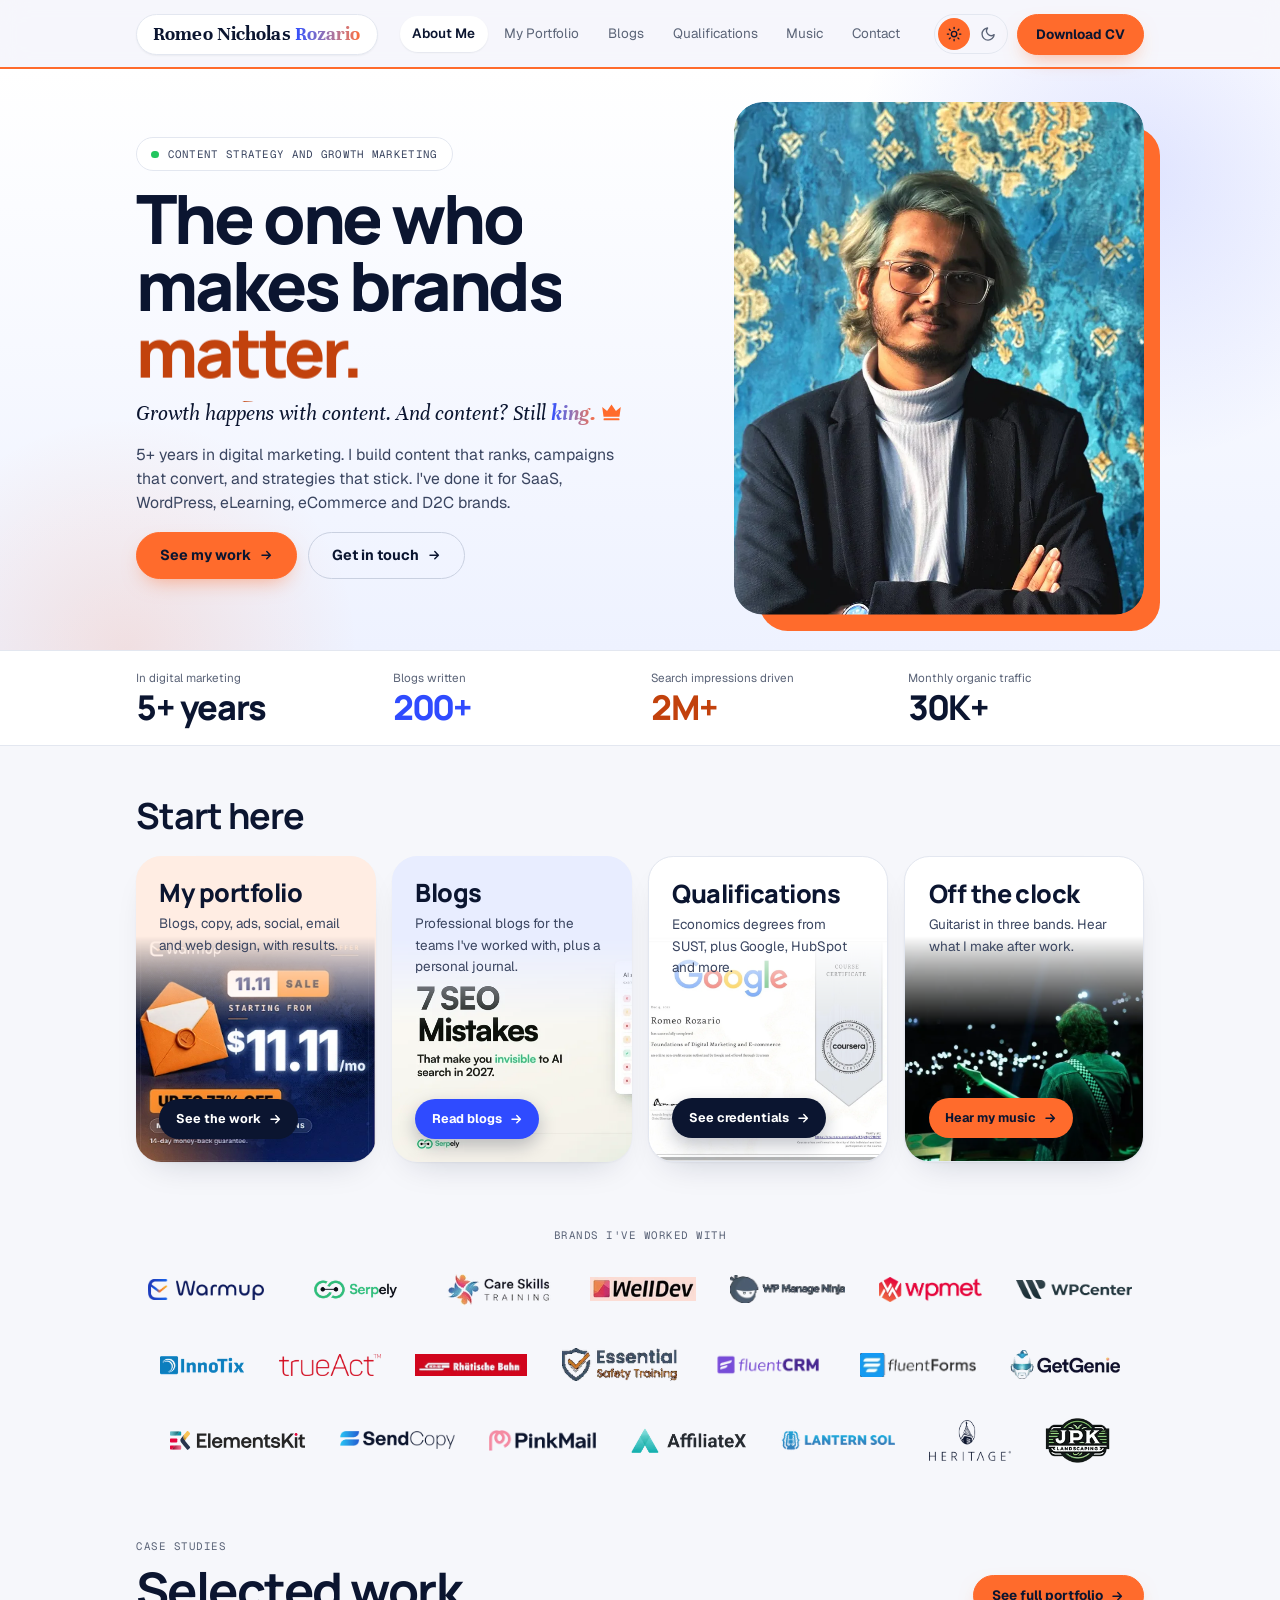
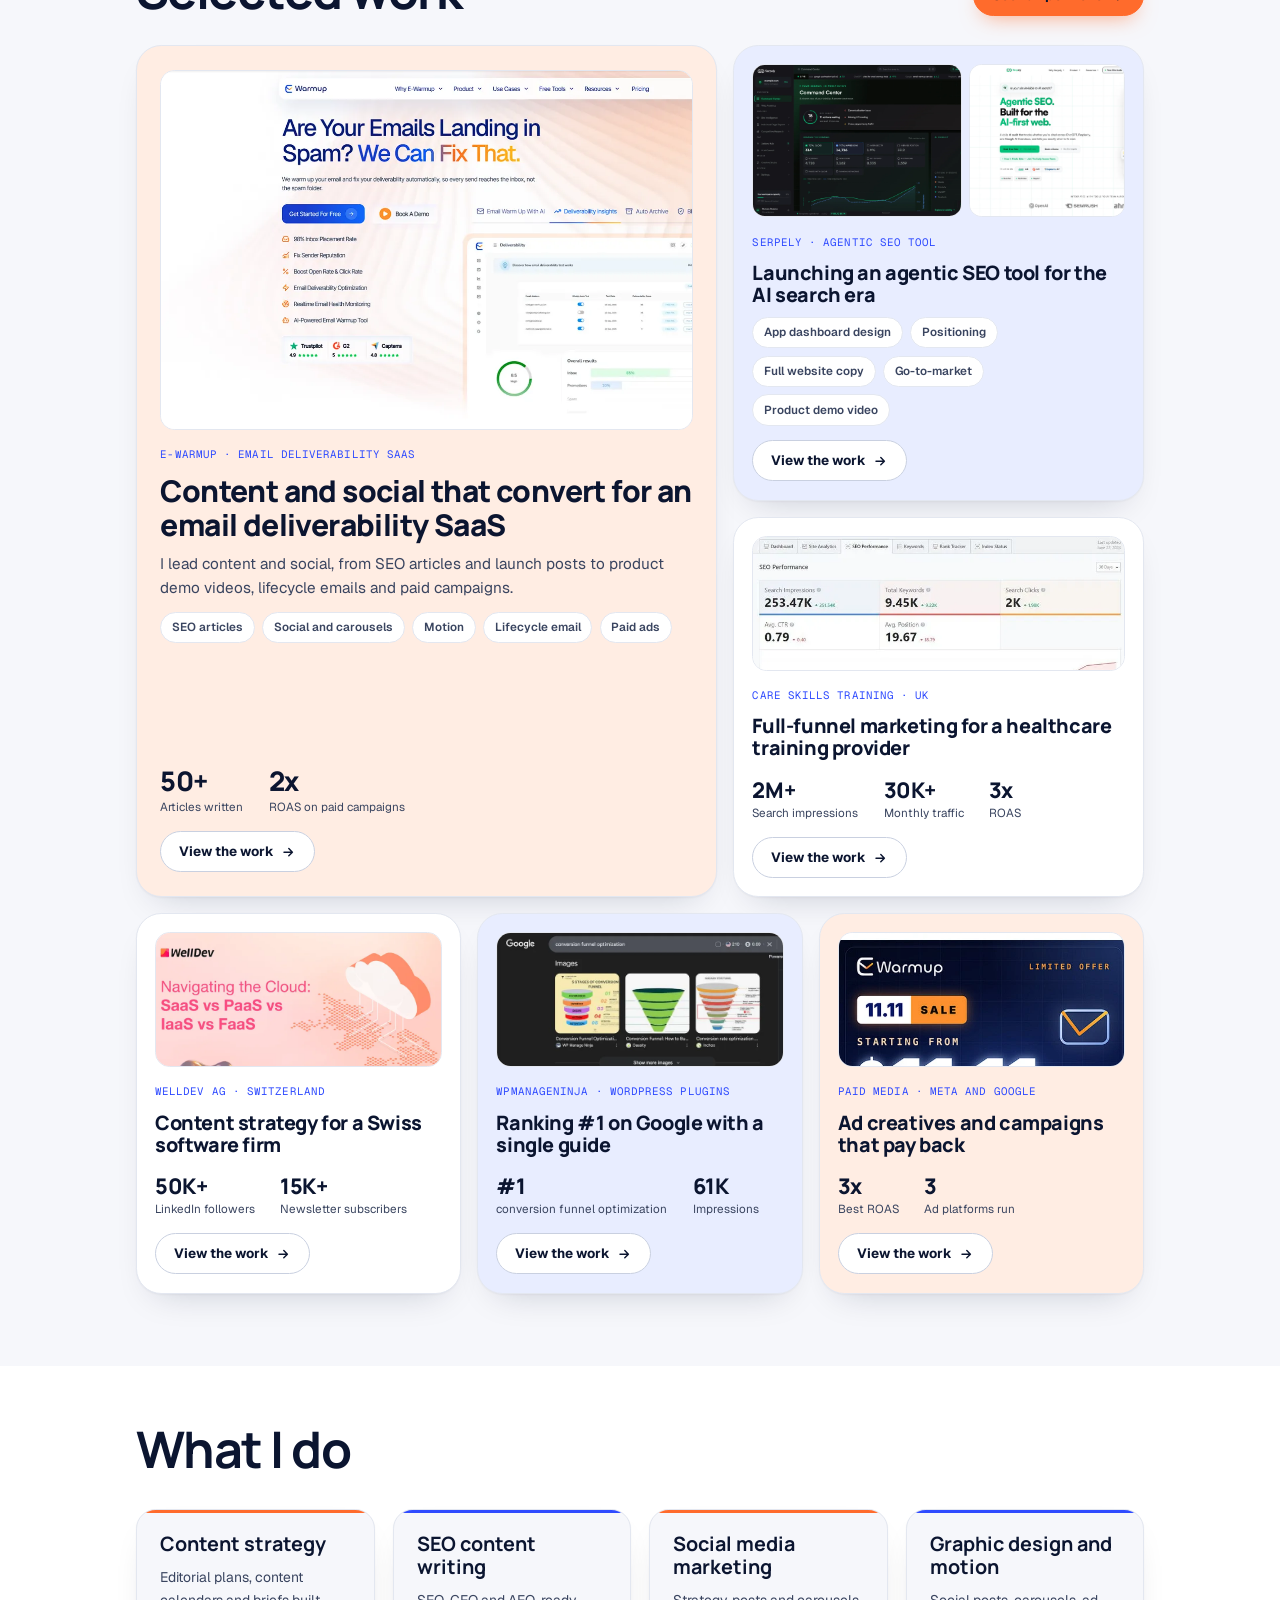
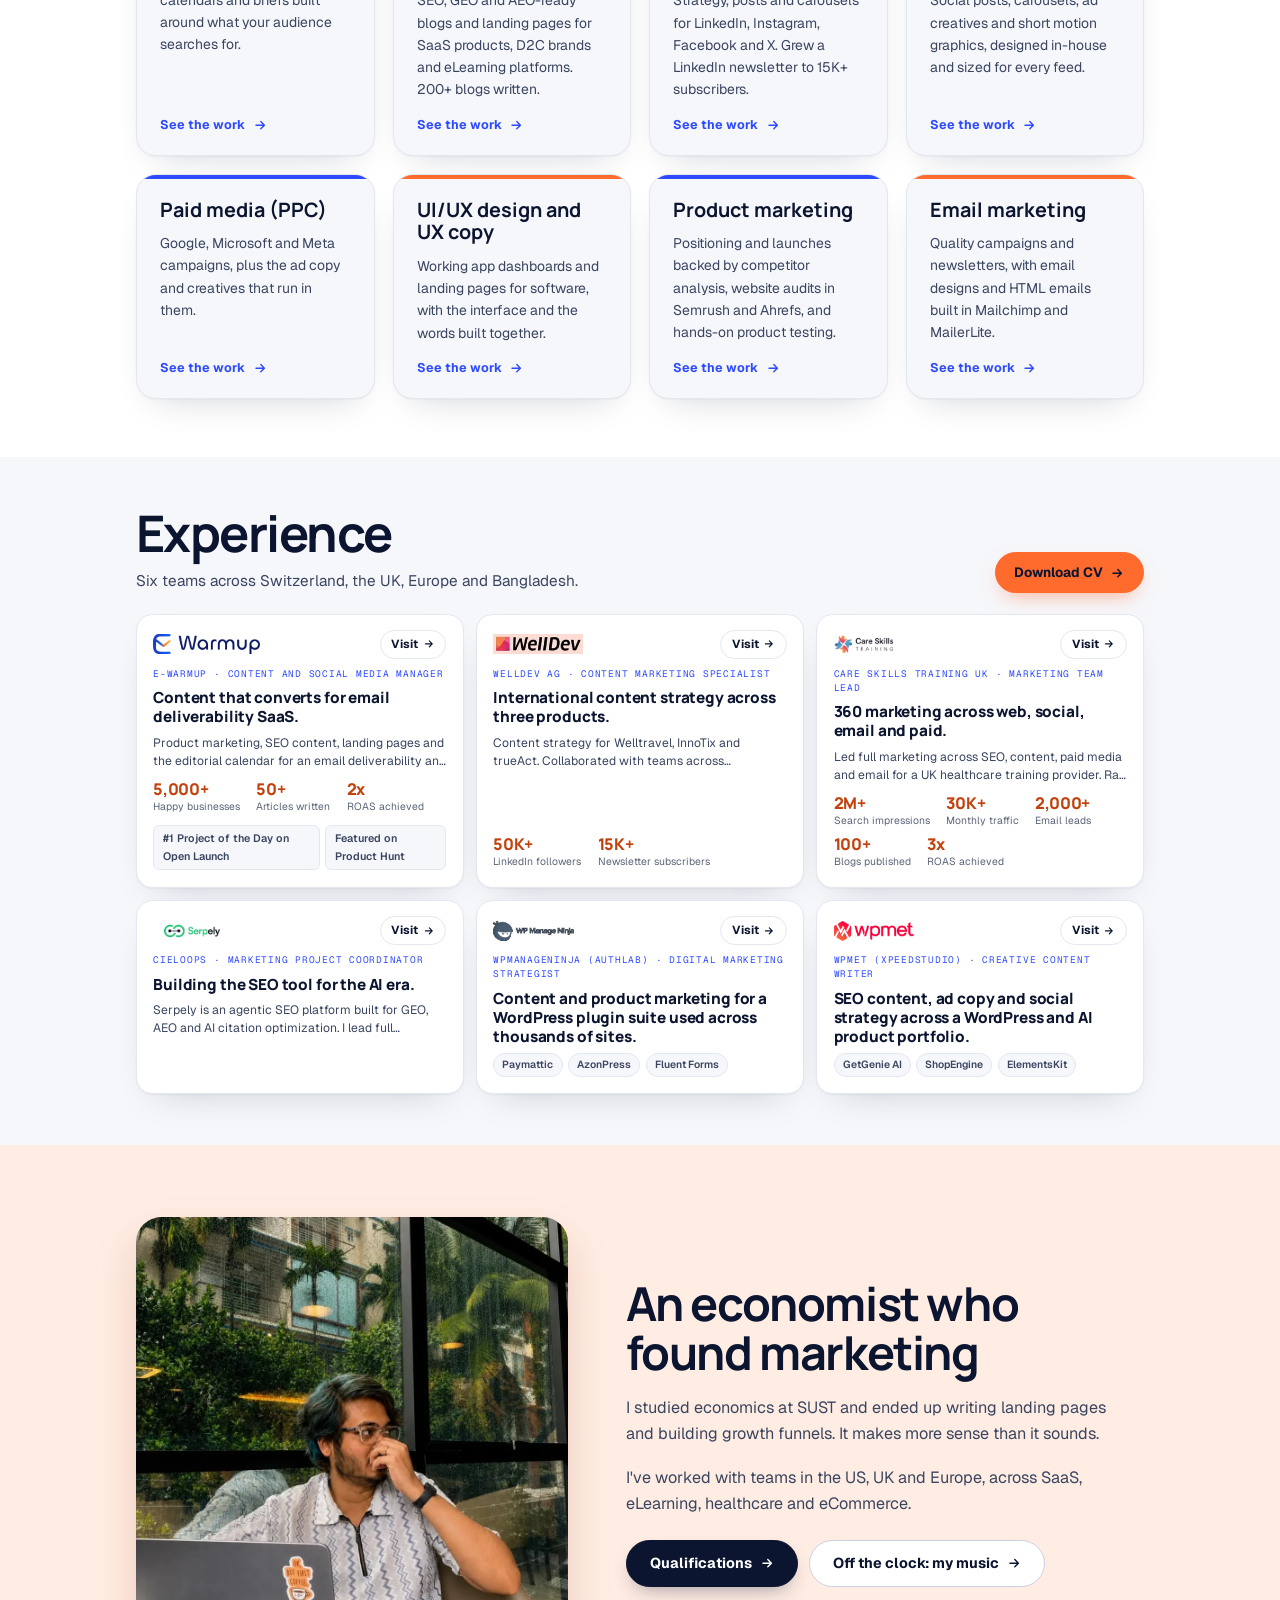
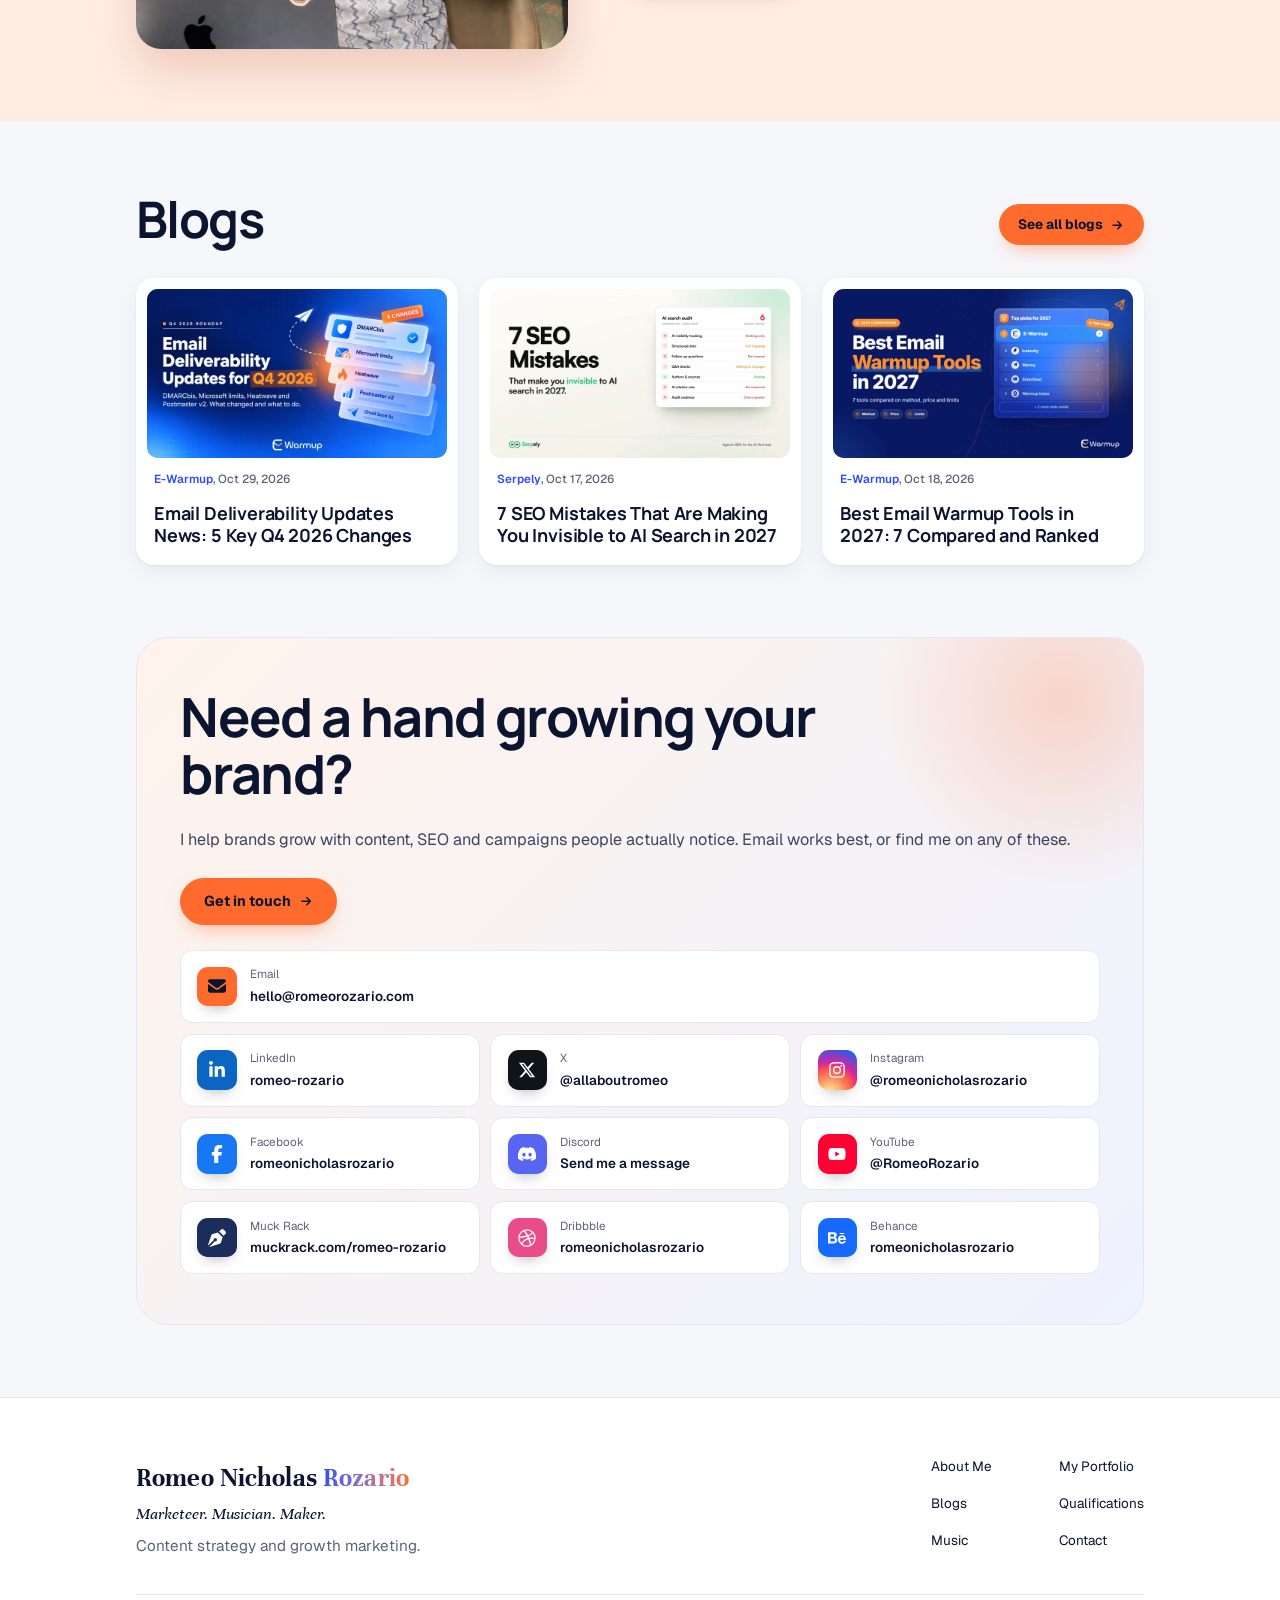
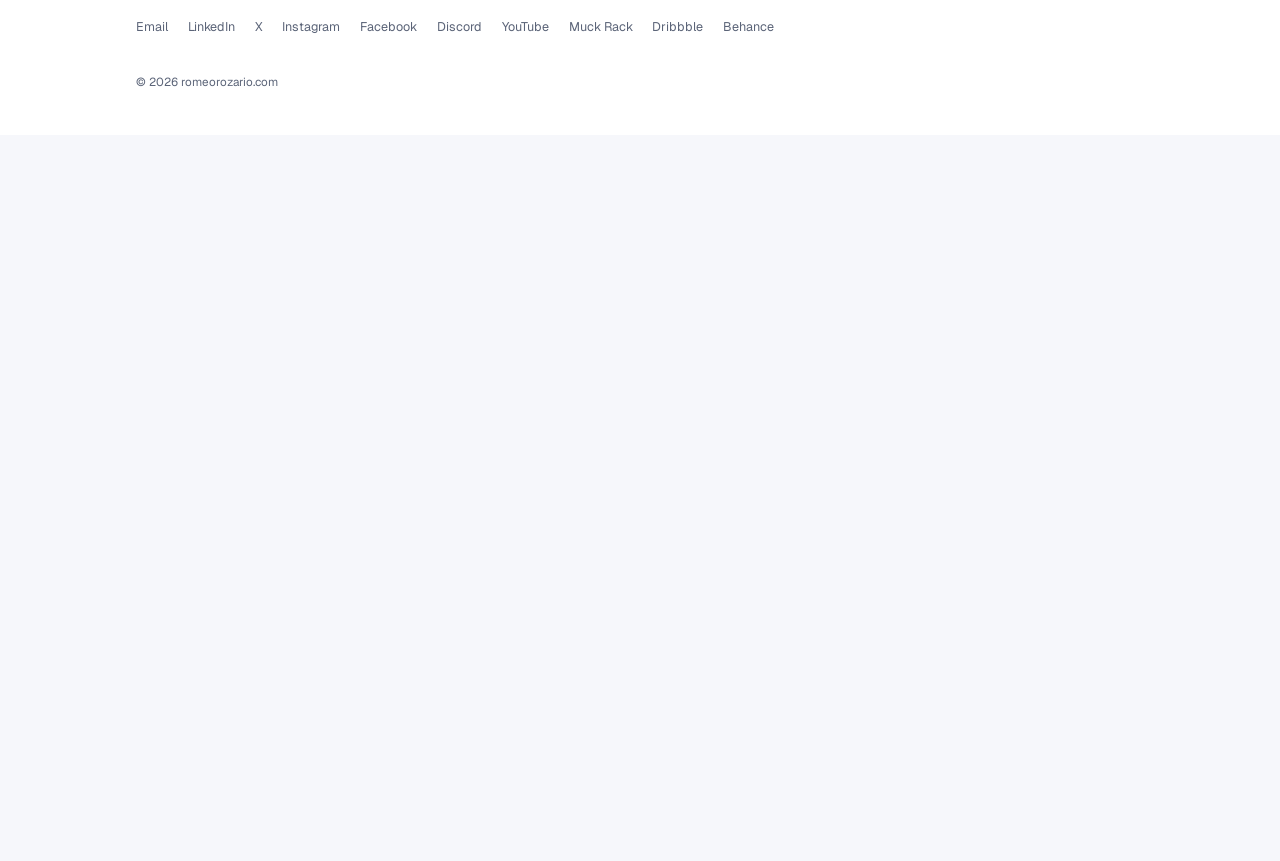
==== commit 2d746592: "Contact: "Need a hand growing your brand?" and no lone contact card - Headline was "Want your brand " ====
--- a/index.html
+++ b/index.html
@@ -47,7 +47,7 @@
 <link rel="preconnect" href="https://fonts.googleapis.com">
 <link rel="preconnect" href="https://fonts.gstatic.com" crossorigin>
 <link rel="stylesheet" href="https://fonts.googleapis.com/css2?family=Manrope:wght@500;600;700;800&amp;family=Unna:ital,wght@0,700;1,400;1,700&amp;family=Geist:wght@400;500;600;700&amp;family=Geist+Mono:wght@400;500&amp;display=swap">
-<link rel="stylesheet" href="/css/site.css?v=20261118y">
+<link rel="stylesheet" href="/css/site.css?v=20261118z">
 <link rel="preload" as="image" href="/images/site/hero-portrait.webp" fetchpriority="high">
 <script type="application/ld+json">{"@context": "https://schema.org", "@graph": [{"@type": "Person", "@id": "https://romeorozario.com/#person", "name": "Romeo Nicholas Rozario", "url": "https://romeorozario.com/", "image": "https://romeorozario.com/images/site/hero-portrait.webp", "jobTitle": ["Digital Marketing Specialist", "Marketing Project Coordinator", "Content and Social Media Manager"], "worksFor": [{"@type": "Organization", "name": "CieloOps", "url": "https://serpely.com"}, {"@type": "Organization", "name": "E-Warmup", "url": "https://e-warmup.com"}], "alumniOf": {"@type": "CollegeOrUniversity", "name": "Shahjalal University of Science and Technology"}, "description": "Romeo Nicholas Rozario (Romeo Rozario) is a digital marketing specialist with 5+ years in content marketing, SEO, GEO, AEO, paid media, social and email for SaaS and D2C brands, and a guitarist in DOPAMINE, Buffering and Eden's Garden.", "email": "mailto:hello@romeorozario.com", "sameAs": ["https://www.linkedin.com/in/romeo-rozario/", "https://x.com/allaboutromeo", "https://www.instagram.com/romeonicholasrozario", "https://www.facebook.com/romeonicholasrozario", "https://discord.com/users/473758414372077578", "https://www.youtube.com/@RomeoRozario", "https://muckrack.com/romeo-rozario/portfolio", "https://dribbble.com/romeonicholasrozario", "https://www.behance.net/romeonicholasrozario"], "knowsAbout": ["Digital Marketing", "Content Marketing", "Content Strategy", "SEO", "GEO", "AEO", "SaaS Marketing", "Paid Media", "Email Marketing", "Social Media Marketing", "UI/UX Copywriting", "Guitar", "Music Production"], "alternateName": ["Romeo Rozario", "Romeo N. Rozario"], "hasOccupation": [{"@type": "Occupation", "name": "Digital Marketing Specialist"}, {"@type": "Occupation", "name": "Guitarist and Musician"}]}, {"@type": "WebSite", "@id": "https://romeorozario.com/#website", "url": "https://romeorozario.com/", "name": "Romeo Nicholas Rozario", "publisher": {"@id": "https://romeorozario.com/#person"}}]}</script>
 </head>
@@ -185,8 +185,8 @@
 <div class="wrap">
 <div class="contact-panel" data-reveal="scale">
 <div class="glow" aria-hidden="true"></div>
-<h2 class="h2" id="contact-h">Want your brand found in search and AI answers?</h2>
-<p>Email works best. You can also find me on any of these.</p>
+<h2 class="h2" id="contact-h">Need a hand growing your brand?</h2>
+<p>I help brands grow with content, SEO and campaigns people actually notice. Email works best, or find me on any of these.</p>
 <div><a class="btn btn--primary" href="mailto:hello@romeorozario.com" data-magnetic>Get in touch<svg width="16" height="16" viewBox="0 0 24 24" fill="none" stroke="currentColor" stroke-width="2.4" stroke-linecap="round" stroke-linejoin="round" aria-hidden="true"><path d="M5 12h14M13 6l6 6-6 6"/></svg></a></div>
 <!-- Platform icons: Font Awesome Free 7, CC BY 4.0, fontawesome.com -->
 <ul class="contact-grid" aria-label="All the ways to reach me">
@@ -238,6 +238,6 @@
 <p class="copyright">© <span data-year>2026</span> romeorozario.com</p>
 </div>
 </footer>
-<script src="/js/site.js?v=20261118y" defer></script>
+<script src="/js/site.js?v=20261118z" defer></script>
 </body>
 </html>
--- a/css/site.css
+++ b/css/site.css
@@ -508,8 +508,14 @@
 .contact-panel > *:not(.glow) { position: relative; }
 .contact-panel .h2 { font-size: clamp(36px, 5vw, 60px); max-width: 780px; }
 .contact-panel > p { font-size: 18px; color: var(--hero-mut); }
-.contact-grid { display: grid; grid-template-columns: repeat(auto-fill, minmax(260px, 1fr)); gap: 12px; }
+.contact-grid { display: grid; grid-template-columns: repeat(auto-fill, minmax(max(240px, (100% - 24px) / 3), 1fr)); gap: 12px; }
 .contact-grid li:first-child { grid-column: 1 / -1; }
+/* two columns (under 744px wide): an odd last card spans the row instead of sitting alone */
+.contact-panel { container-type: inline-size; }
+@container (max-width: 743.98px) {
+  .contact-grid li:last-child:nth-child(even) { grid-column: 1 / -1; }
+  .contact-grid li:last-child:nth-child(even) a { flex-direction: row; align-items: center; }
+}
 .contact-grid a {
   display: flex; flex-direction: column; gap: 2px; min-height: 44px; padding: 16px 18px; border-radius: 14px; background: var(--contact-card); border: 1px solid var(--line);
   color: var(--hero-fg); text-decoration: none; transition: transform 0.5s var(--ease), border-color 0.3s ease;
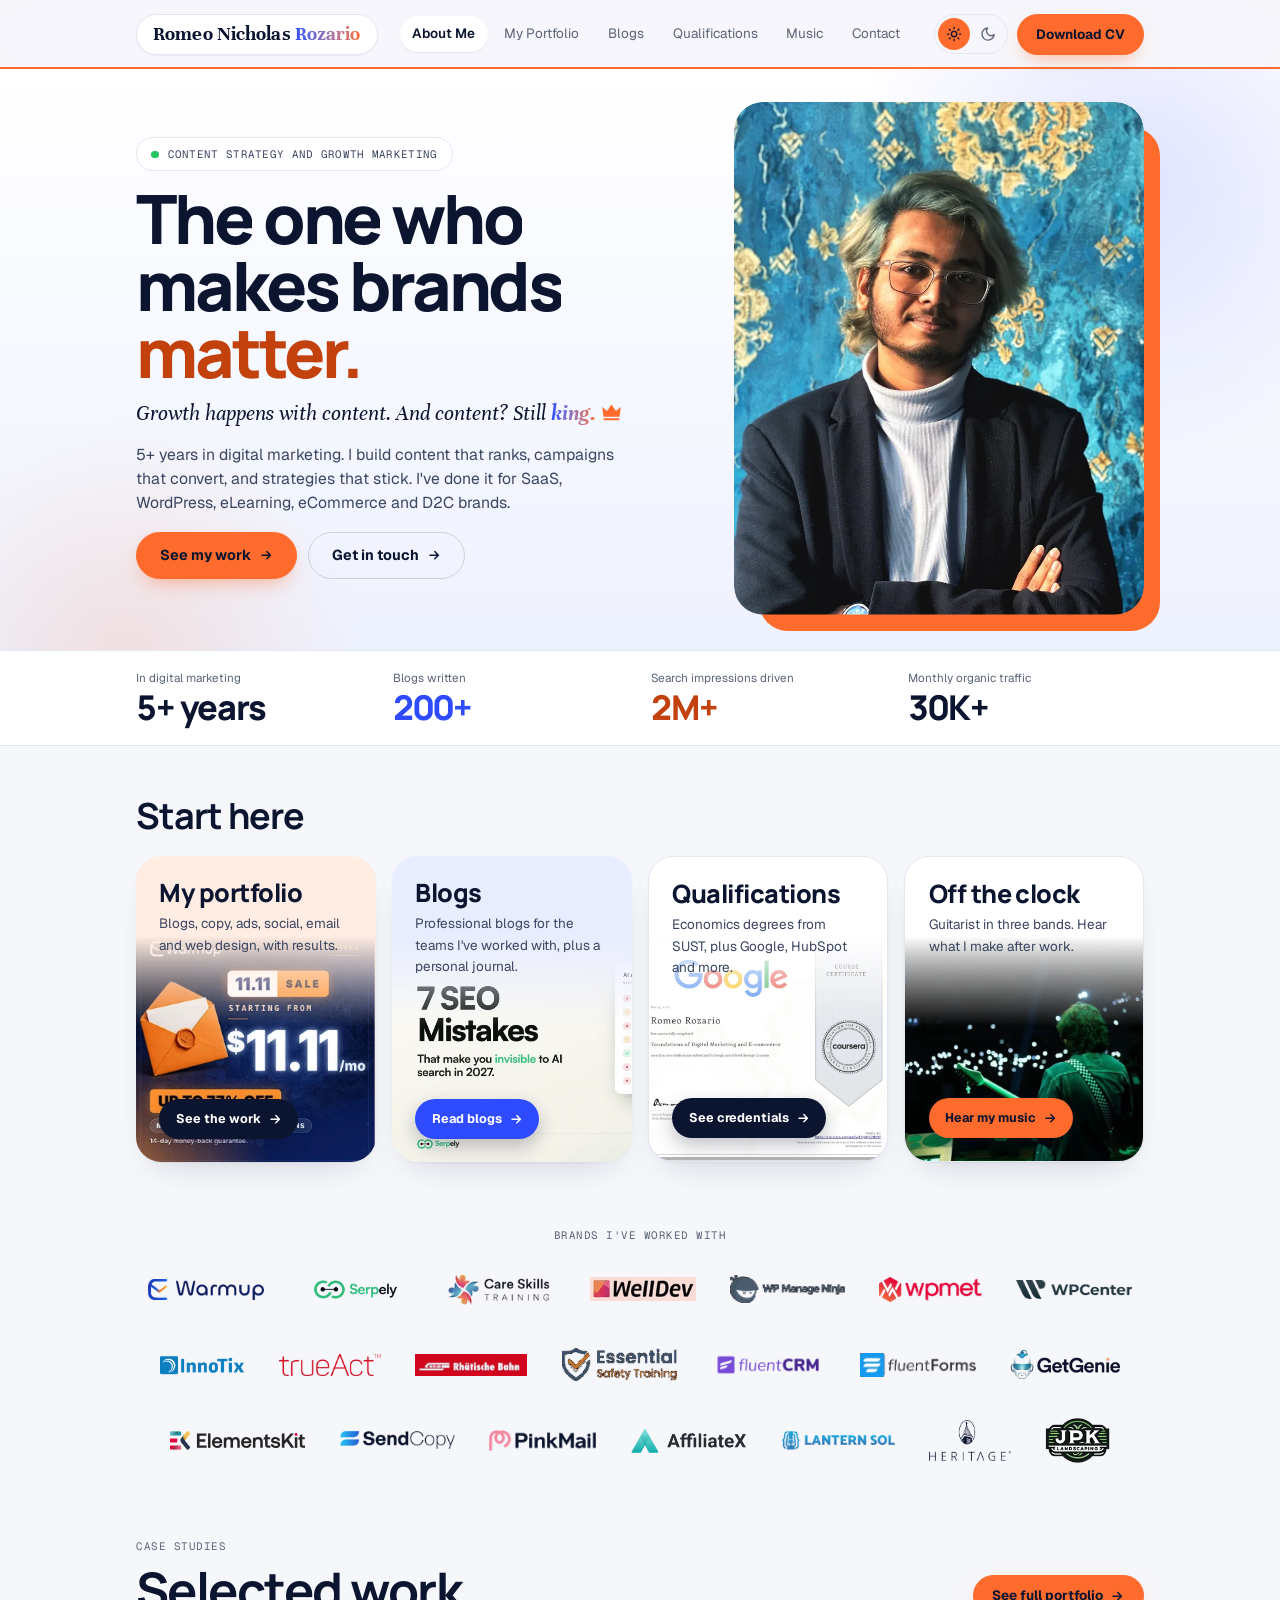
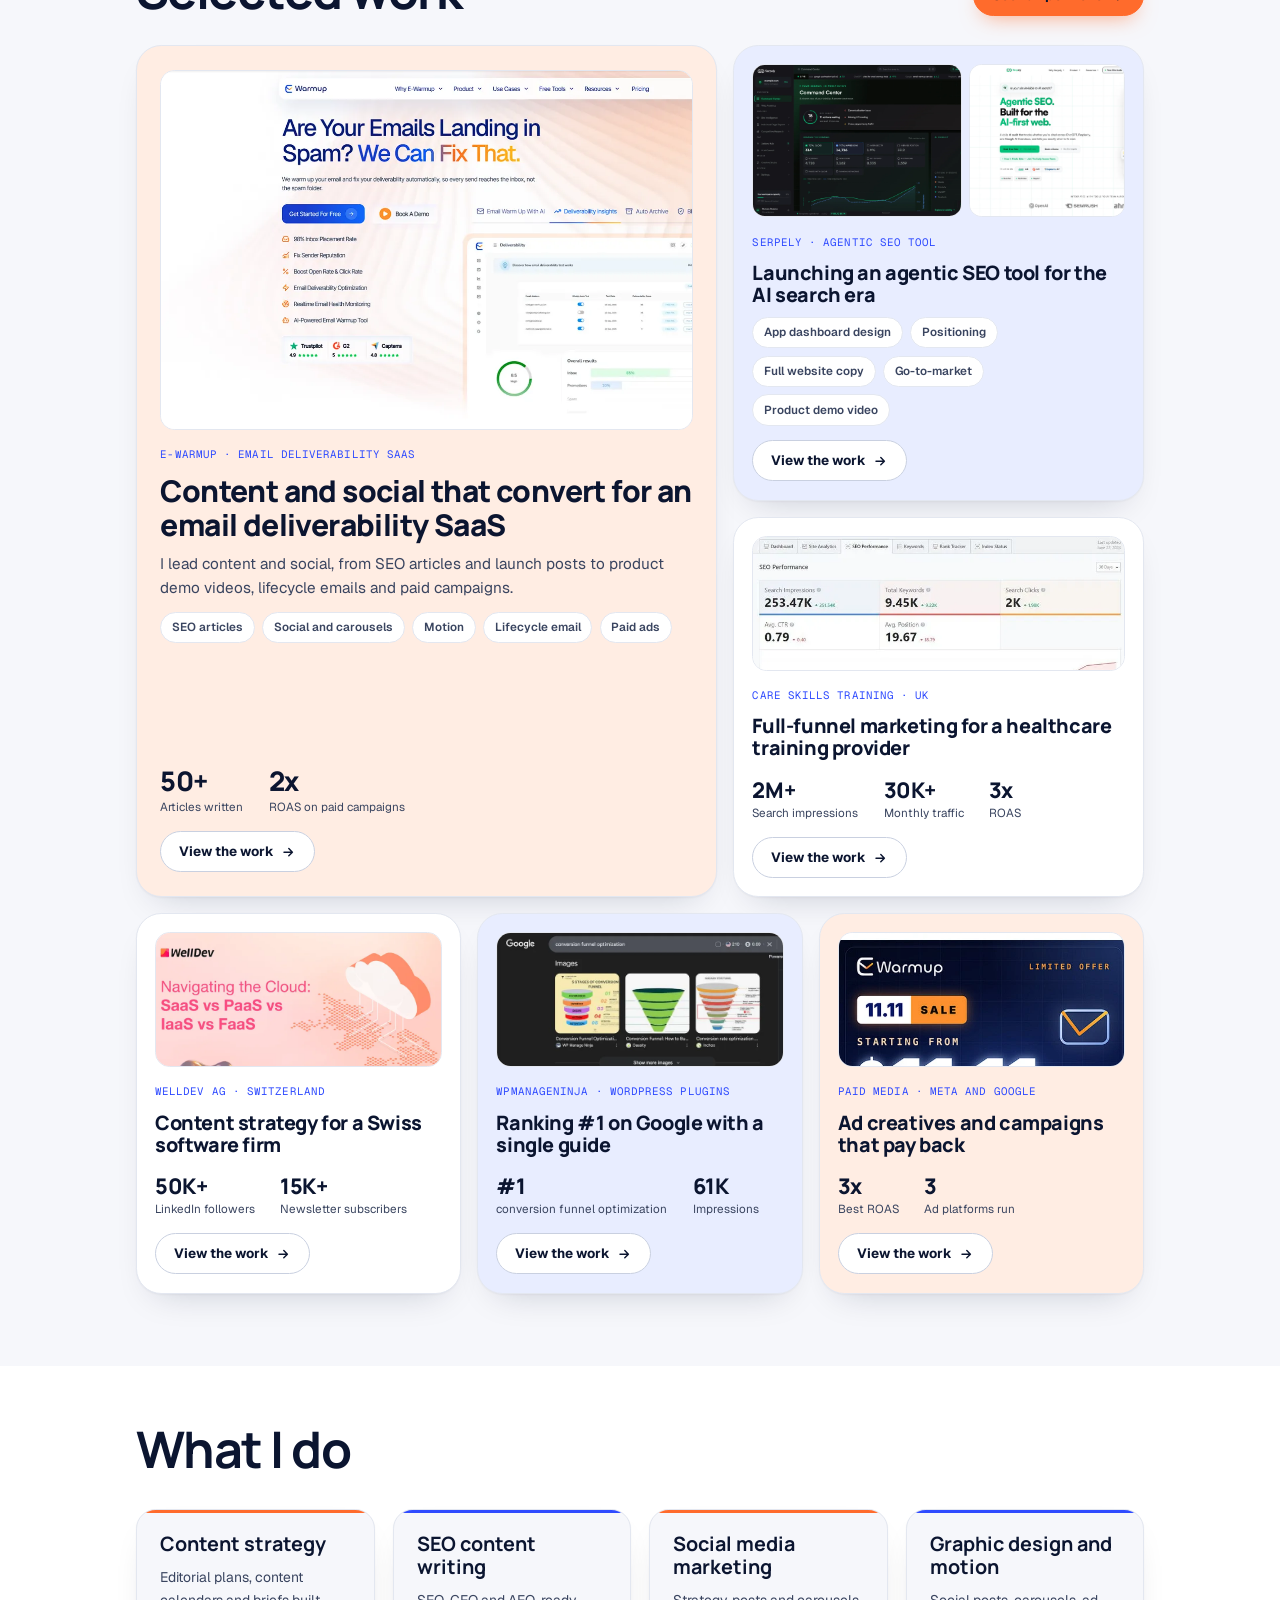
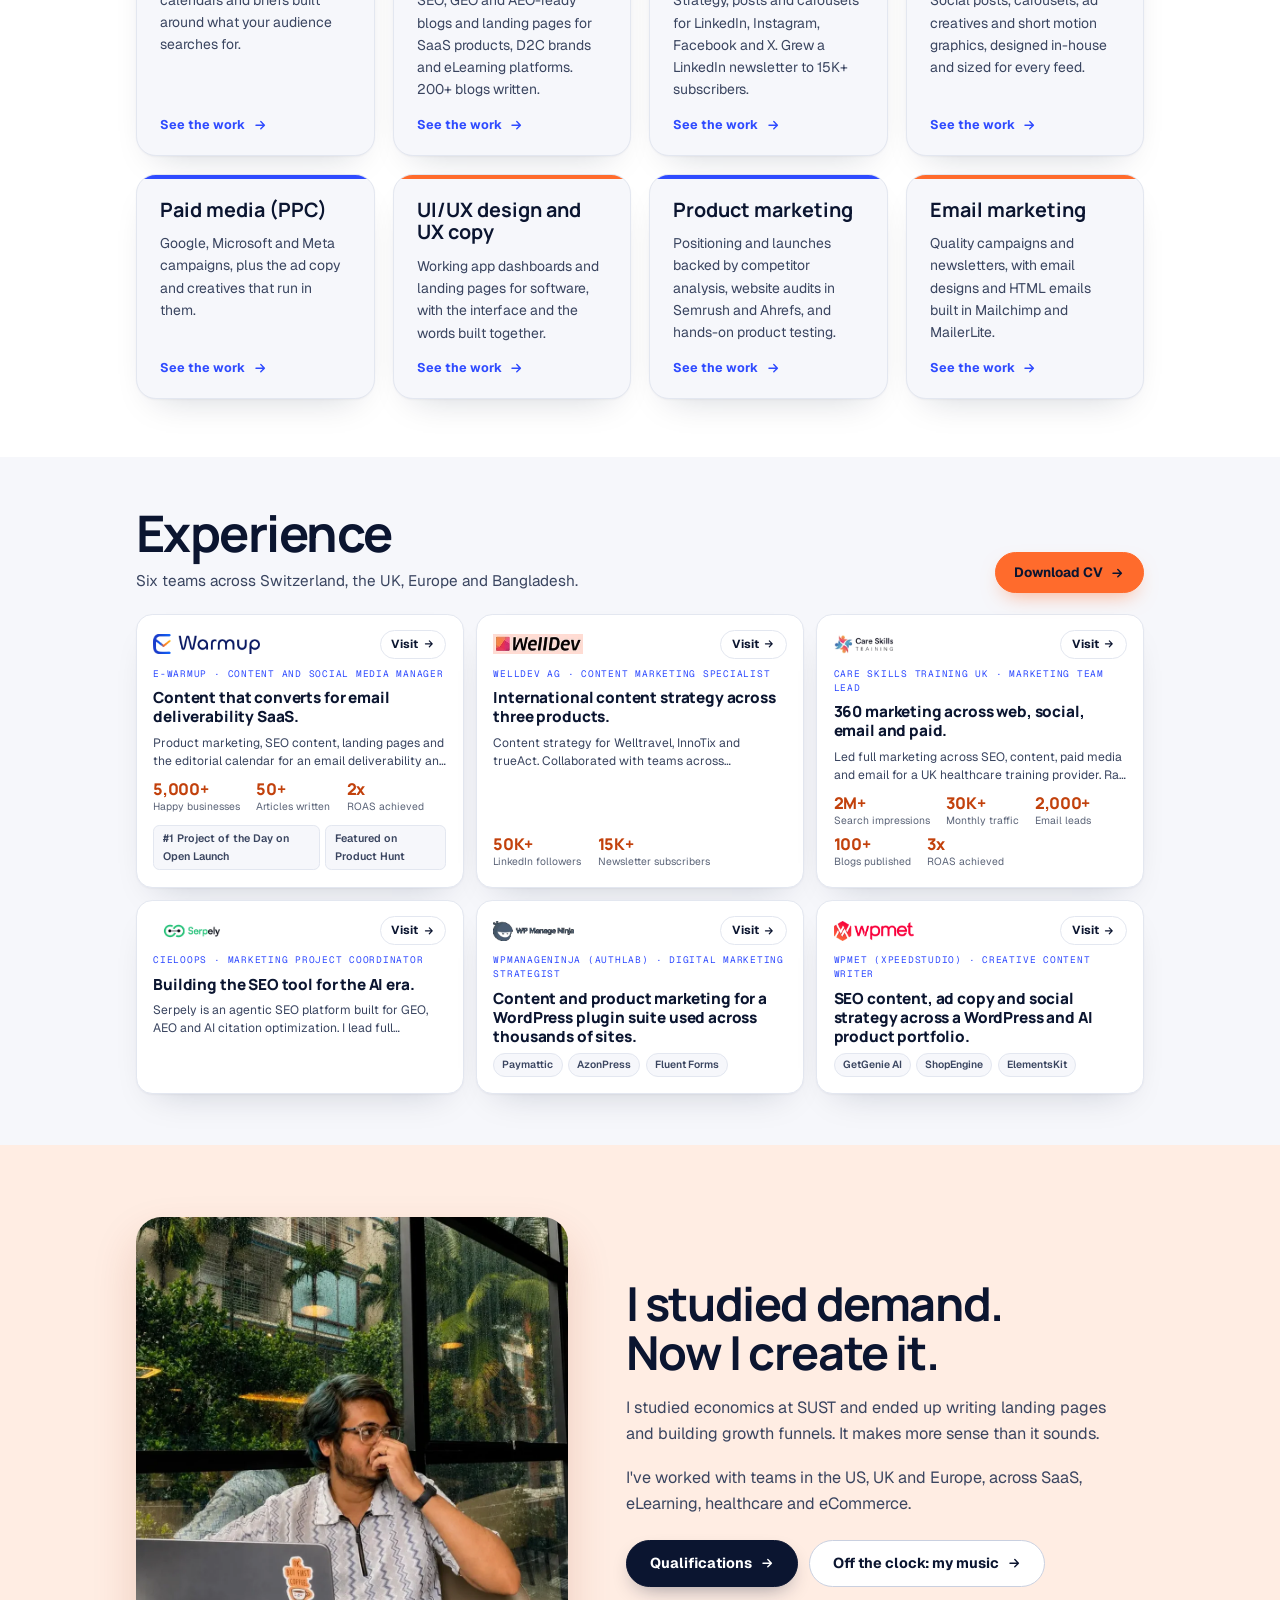
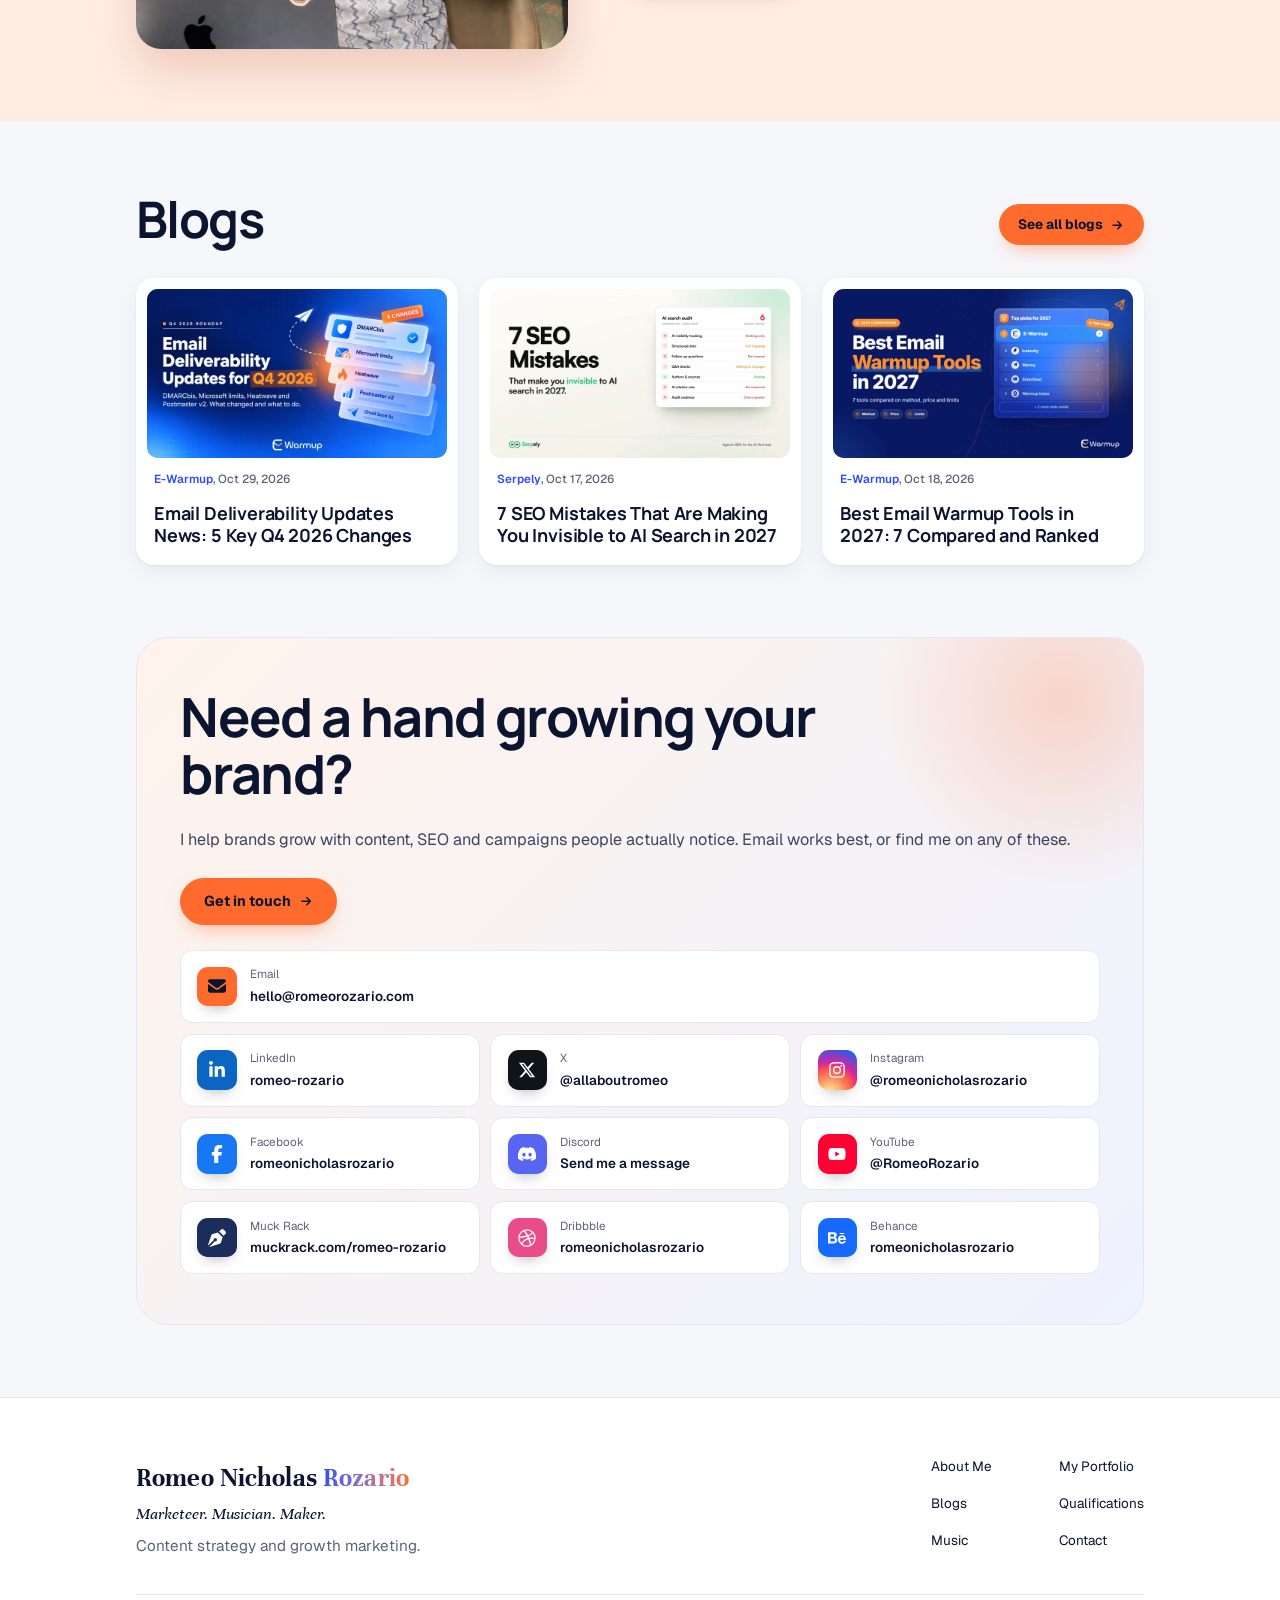
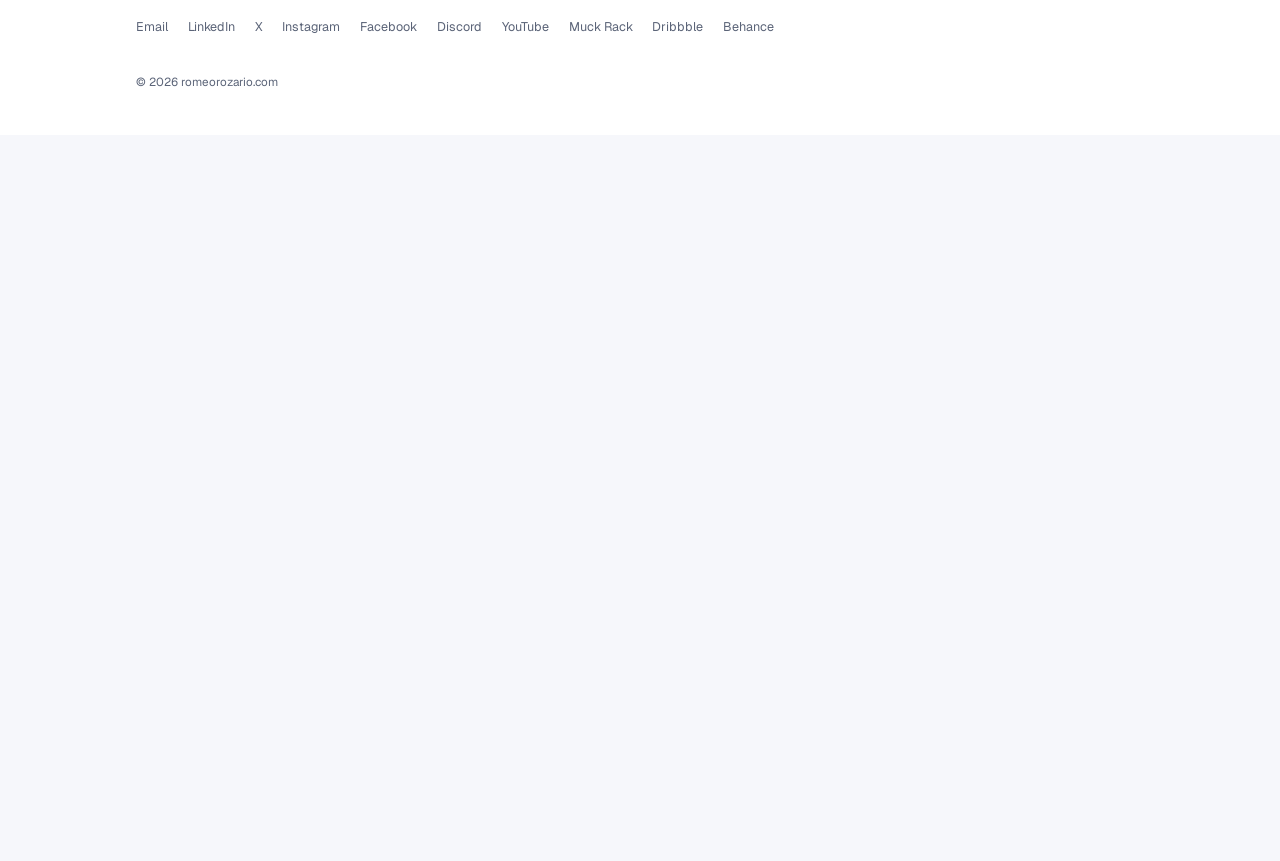
==== commit f833ece9: "Drop "economist": About heading and Qualifications hero line - Home About heading: "An economist who" ====
--- a/index.html
+++ b/index.html
@@ -161,7 +161,7 @@
 <div class="wrap">
 <div class="about-photo" data-reveal="scale"><img src="/images/site/about-cafe.webp" alt="Romeo working on a laptop at a cafe" loading="lazy" decoding="async" width="960" height="960"></div>
 <div class="about-copy" data-stagger>
-<h2 class="h2" id="about-h" data-reveal>An economist who found marketing</h2>
+<h2 class="h2" id="about-h" data-reveal>I studied demand.<br> Now I create it.</h2>
 <p data-reveal>I studied economics at SUST and ended up writing landing pages and building growth funnels. It makes more sense than it sounds.</p>
 <p data-reveal>I've worked with teams in the US, UK and Europe, across SaaS, eLearning, healthcare and eCommerce.</p>
 <div class="ctas" data-reveal><a class="btn btn--ink" href="/education" data-magnetic>Qualifications<svg width="16" height="16" viewBox="0 0 24 24" fill="none" stroke="currentColor" stroke-width="2.4" stroke-linecap="round" stroke-linejoin="round" aria-hidden="true"><path d="M5 12h14M13 6l6 6-6 6"/></svg></a><a class="btn btn--ghost" href="/music" data-magnetic>Off the clock: my music<svg width="16" height="16" viewBox="0 0 24 24" fill="none" stroke="currentColor" stroke-width="2.4" stroke-linecap="round" stroke-linejoin="round" aria-hidden="true"><path d="M5 12h14M13 6l6 6-6 6"/></svg></a></div>
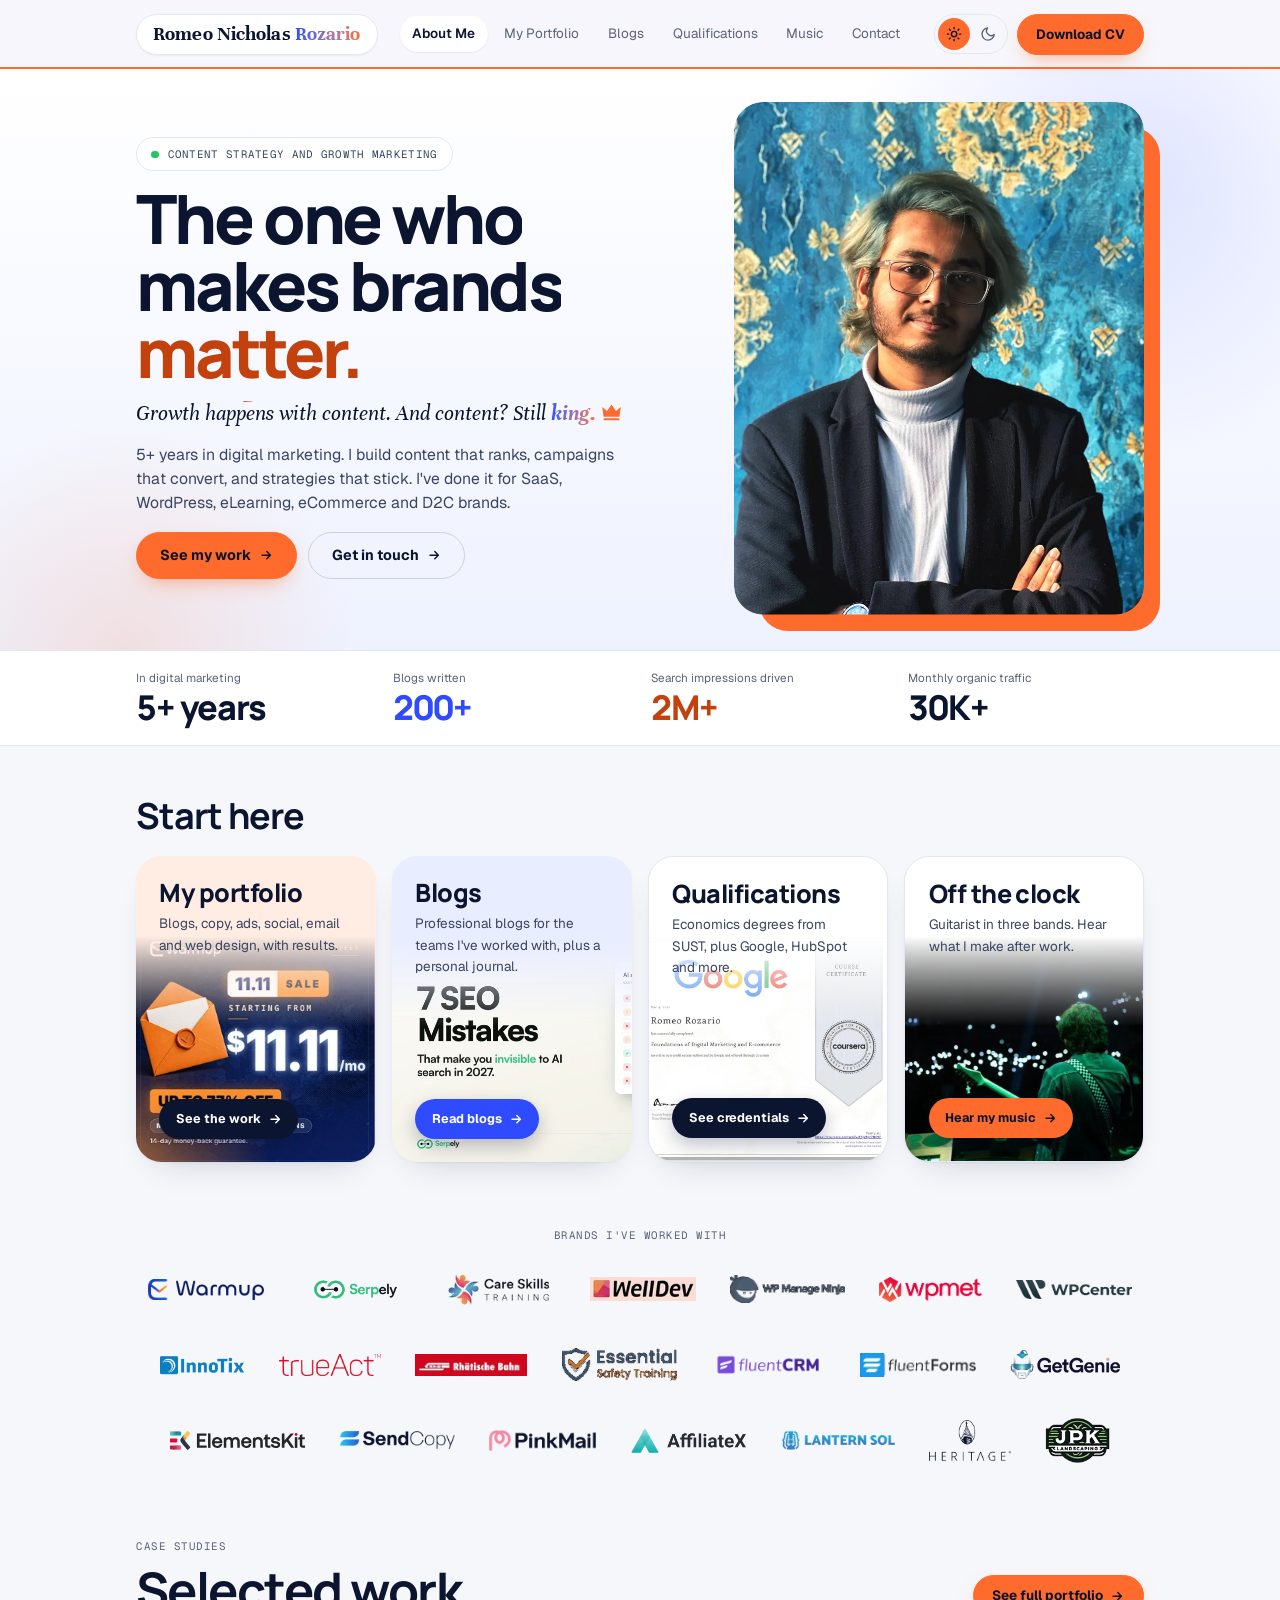
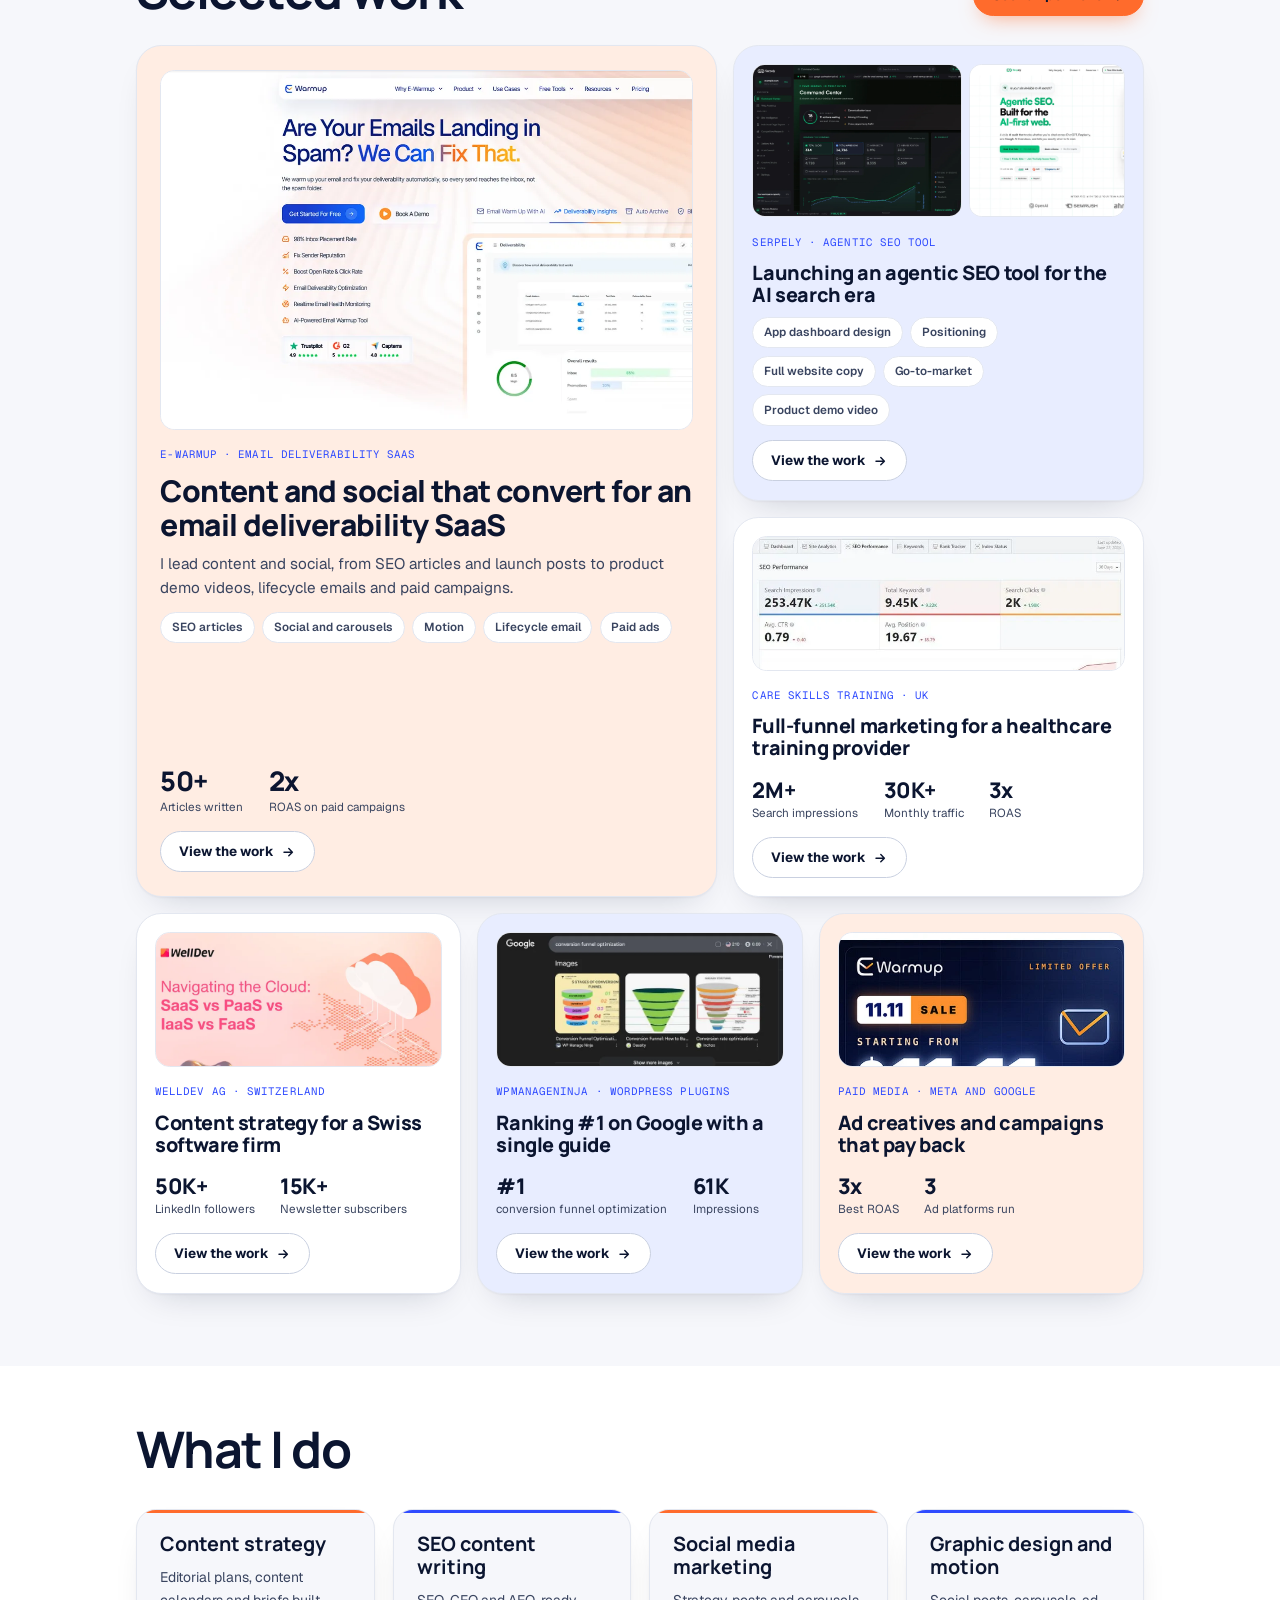
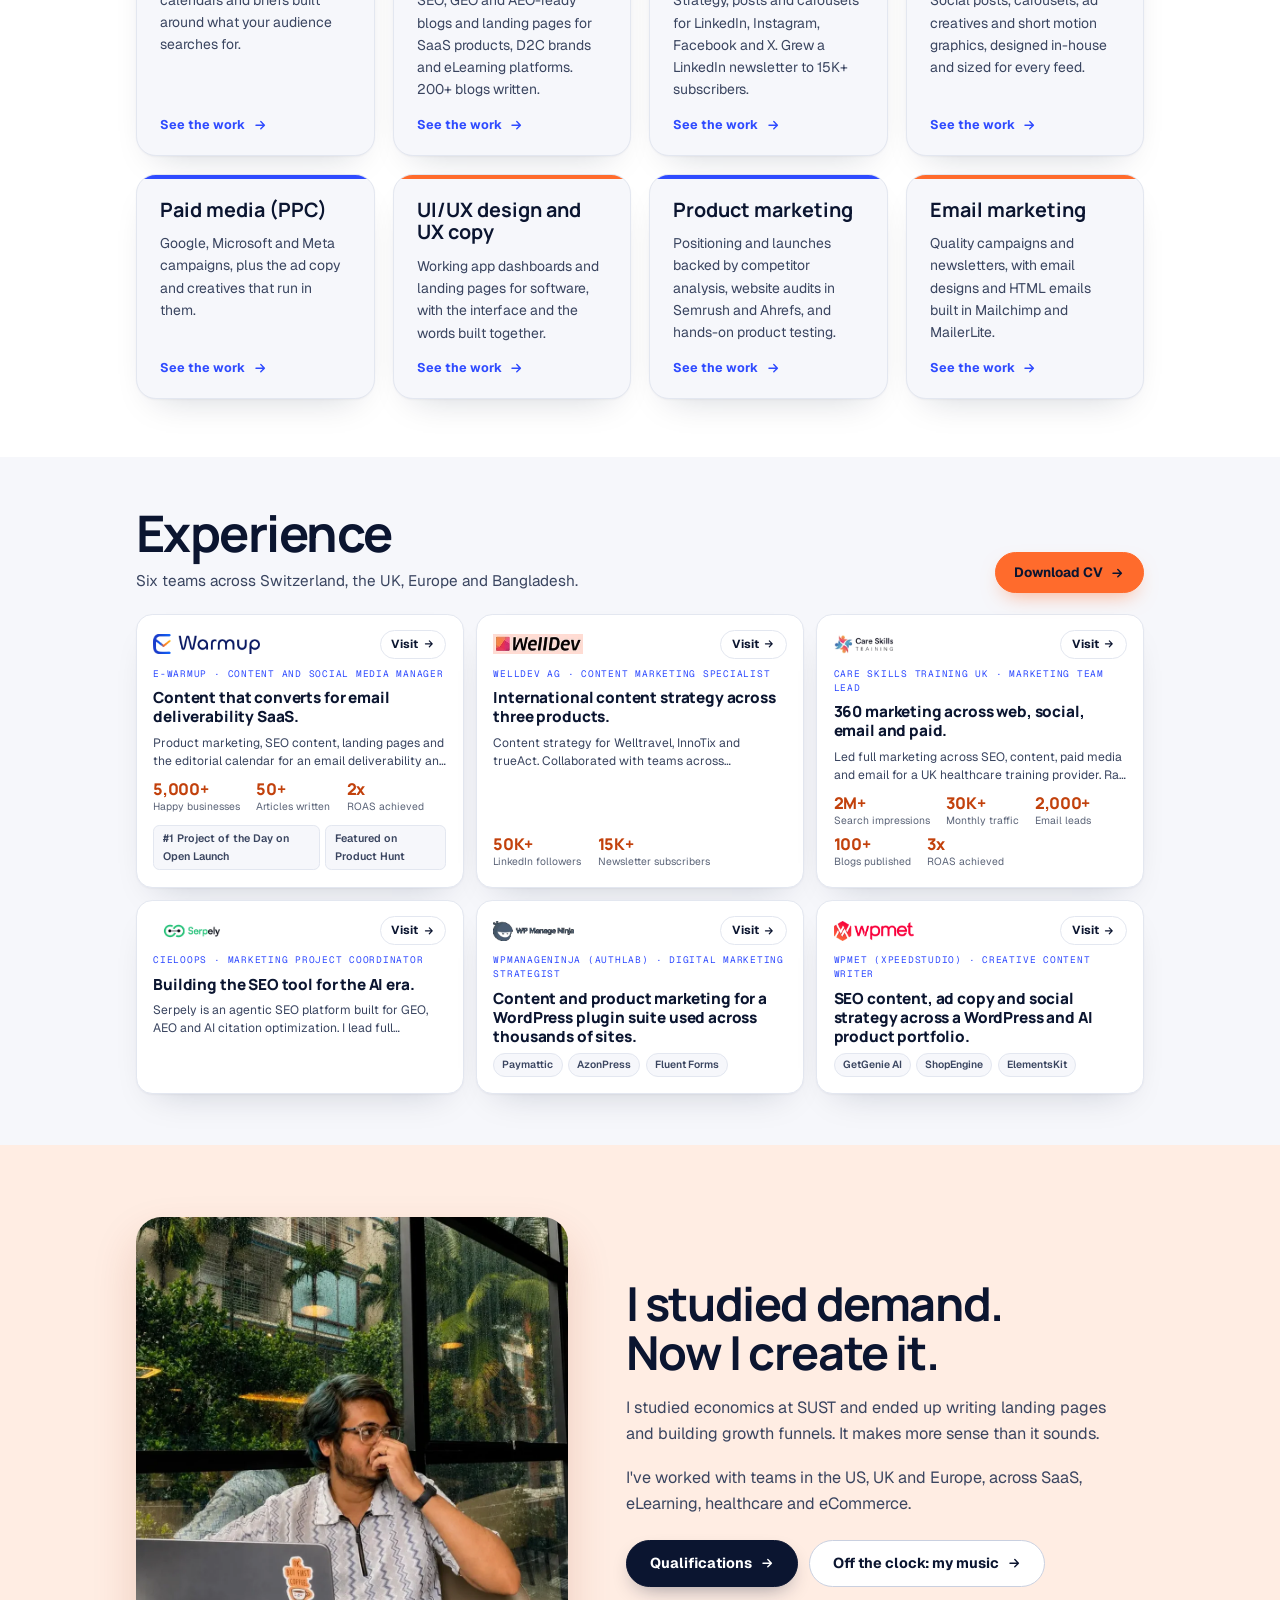
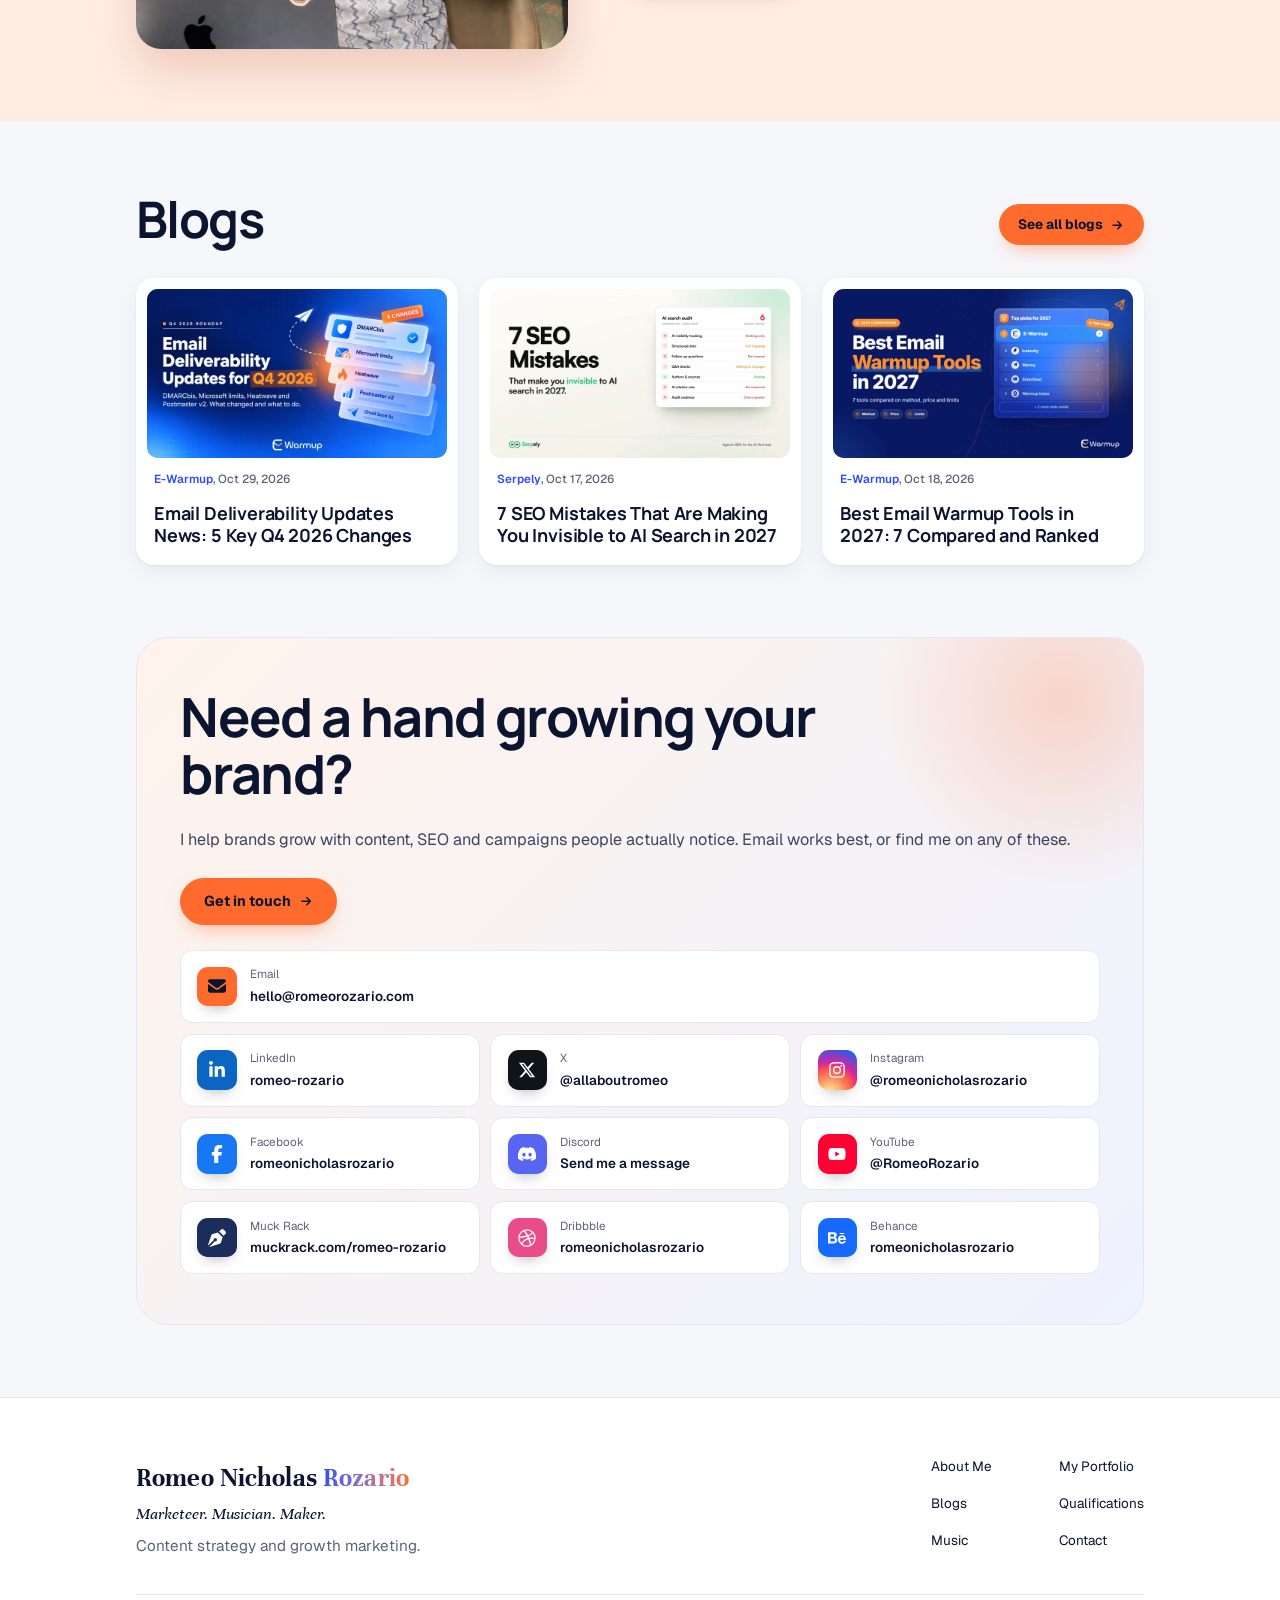
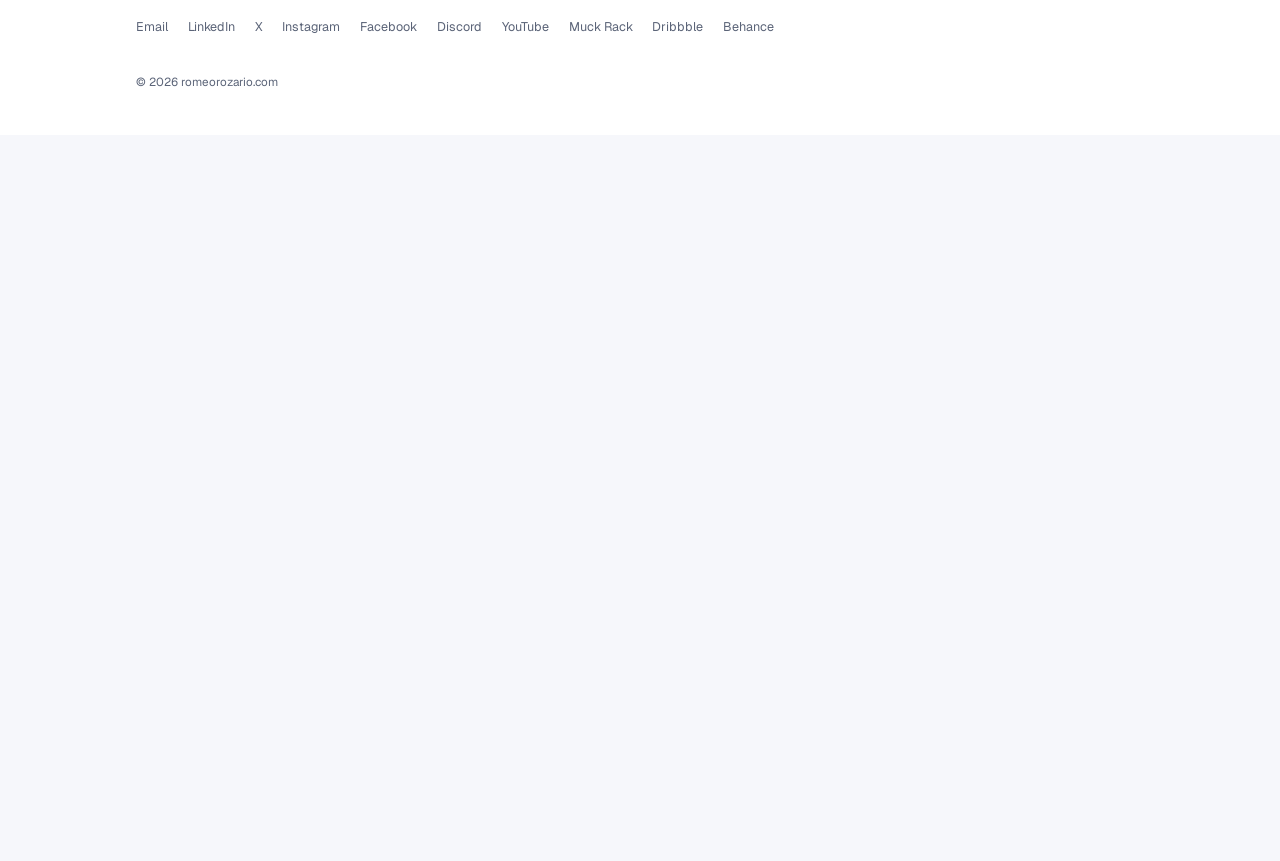
==== commit 958c2f0b: "Music: "Learn guitar with me" DM menu, AI-ready bio, FAQ, schema and llms.txt - Music hero: "Listen " ====
--- a/index.html
+++ b/index.html
@@ -47,7 +47,7 @@
 <link rel="preconnect" href="https://fonts.googleapis.com">
 <link rel="preconnect" href="https://fonts.gstatic.com" crossorigin>
 <link rel="stylesheet" href="https://fonts.googleapis.com/css2?family=Manrope:wght@500;600;700;800&amp;family=Unna:ital,wght@0,700;1,400;1,700&amp;family=Geist:wght@400;500;600;700&amp;family=Geist+Mono:wght@400;500&amp;display=swap">
-<link rel="stylesheet" href="/css/site.css?v=20261118z">
+<link rel="stylesheet" href="/css/site.css?v=20261118za">
 <link rel="preload" as="image" href="/images/site/hero-portrait.webp" fetchpriority="high">
 <script type="application/ld+json">{"@context": "https://schema.org", "@graph": [{"@type": "Person", "@id": "https://romeorozario.com/#person", "name": "Romeo Nicholas Rozario", "url": "https://romeorozario.com/", "image": "https://romeorozario.com/images/site/hero-portrait.webp", "jobTitle": ["Digital Marketing Specialist", "Marketing Project Coordinator", "Content and Social Media Manager"], "worksFor": [{"@type": "Organization", "name": "CieloOps", "url": "https://serpely.com"}, {"@type": "Organization", "name": "E-Warmup", "url": "https://e-warmup.com"}], "alumniOf": {"@type": "CollegeOrUniversity", "name": "Shahjalal University of Science and Technology"}, "description": "Romeo Nicholas Rozario (Romeo Rozario) is a digital marketing specialist with 5+ years in content marketing, SEO, GEO, AEO, paid media, social and email for SaaS and D2C brands, and a guitarist in DOPAMINE, Buffering and Eden's Garden.", "email": "mailto:hello@romeorozario.com", "sameAs": ["https://www.linkedin.com/in/romeo-rozario/", "https://x.com/allaboutromeo", "https://www.instagram.com/romeonicholasrozario", "https://www.facebook.com/romeonicholasrozario", "https://discord.com/users/473758414372077578", "https://www.youtube.com/@RomeoRozario", "https://muckrack.com/romeo-rozario/portfolio", "https://dribbble.com/romeonicholasrozario", "https://www.behance.net/romeonicholasrozario"], "knowsAbout": ["Digital Marketing", "Content Marketing", "Content Strategy", "SEO", "GEO", "AEO", "SaaS Marketing", "Paid Media", "Email Marketing", "Social Media Marketing", "UI/UX Copywriting", "Guitar", "Music Production"], "alternateName": ["Romeo Rozario", "Romeo N. Rozario"], "hasOccupation": [{"@type": "Occupation", "name": "Digital Marketing Specialist"}, {"@type": "Occupation", "name": "Guitarist and Musician"}]}, {"@type": "WebSite", "@id": "https://romeorozario.com/#website", "url": "https://romeorozario.com/", "name": "Romeo Nicholas Rozario", "publisher": {"@id": "https://romeorozario.com/#person"}}]}</script>
 </head>
@@ -238,6 +238,6 @@
 <p class="copyright">© <span data-year>2026</span> romeorozario.com</p>
 </div>
 </footer>
-<script src="/js/site.js?v=20261118z" defer></script>
+<script src="/js/site.js?v=20261118za" defer></script>
 </body>
 </html>
--- a/css/site.css
+++ b/css/site.css
@@ -868,6 +868,28 @@
 .mhero .hero-photo::before { background: var(--cobalt); }
 .mhero h1 { font-size: clamp(50px, 7vw, 88px); line-height: 0.95; }
 
+/* Music hero: "Learn guitar with me" opens a small DM menu (details/summary, closes on outside click and Esc) */
+.mhero .hero-copy { position: relative; z-index: 3; }
+.dm-menu { position: relative; }
+.dm-menu > summary { list-style: none; cursor: pointer; user-select: none; }
+.dm-menu > summary::-webkit-details-marker { display: none; }
+.dm-menu > summary svg { transition: transform 0.35s var(--ease); }
+.dm-menu[open] > summary svg { transform: rotate(90deg); }
+.dm-pop { position: absolute; left: 0; top: calc(100% + 10px); z-index: 30; min-width: 270px; padding: 8px; display: flex; flex-direction: column; gap: 2px; border-radius: 18px; background: var(--surf); border: 1px solid var(--line); box-shadow: 0 22px 48px -18px rgba(10, 16, 40, 0.38); animation: dm-in 0.26s var(--ease) both; }
+.dm-title { font-family: var(--mono); font-size: 11.5px; letter-spacing: 0.12em; text-transform: uppercase; color: var(--muted); padding: 8px 10px 6px; }
+.dm-pop a { display: flex; align-items: center; gap: 12px; padding: 10px; border-radius: 12px; color: var(--text); text-decoration: none; transition: background-color 0.25s ease; }
+.dm-pop a:hover, .dm-pop a:focus-visible { background: color-mix(in oklab, var(--orange) 12%, transparent); }
+.dm-pop .ci { flex: 0 0 36px; width: 36px; height: 36px; border-radius: 10px; display: grid; place-items: center; background: var(--b); color: var(--f); }
+.dm-pop .ci svg { width: 18px; height: 18px; fill: currentColor; }
+.dm-pop .ct { display: flex; flex-direction: column; gap: 1px; min-width: 0; }
+.dm-pop .ct b { font-size: 14.5px; font-weight: 600; }
+.dm-pop .ct span { font-size: 12.5px; color: var(--muted); }
+.dm-menu.dm-up .dm-pop { top: auto; bottom: calc(100% + 10px); }
+.dm-menu.dm-up[open] > summary svg { transform: rotate(-90deg); }
+@keyframes dm-in { from { opacity: 0; transform: translateY(-6px) scale(0.98); } }
+/* Music: short bio under "Bands", written as a quotable third-person summary */
+.mbio { max-width: 860px; margin: 18px 0 28px; display: flex; flex-direction: column; gap: 8px; }
+.mbio p:last-child { font-size: 16.5px; line-height: 1.65; color: var(--muted); }
 .band-feature { display: grid; grid-template-columns: 1.3fr 1fr; border-radius: 28px; overflow: hidden; background: var(--surf); border: 1px solid var(--line); box-shadow: var(--card-shadow); }
 .band-feature .photo { overflow: hidden; min-height: 480px; }
 .band-feature .photo img { width: 100%; height: 100%; object-fit: cover; transition: transform 1.4s var(--ease); }
@@ -1233,6 +1255,8 @@
   /* hero buttons: same width, stacked, so the pair looks deliberate */
   .hero-ctas { flex-direction: column; align-items: stretch; gap: 10px; padding-top: 2px; }
   .hero-ctas .btn { width: 100%; min-height: 50px; font-size: 15px; }
+  .hero-ctas .dm-menu { width: 100%; }
+  .dm-pop { right: 0; min-width: 0; }
   /* small labels stay on one line */
   .chip { font-size: 10.5px; letter-spacing: 0.08em; padding: 7px 12px; gap: 8px; }
   /* Portfolio intro on phones: name first, then a smaller photo, then the role label */
@@ -1311,6 +1335,7 @@
 
 /* ---------- Reduced motion ---------- */
 @media (prefers-reduced-motion: reduce) {
+  .dm-pop { animation: none; }
   *, *::before, *::after { animation-duration: 0.001ms !important; animation-iteration-count: 1 !important; transition-duration: 0.001ms !important; transition-delay: 0s !important; scroll-behavior: auto !important; }
   .js [data-reveal] { opacity: 1; translate: none; scale: none; }
   .js .hero h1:not(.is-split) { opacity: 1; }
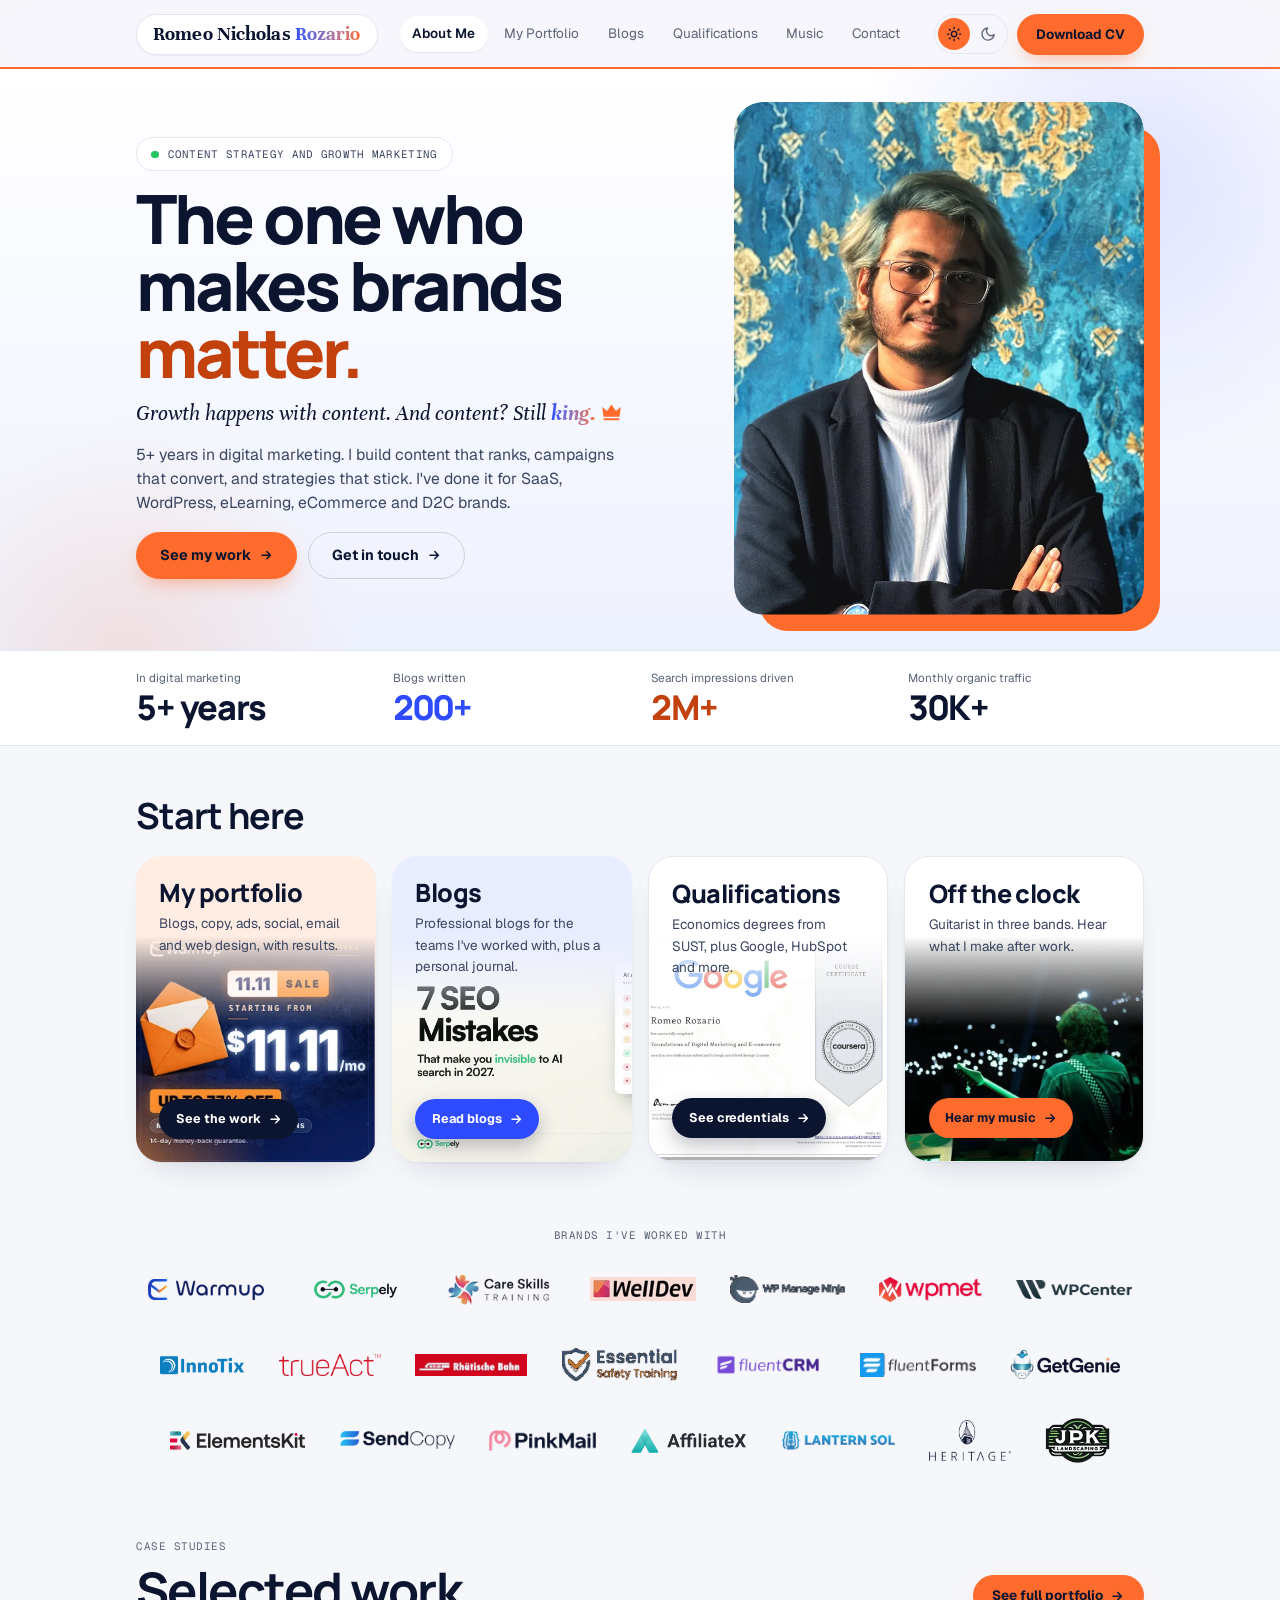
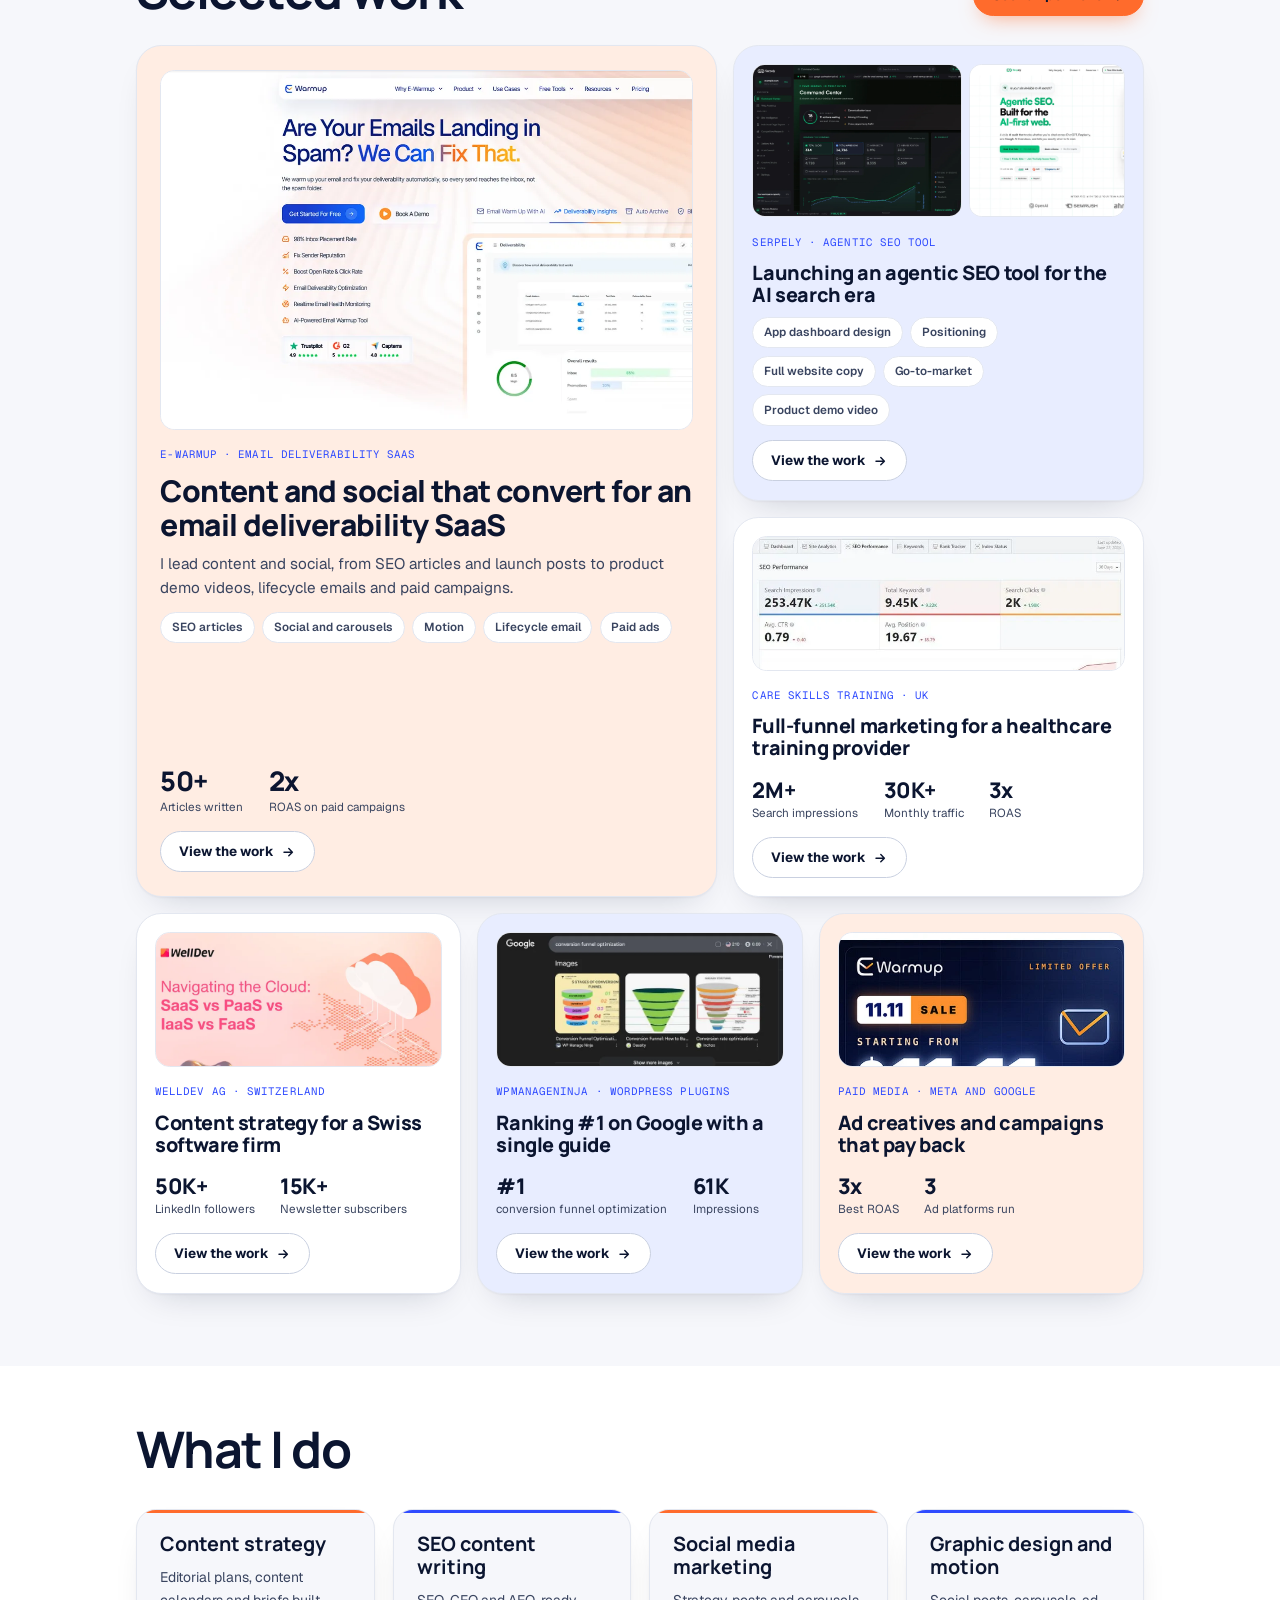
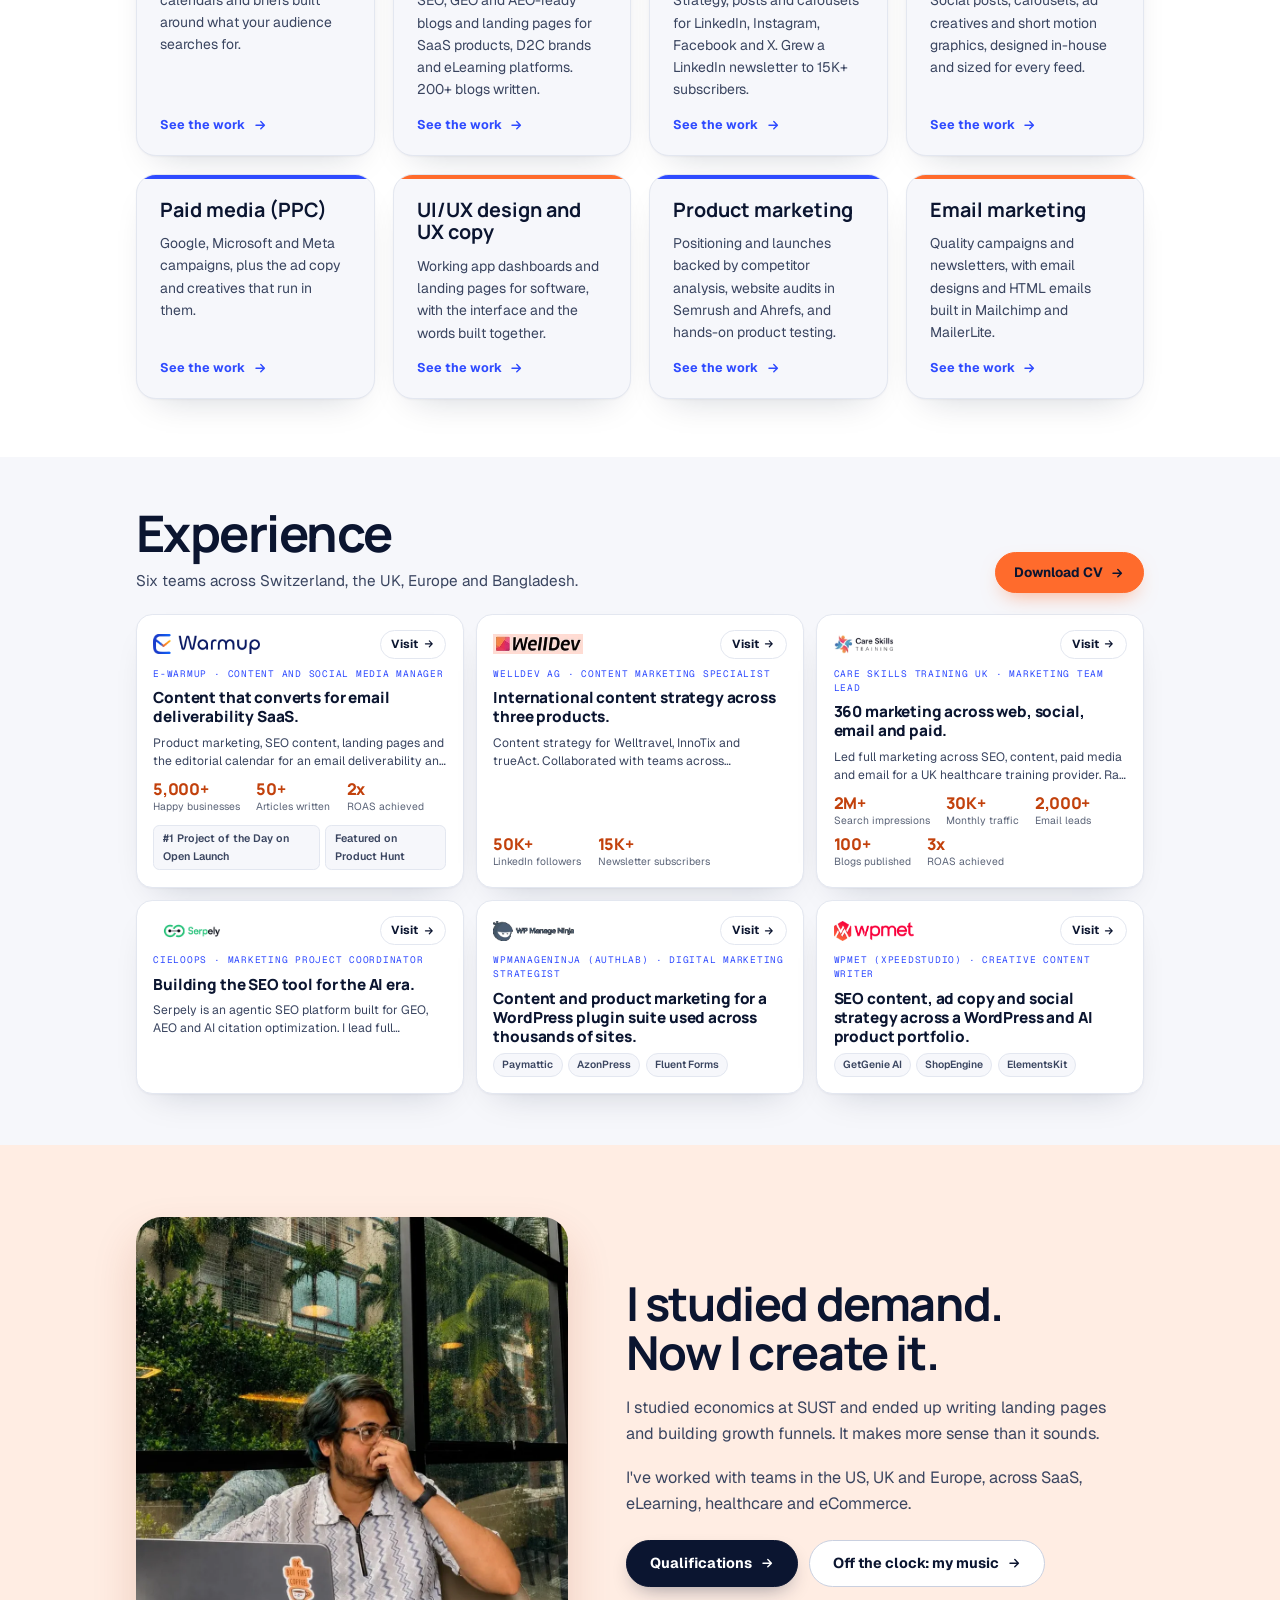
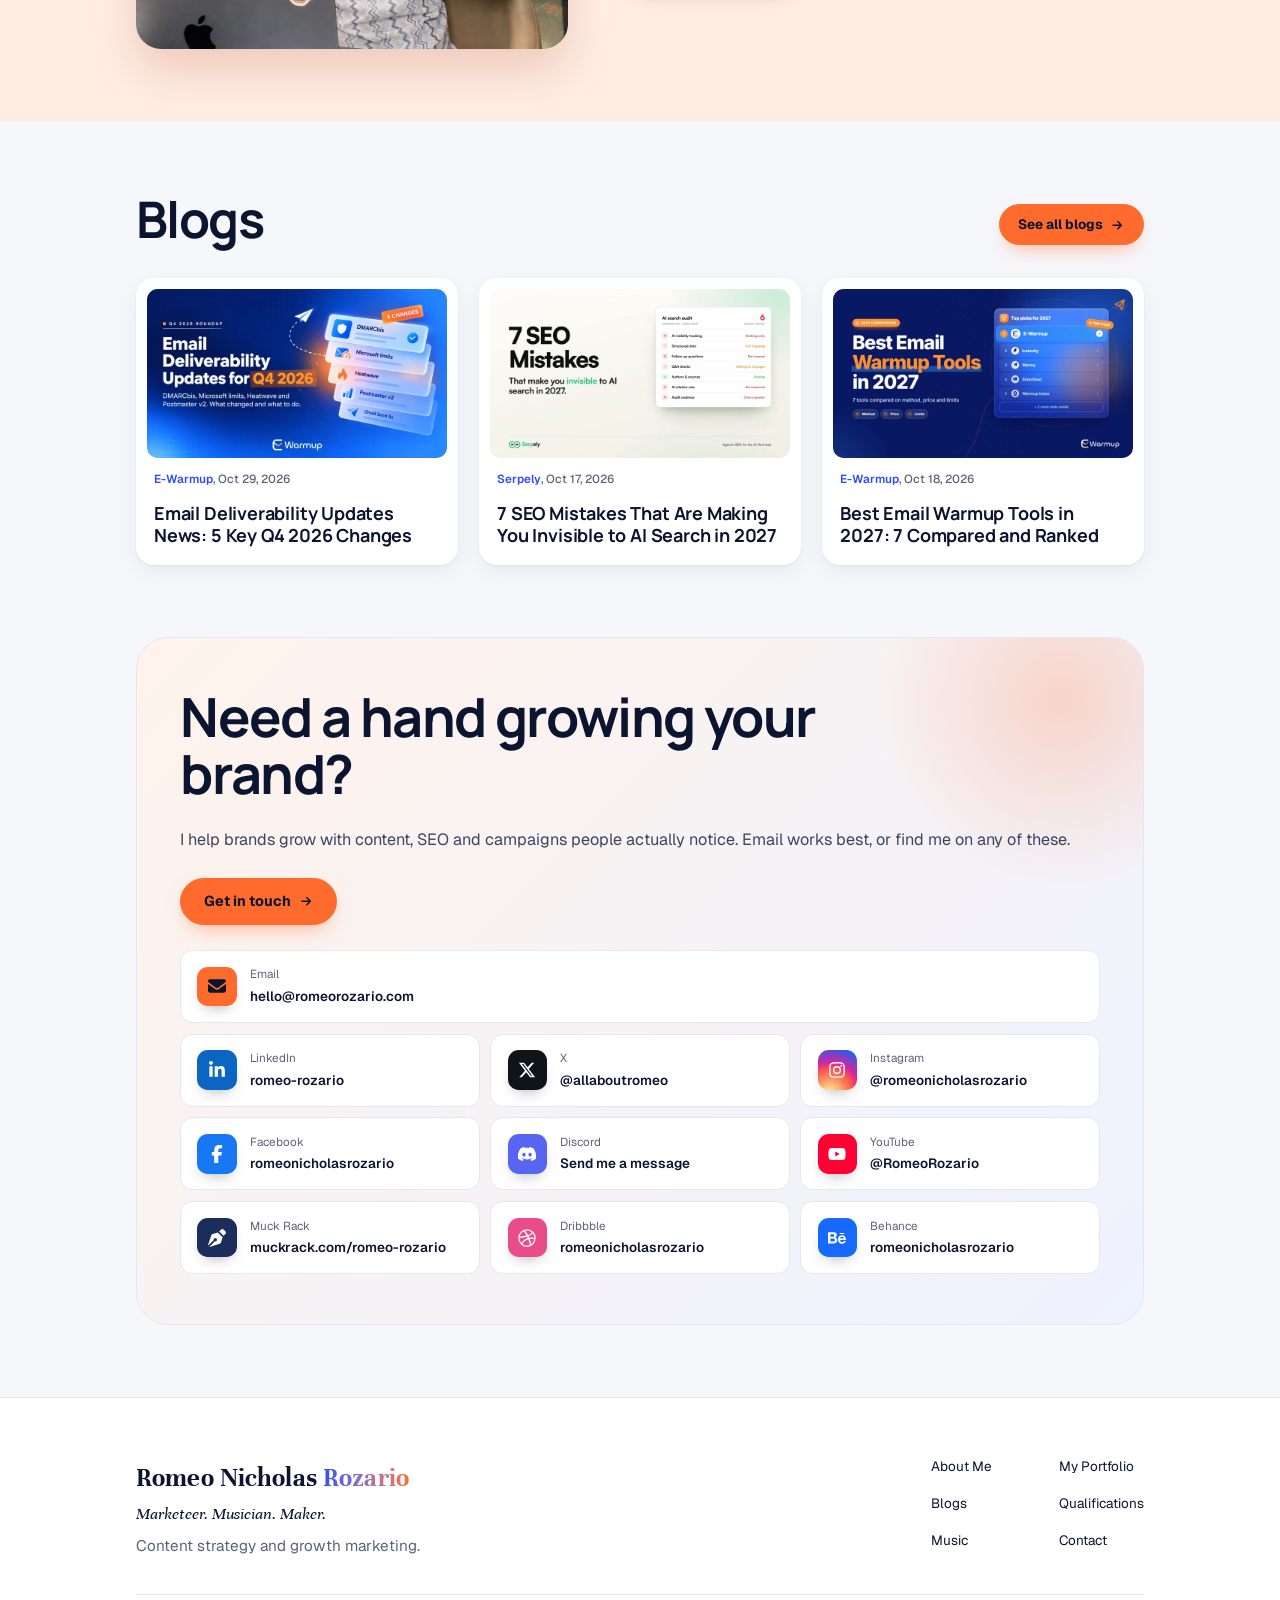
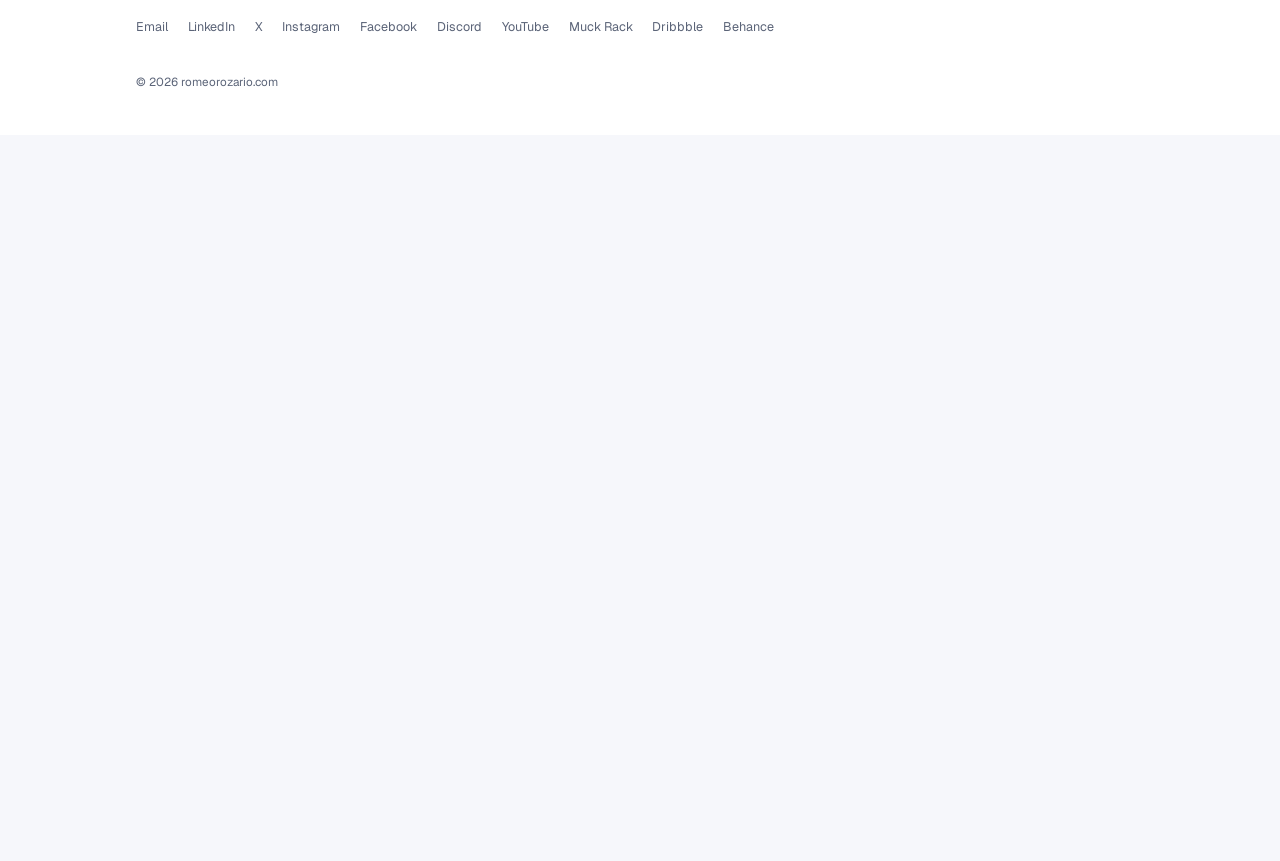
==== commit ac24331f: "Music booking CTA opens the DM menu; GA4 dm_click event - "Get in touch" in the orange booking box n" ====
--- a/index.html
+++ b/index.html
@@ -47,7 +47,7 @@
 <link rel="preconnect" href="https://fonts.googleapis.com">
 <link rel="preconnect" href="https://fonts.gstatic.com" crossorigin>
 <link rel="stylesheet" href="https://fonts.googleapis.com/css2?family=Manrope:wght@500;600;700;800&amp;family=Unna:ital,wght@0,700;1,400;1,700&amp;family=Geist:wght@400;500;600;700&amp;family=Geist+Mono:wght@400;500&amp;display=swap">
-<link rel="stylesheet" href="/css/site.css?v=20261118za">
+<link rel="stylesheet" href="/css/site.css?v=20261118zc">
 <link rel="preload" as="image" href="/images/site/hero-portrait.webp" fetchpriority="high">
 <script type="application/ld+json">{"@context": "https://schema.org", "@graph": [{"@type": "Person", "@id": "https://romeorozario.com/#person", "name": "Romeo Nicholas Rozario", "url": "https://romeorozario.com/", "image": "https://romeorozario.com/images/site/hero-portrait.webp", "jobTitle": ["Digital Marketing Specialist", "Marketing Project Coordinator", "Content and Social Media Manager"], "worksFor": [{"@type": "Organization", "name": "CieloOps", "url": "https://serpely.com"}, {"@type": "Organization", "name": "E-Warmup", "url": "https://e-warmup.com"}], "alumniOf": {"@type": "CollegeOrUniversity", "name": "Shahjalal University of Science and Technology"}, "description": "Romeo Nicholas Rozario (Romeo Rozario) is a digital marketing specialist with 5+ years in content marketing, SEO, GEO, AEO, paid media, social and email for SaaS and D2C brands, and a guitarist in DOPAMINE, Buffering and Eden's Garden.", "email": "mailto:hello@romeorozario.com", "sameAs": ["https://www.linkedin.com/in/romeo-rozario/", "https://x.com/allaboutromeo", "https://www.instagram.com/romeonicholasrozario", "https://www.facebook.com/romeonicholasrozario", "https://discord.com/users/473758414372077578", "https://www.youtube.com/@RomeoRozario", "https://muckrack.com/romeo-rozario/portfolio", "https://dribbble.com/romeonicholasrozario", "https://www.behance.net/romeonicholasrozario"], "knowsAbout": ["Digital Marketing", "Content Marketing", "Content Strategy", "SEO", "GEO", "AEO", "SaaS Marketing", "Paid Media", "Email Marketing", "Social Media Marketing", "UI/UX Copywriting", "Guitar", "Music Production"], "alternateName": ["Romeo Rozario", "Romeo N. Rozario"], "hasOccupation": [{"@type": "Occupation", "name": "Digital Marketing Specialist"}, {"@type": "Occupation", "name": "Guitarist and Musician"}]}, {"@type": "WebSite", "@id": "https://romeorozario.com/#website", "url": "https://romeorozario.com/", "name": "Romeo Nicholas Rozario", "publisher": {"@id": "https://romeorozario.com/#person"}}]}</script>
 </head>
@@ -238,6 +238,6 @@
 <p class="copyright">© <span data-year>2026</span> romeorozario.com</p>
 </div>
 </footer>
-<script src="/js/site.js?v=20261118za" defer></script>
+<script src="/js/site.js?v=20261118zc" defer></script>
 </body>
 </html>
--- a/css/site.css
+++ b/css/site.css
@@ -623,13 +623,11 @@
 .tint-peach { background: var(--peach); }
 .sub-h { font-family: var(--display); font-size: 20px; font-weight: 700; }
 
+.cta-wrap { position: relative; z-index: 2; }
+/* glow drawn as a background (not a clipped ::after), so a DM menu can float past the band's edge */
 .cta-band {
-  border-radius: 36px; background: var(--orange); color: var(--ink); padding: 56px; display: flex; flex-wrap: wrap; align-items: center; justify-content: space-between; gap: 24px;
-  position: relative; overflow: hidden;
-}
-.cta-band::after {
-  content: ""; position: absolute; right: -120px; top: -160px; width: 420px; height: 420px; border-radius: 50%;
-  background: radial-gradient(circle, rgba(255, 255, 255, 0.35), transparent 70%); pointer-events: none;
+  border-radius: 36px; background: radial-gradient(circle 210px at calc(100% - 90px) 50px, rgba(255, 255, 255, 0.35), transparent 70%), var(--orange); color: var(--ink); padding: 56px; display: flex; flex-wrap: wrap; align-items: center; justify-content: space-between; gap: 24px;
+  position: relative;
 }
 .cta-band > div { position: relative; z-index: 1; display: flex; flex-direction: column; gap: 8px; max-width: 640px; }
 .cta-band .h2 { color: var(--ink); font-size: clamp(34px, 4.4vw, 52px); }
@@ -876,7 +874,7 @@
 .dm-menu > summary svg { transition: transform 0.35s var(--ease); }
 .dm-menu[open] > summary svg { transform: rotate(90deg); }
 .dm-pop { position: absolute; left: 0; top: calc(100% + 10px); z-index: 30; min-width: 270px; padding: 8px; display: flex; flex-direction: column; gap: 2px; border-radius: 18px; background: var(--surf); border: 1px solid var(--line); box-shadow: 0 22px 48px -18px rgba(10, 16, 40, 0.38); animation: dm-in 0.26s var(--ease) both; }
-.dm-title { font-family: var(--mono); font-size: 11.5px; letter-spacing: 0.12em; text-transform: uppercase; color: var(--muted); padding: 8px 10px 6px; }
+.dm-pop .dm-title { font-family: var(--mono); font-size: 11.5px; letter-spacing: 0.12em; text-transform: uppercase; color: var(--muted); padding: 8px 10px 6px; }
 .dm-pop a { display: flex; align-items: center; gap: 12px; padding: 10px; border-radius: 12px; color: var(--text); text-decoration: none; transition: background-color 0.25s ease; }
 .dm-pop a:hover, .dm-pop a:focus-visible { background: color-mix(in oklab, var(--orange) 12%, transparent); }
 .dm-pop .ci { flex: 0 0 36px; width: 36px; height: 36px; border-radius: 10px; display: grid; place-items: center; background: var(--b); color: var(--f); }
@@ -887,9 +885,6 @@
 .dm-menu.dm-up .dm-pop { top: auto; bottom: calc(100% + 10px); }
 .dm-menu.dm-up[open] > summary svg { transform: rotate(-90deg); }
 @keyframes dm-in { from { opacity: 0; transform: translateY(-6px) scale(0.98); } }
-/* Music: short bio under "Bands", written as a quotable third-person summary */
-.mbio { max-width: 860px; margin: 18px 0 28px; display: flex; flex-direction: column; gap: 8px; }
-.mbio p:last-child { font-size: 16.5px; line-height: 1.65; color: var(--muted); }
 .band-feature { display: grid; grid-template-columns: 1.3fr 1fr; border-radius: 28px; overflow: hidden; background: var(--surf); border: 1px solid var(--line); box-shadow: var(--card-shadow); }
 .band-feature .photo { overflow: hidden; min-height: 480px; }
 .band-feature .photo img { width: 100%; height: 100%; object-fit: cover; transition: transform 1.4s var(--ease); }
